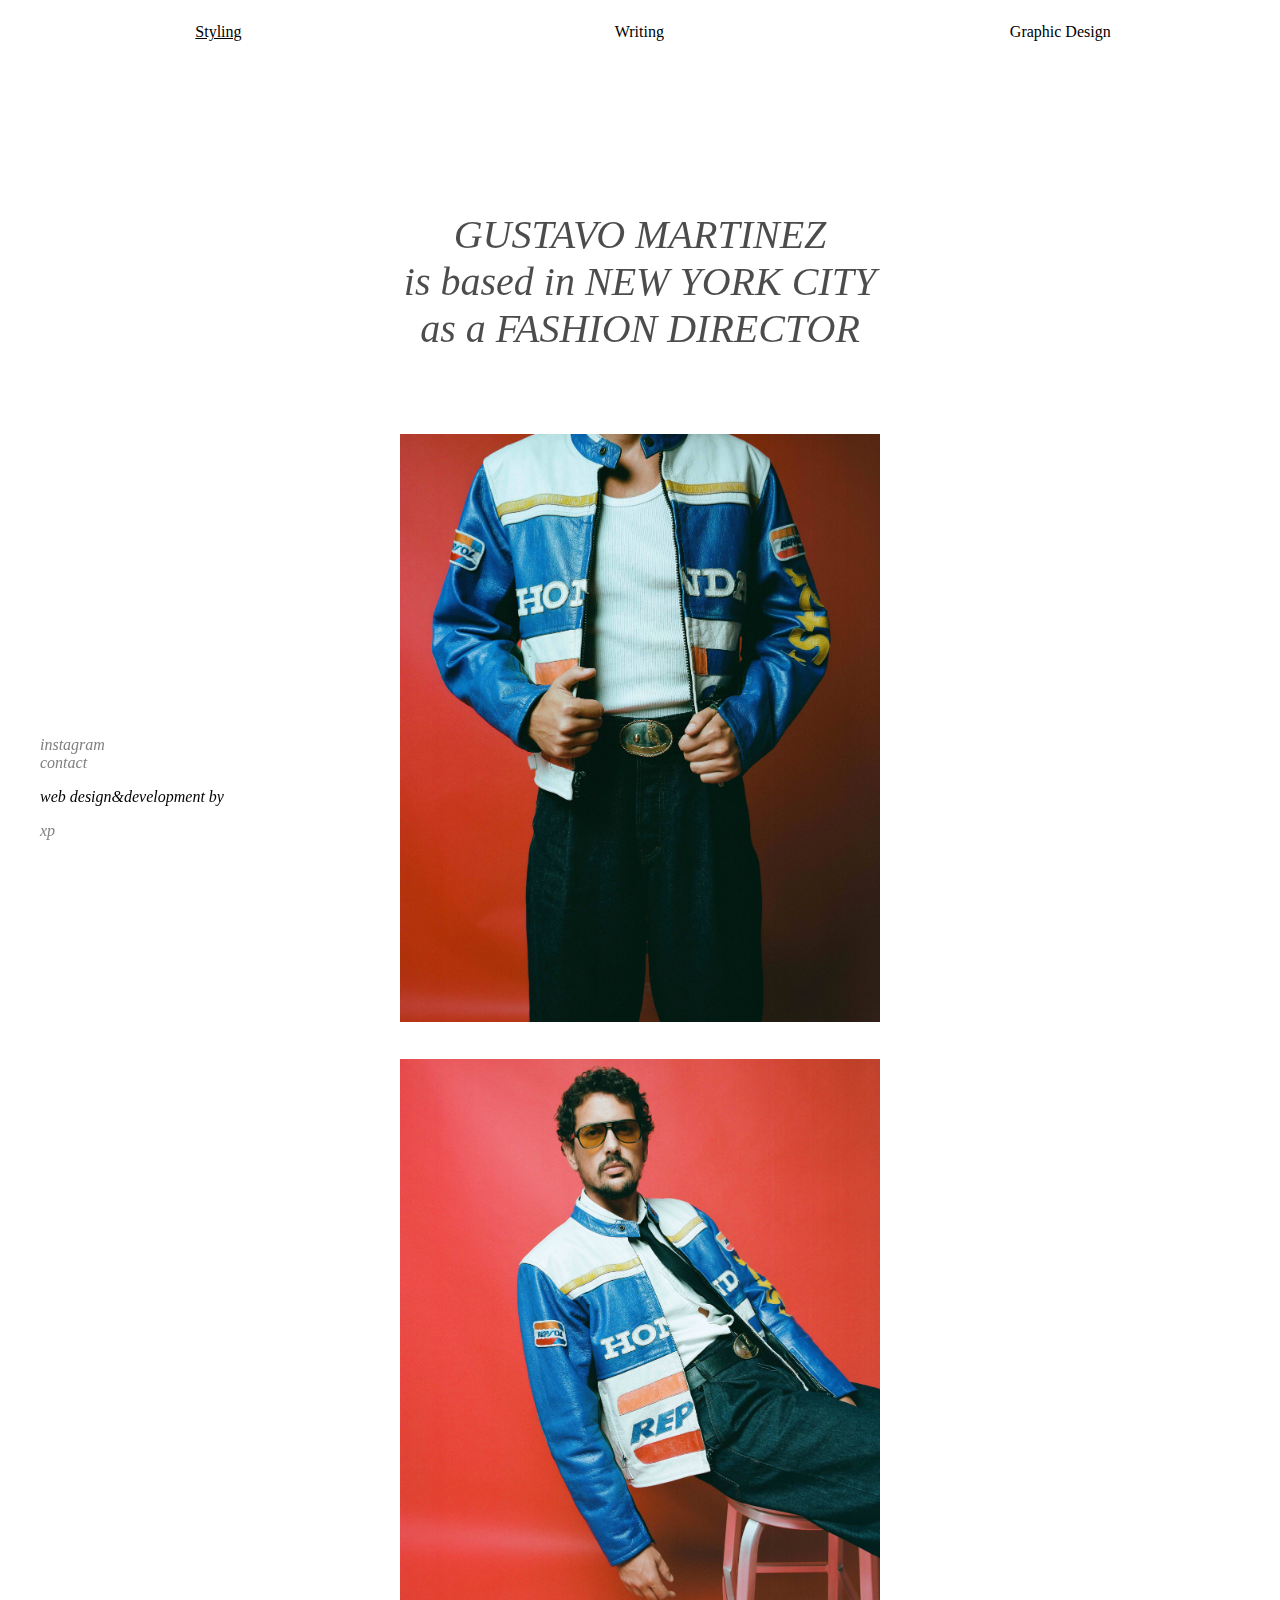
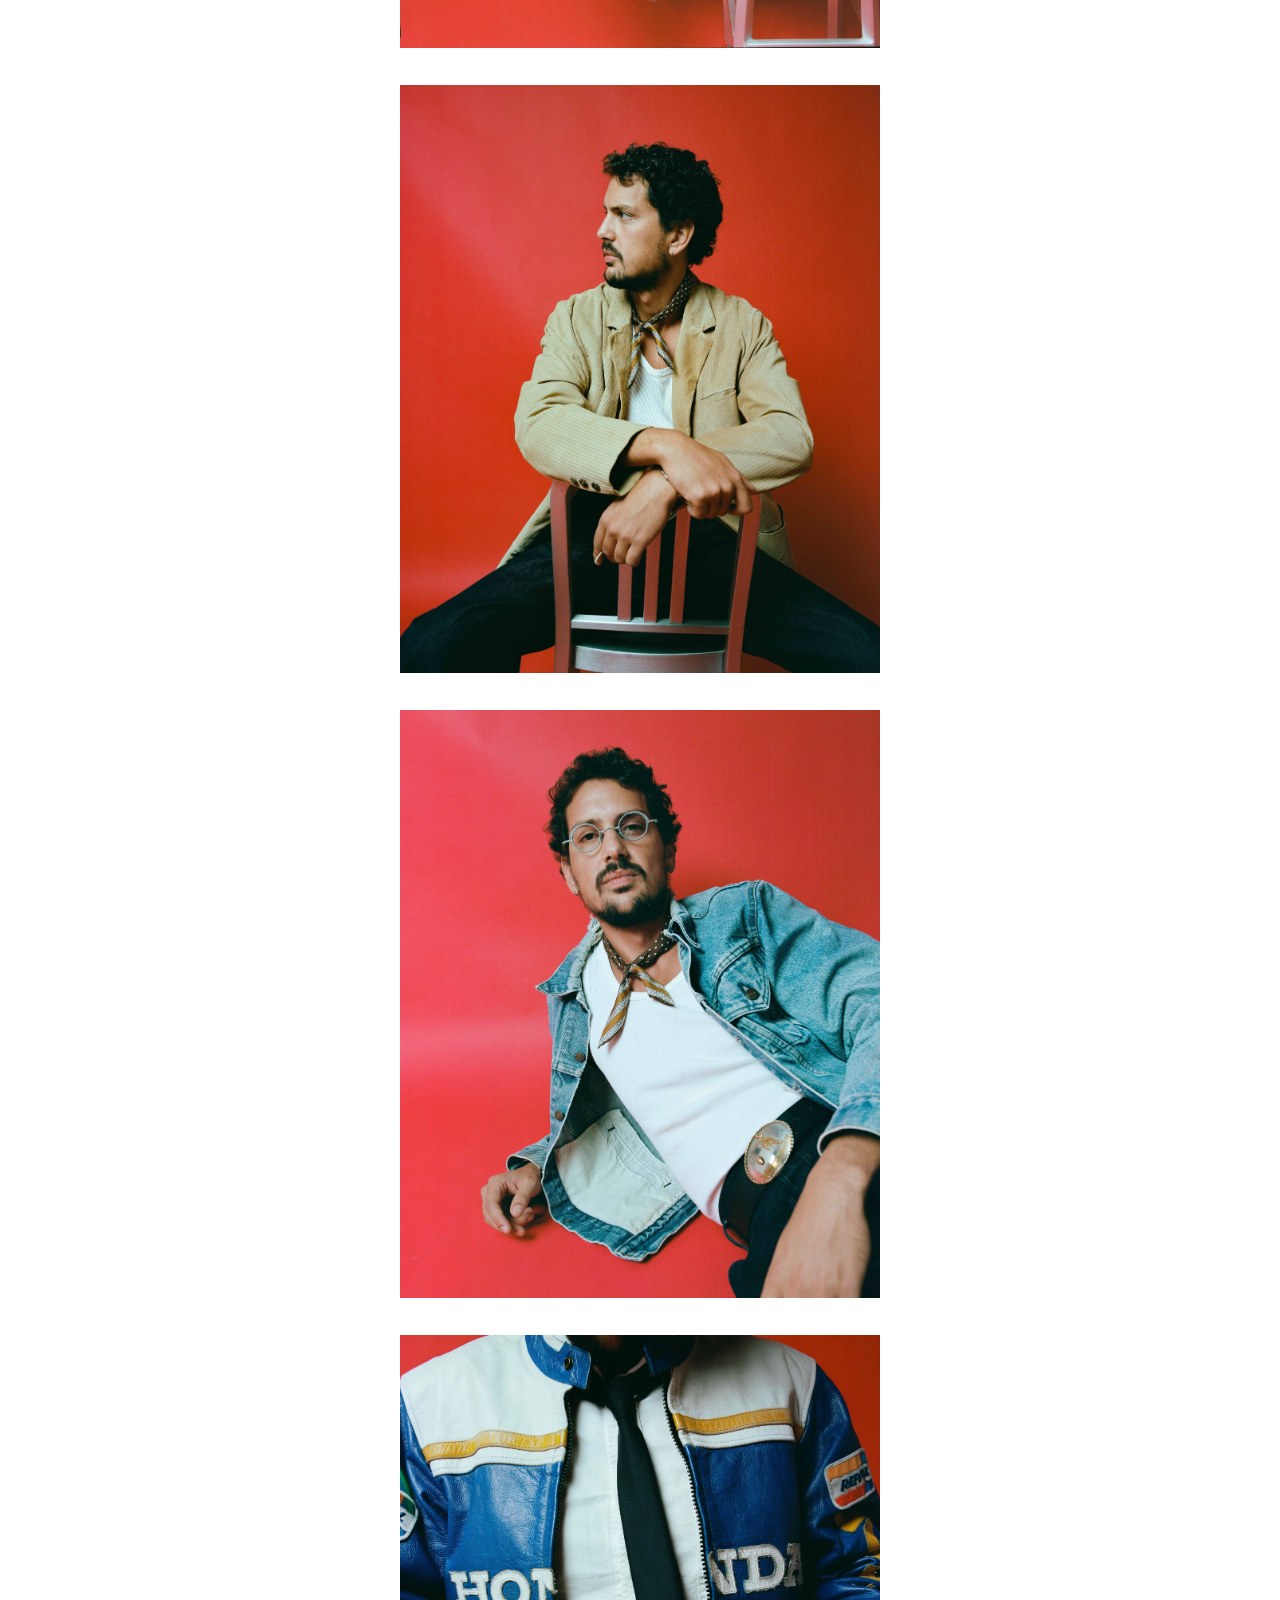
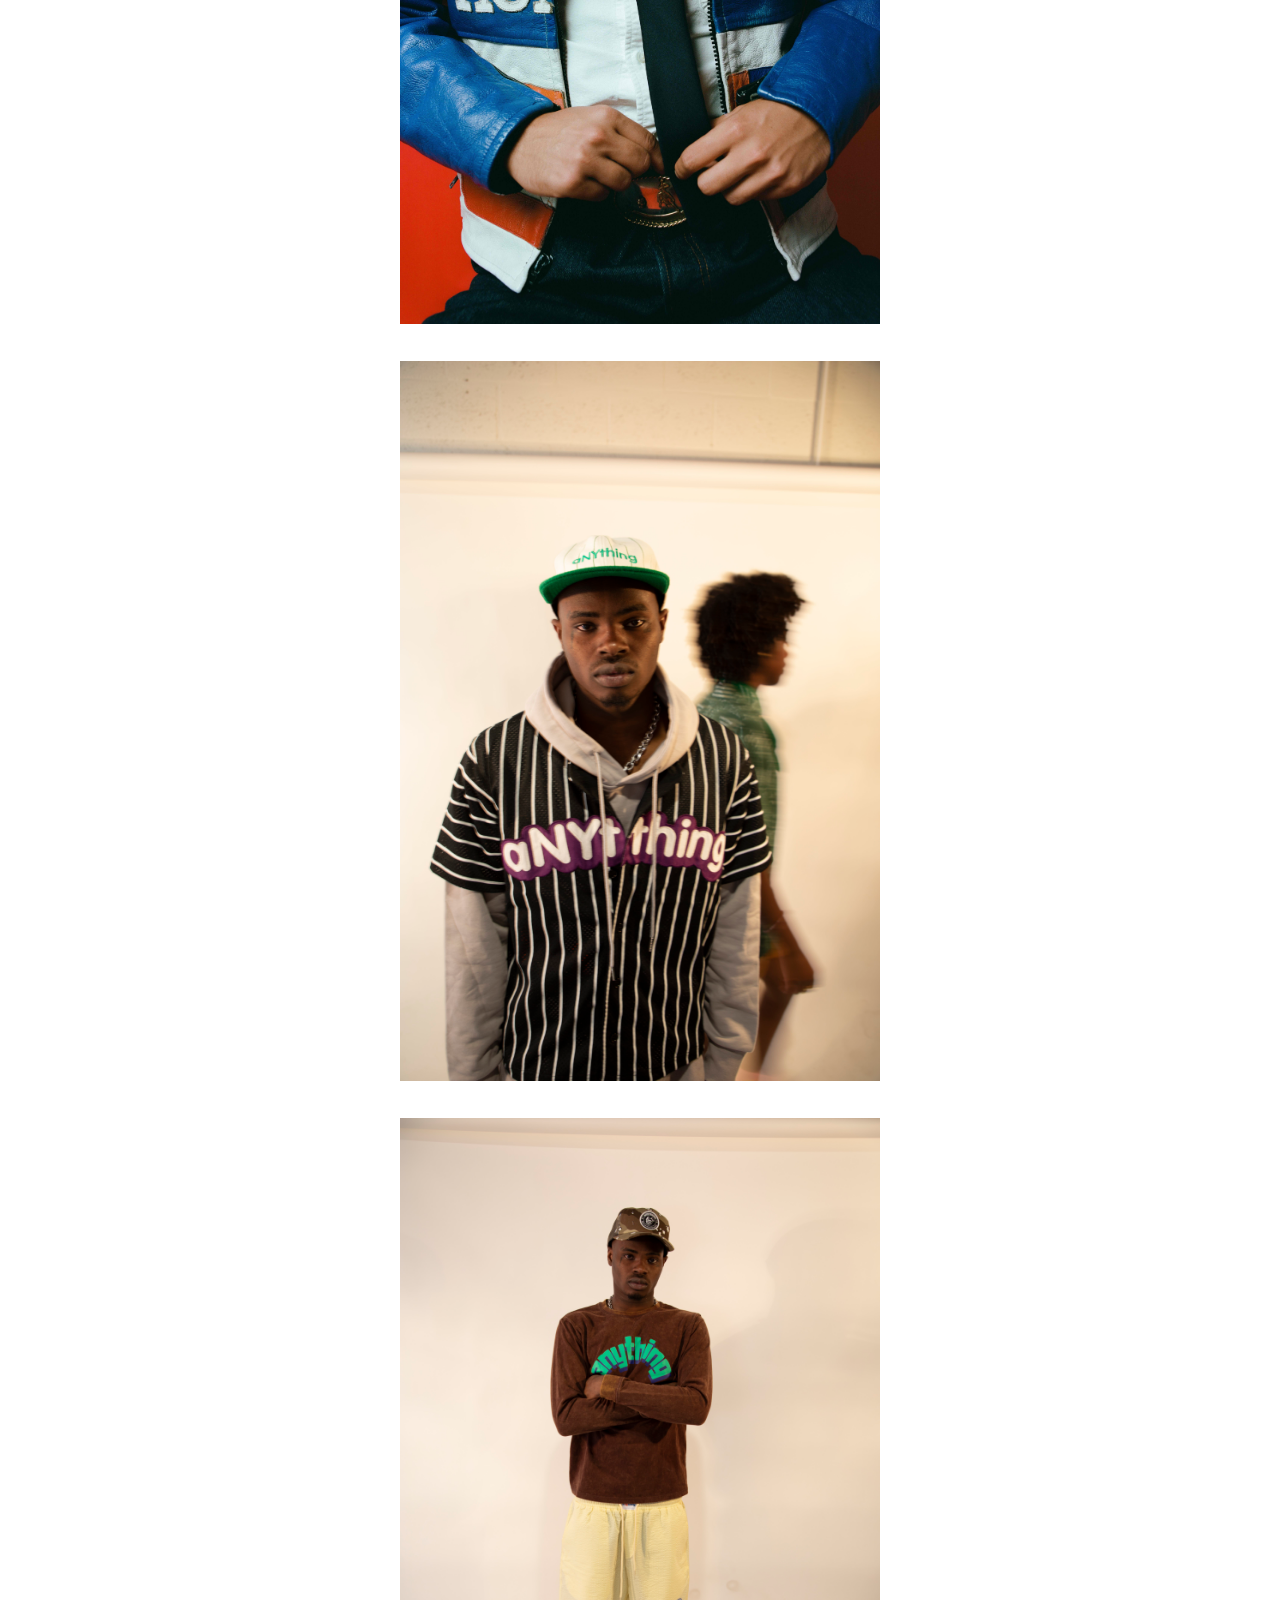
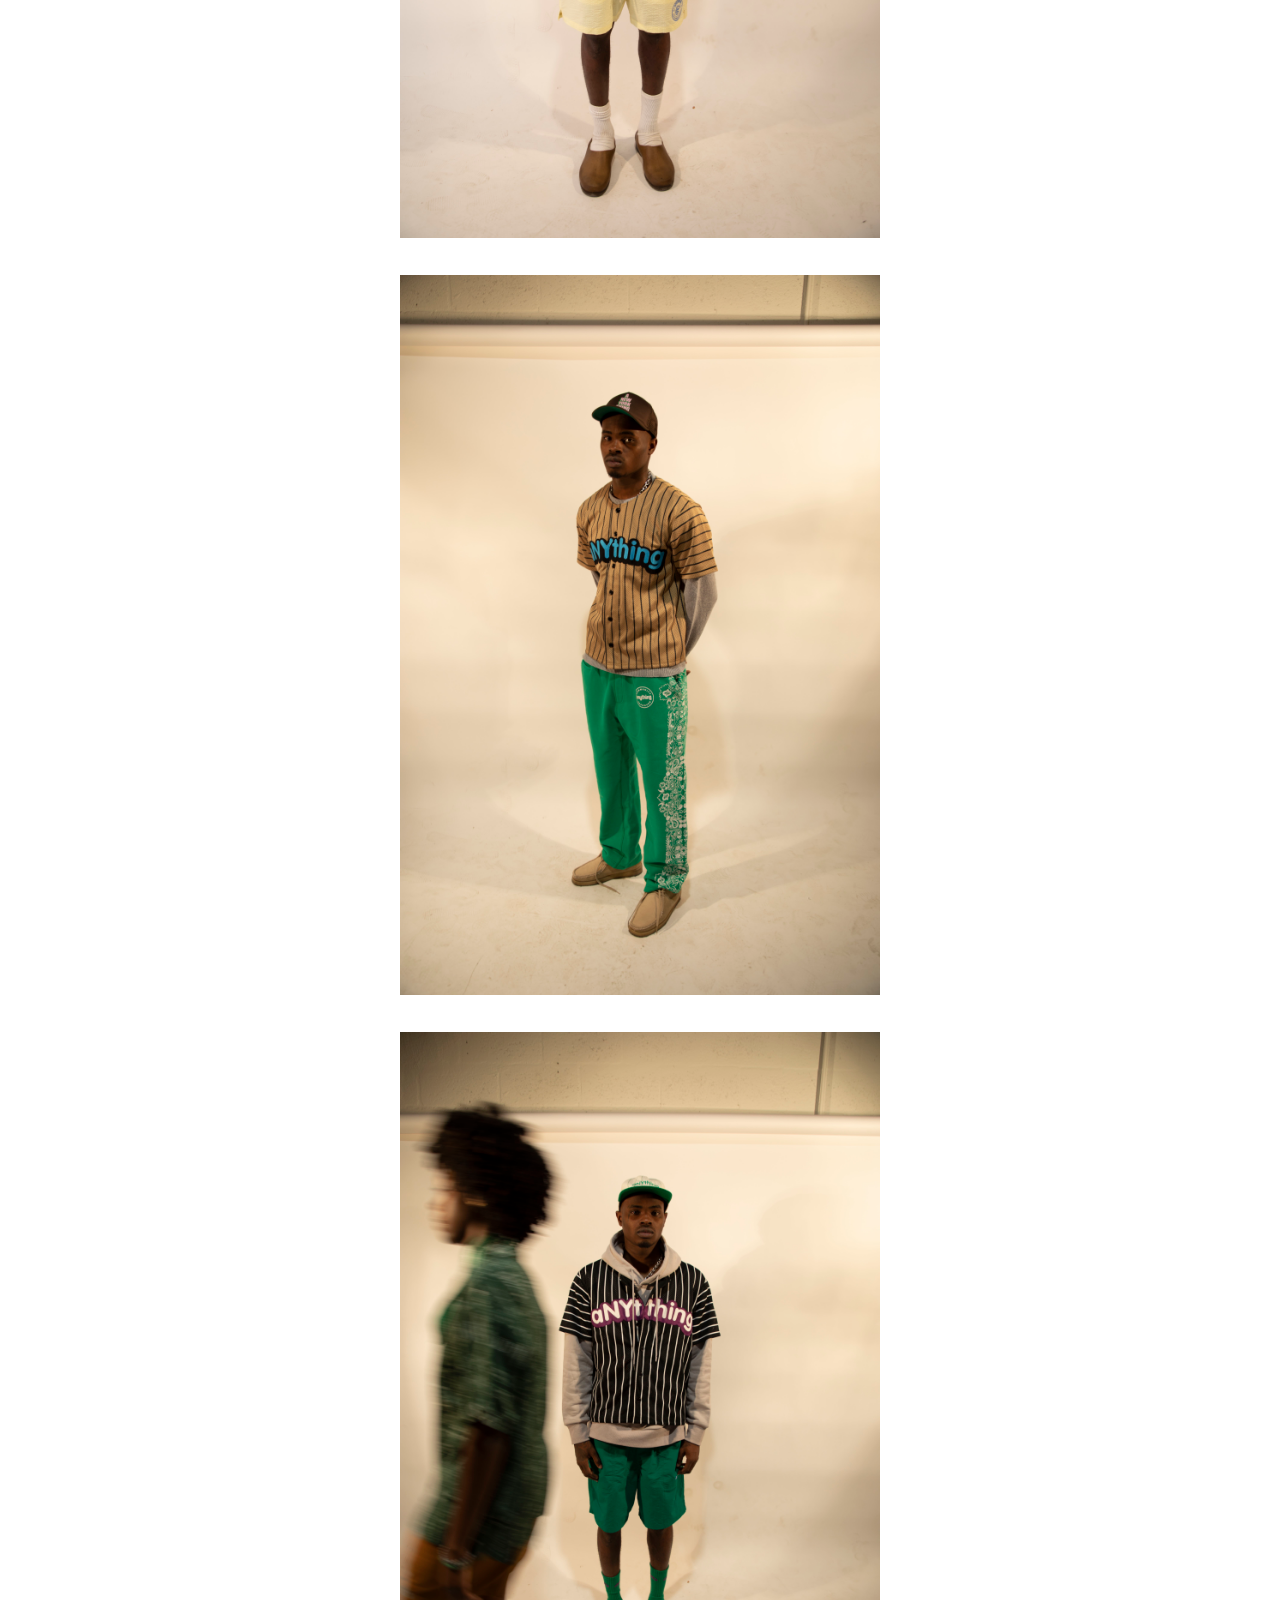
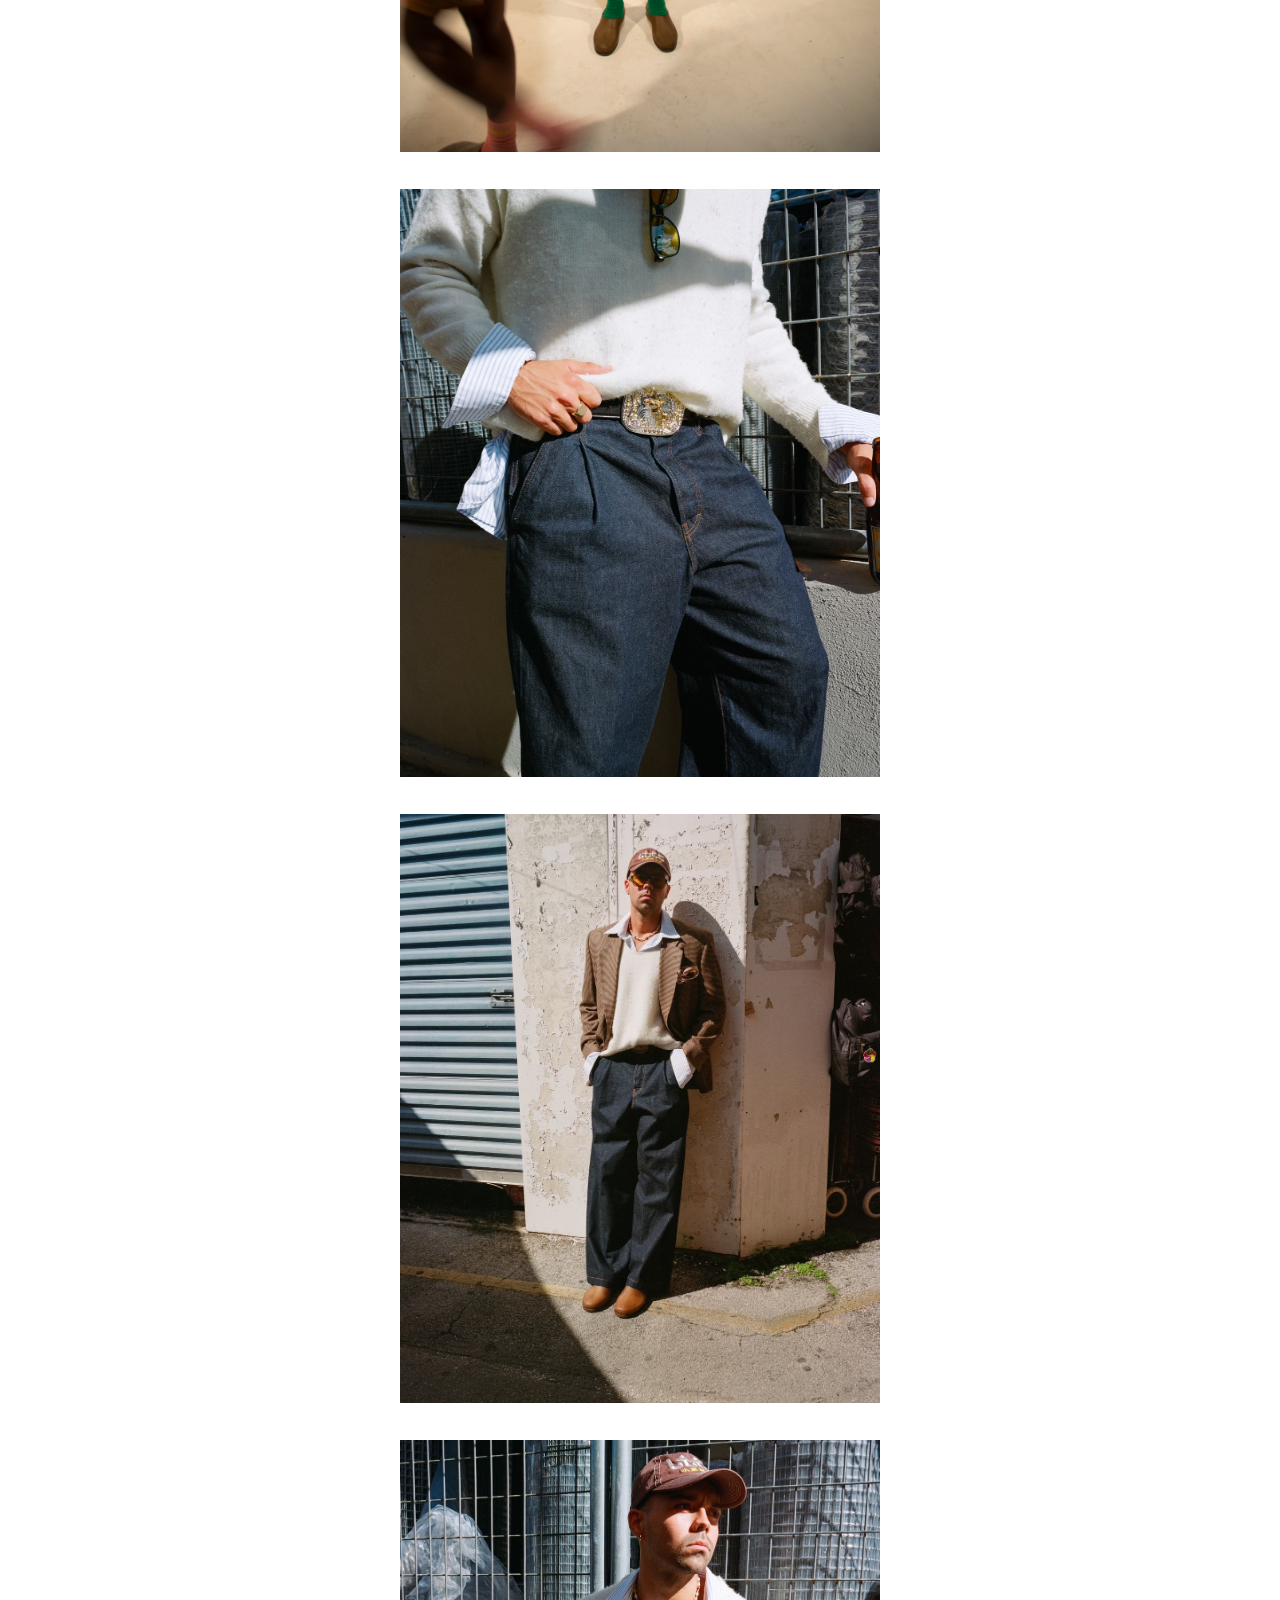
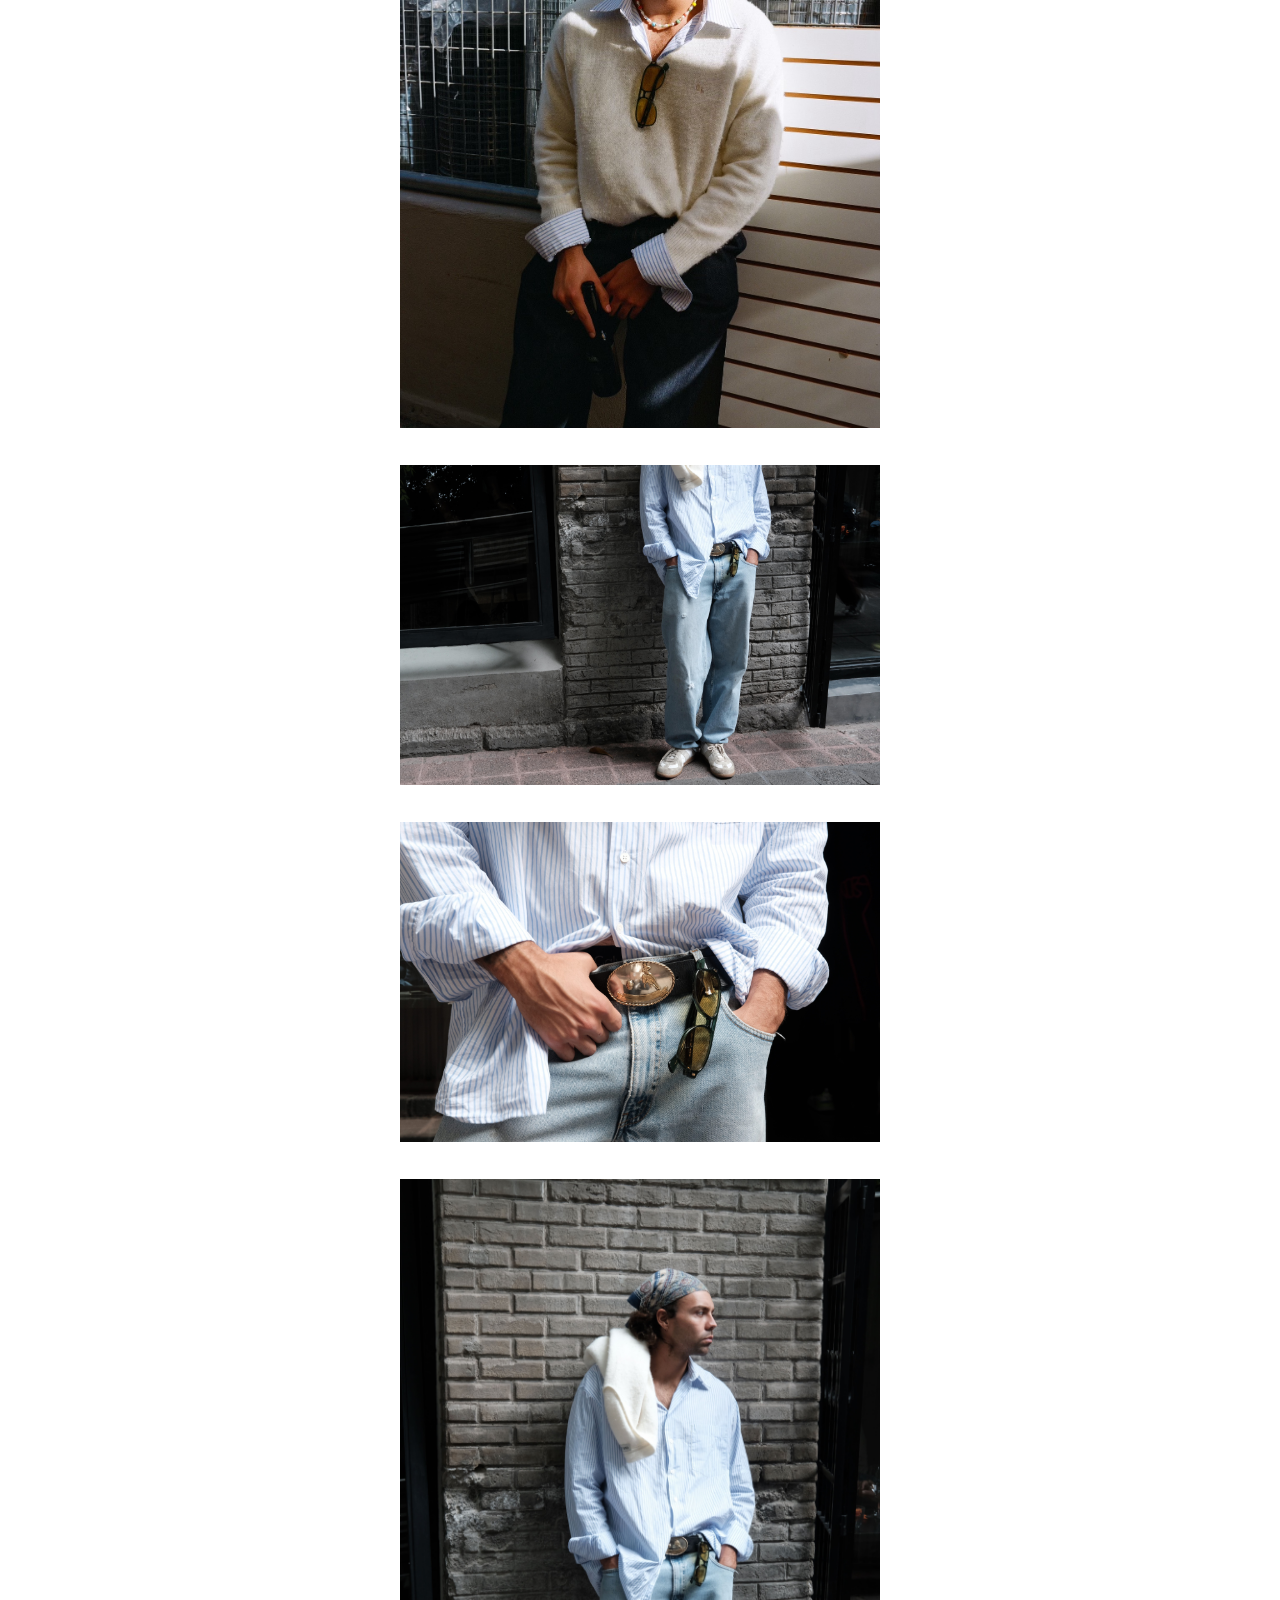
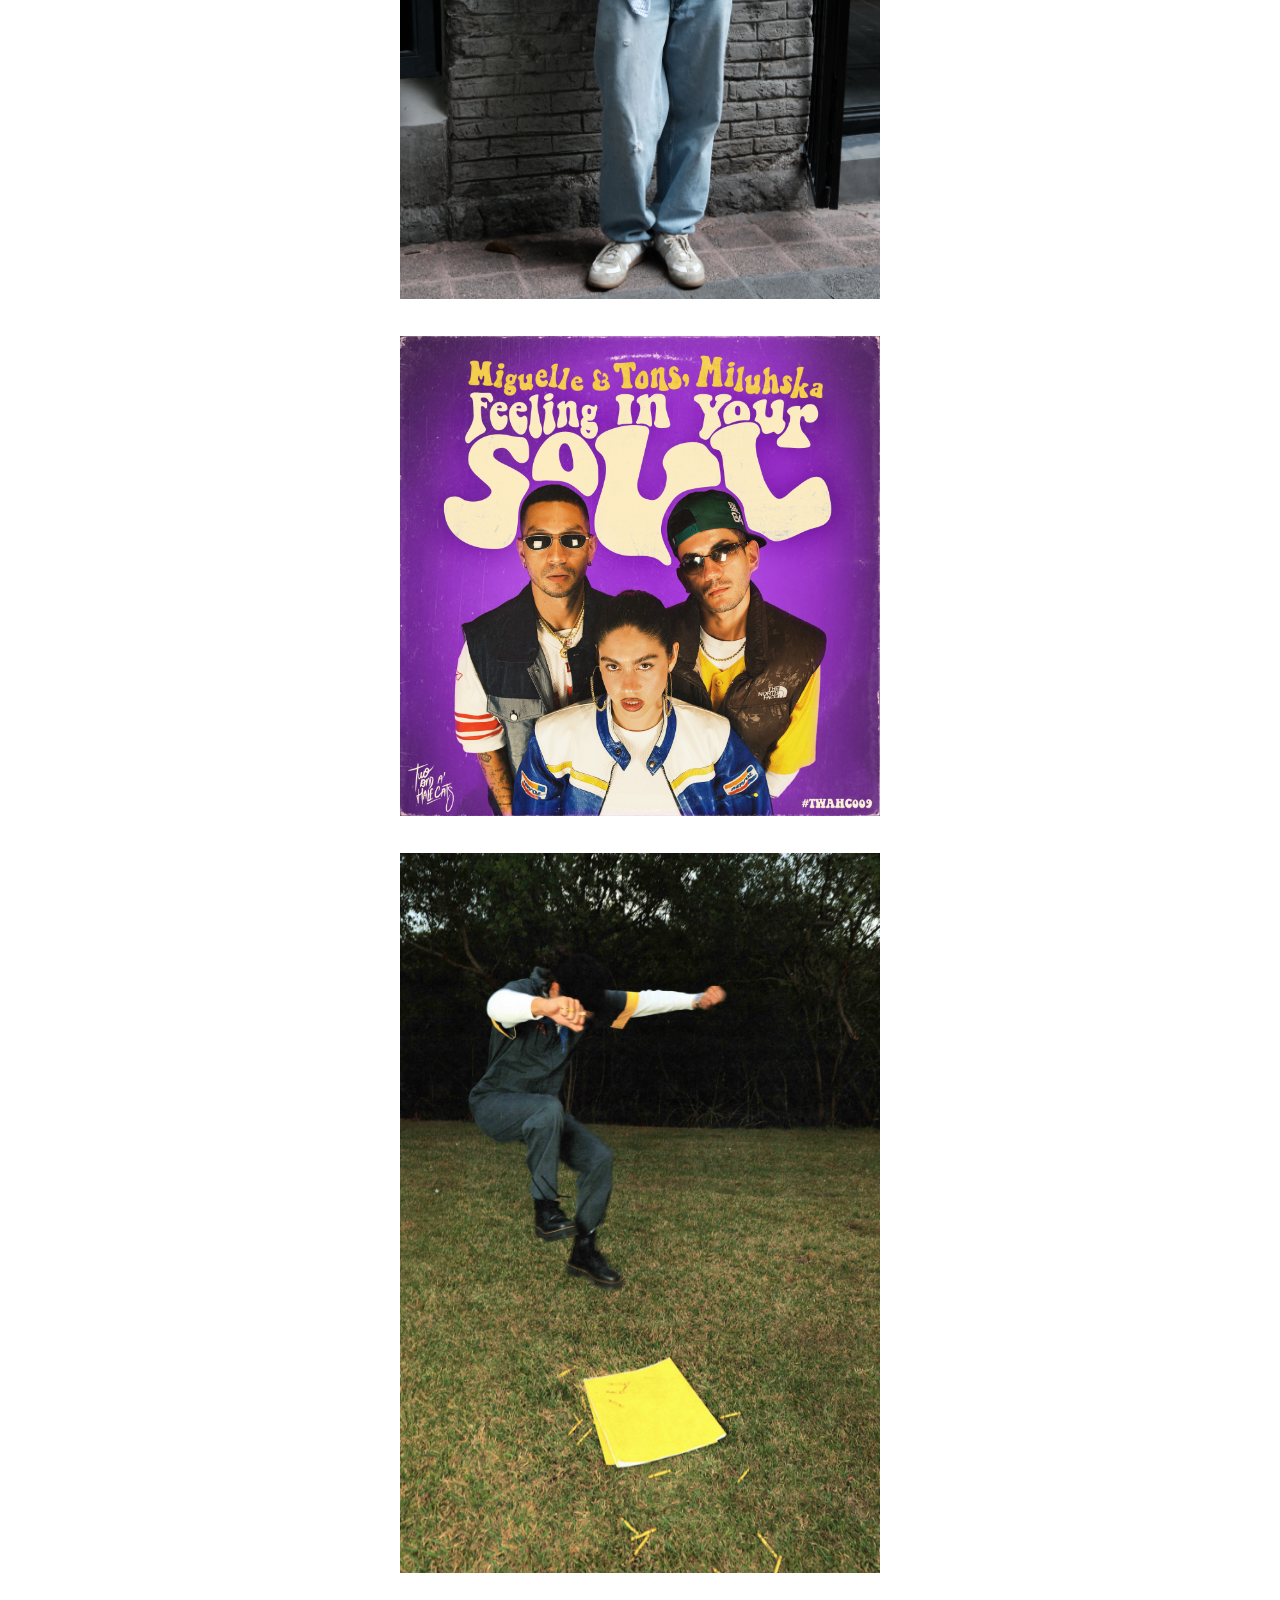
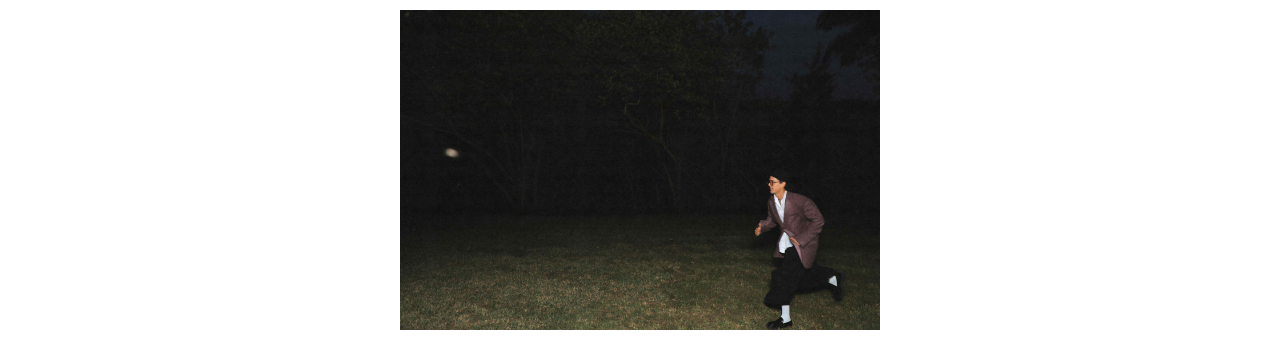
==== index.html @ 7b2d60c0 "Update index.html" ====
<!DOCTYPE html>
<html lang="en">
    <head>
        <link rel="stylesheet" href="app.css"/>
        <meta name="viewport" content="width=device-width, initial-scale=1.0"/>
        <meta charset="utf-8"/>
        <title>Guuusti's Styling</title>
    </head>
    <body>
        <div class="navbar">
            <ul>
              <li>
                <a style="display: block;color: black;text-decoration: underline;padding: 15px 0" href="index.html">Styling</a>
              </li>
              <li>
                <a style="display: block;color: black;text-decoration: none;padding: 15px 0" href="writing.html">Writing</a>
              </li>
              <li>
                <a style="display: block;color: black;text-decoration: none;padding: 15px 0" href="graphic-design.html">Graphic Design</a>
              </li>
            </ul>
        </div>
          
        <h1 class="main-phrase">
            GUSTAVO MARTINEZ
            <br>
            is based in NEW YORK CITY
            <br>
            as a FASHION DIRECTOR
        </h1>
        
        <div class="center">
            <div class="gallery-styling">
                <img src="imgs/low-q/1A.jpeg">
                <img src="imgs/low-q/1B.jpeg">
                <img src="imgs/low-q/1C.jpeg">
                <img src="imgs/low-q/1D.jpeg">
                <img src="imgs/low-q/1E.jpeg">
                <img src="imgs/low-q/2A.jpeg">
                <img src="imgs/low-q/2B.jpeg">
                <img src="imgs/low-q/2C.jpeg">
                <img src="imgs/low-q/2D.jpeg">
                <img src="imgs/low-q/3A.jpeg">
                <img src="imgs/low-q/3B.jpeg">
                <img src="imgs/low-q/3C.jpeg">
                <img src="imgs/low-q/4A.jpeg">
                <img src="imgs/low-q/4B.jpeg">
                <img src="imgs/low-q/4C.jpeg">
                <img src="imgs/low-q/5.jpeg">
                <img src="imgs/low-q/6A.jpeg">
                <img src="imgs/low-q/6B.jpeg">
            </div>
          </div>

          <div class="contact-insta" >
            <ul>
              <li>
               <a href="https://www.instagram.com/guuuuuuusti/">instagram</a>
              </li>
              <li>
                <a href="contact.html">contact</a>
              </li>
              <li class="xp">
                <p>web design&development by </p><a href="https://www.instagram.com/cosas.xp/">xp</a></p>
              </li>
            </ul>
          </div>
    </body>
</html>
---- app.css ----
.navbar ul{
    list-style-type: none;
    margin: 0;
    padding: 0;
    font-family: Optima;
    font-weight:normal;
    display: flex;
    flex-wrap: wrap;
}
.navbar li{
    flex-basis: 33.3%;
    text-align: center;
    margin: 0;
    padding: 0;
}

.main-phrase{
    position: fixed;
    width: 100%;
    left:0%;
    padding-top: 10%;
    z-index:2;
    font-family: Optima;
    font-weight:normal;
    font-size: 40px;
    font-style:italic;
    text-align: center;
    opacity: 70%;
}
.main-phrase-writing{
    position: fixed;
    width: 100%;
    left:0%;
    padding-top: 10%;
    z-index:2;
    font-family: Optima;
    font-weight:normal;
    font-size: 40px;
    font-style:italic;
    text-align: center;
    opacity: 20%;
}

.center {
    z-index: -1;
    text-align: center;
}

/* styling page */
.gallery-styling{
    max-width: 30rem;
    max-height: 30rem;
    text-align:center;
    width:100%;
    display:block;
    margin:auto;
    padding-top: 23rem;

}
.gallery-styling img{
    width: 100%;
    max-height: 100%;
    max-width: 100%;
    margin-top: 10px;
    margin-bottom: 23px;
}

/* graphic design page */
.gallery-graphic-design{
    max-width: 40rem;
    max-height: 30rem;
    text-align:center;
    width:100%;
    display:block;
    margin:auto;
    padding-top: 23rem;

}
.gallery-graphic-design img{
    width: 100%;
    max-width: 40rem;
    max-height: 30rem;
    margin-top: 10px;
    margin-bottom: 23px;
}

/* writing page */
.writing-content{
    font-family: Optima;
    font-weight:normal;
    font-style:italic;
    width:100%;
    max-width: 40rem;
    max-height: 30rem;
    text-align:center;
    display:block;
    margin:auto;
    padding-top: 23rem;
    margin-bottom: 30rem;
}
.figure{
    width: 100%;
    max-height: 30rem;
    max-width: 30rem;
}

/*contact and instagram*/
.contact-insta{
    position:fixed;
    z-index: 2;
    width: 20%;
    top: 80%;
    left: 0%;
    text-align: left;
    font-family: Optima;
    font-weight:normal;
    font-style:italic;
}
.contact-insta ul{
    list-style-type: none;
}
.contact-insta a{
    display: block;
    color: grey;
    text-decoration: none;
}
.contact-div{
    display: block;
    padding-top: 100px;
    text-align: center;
    font-family: Optima;
    font-weight:normal;
}

.contact-div h1{
    font-weight:normal;
}
.contact-div h{
    font-weight:normal;
}
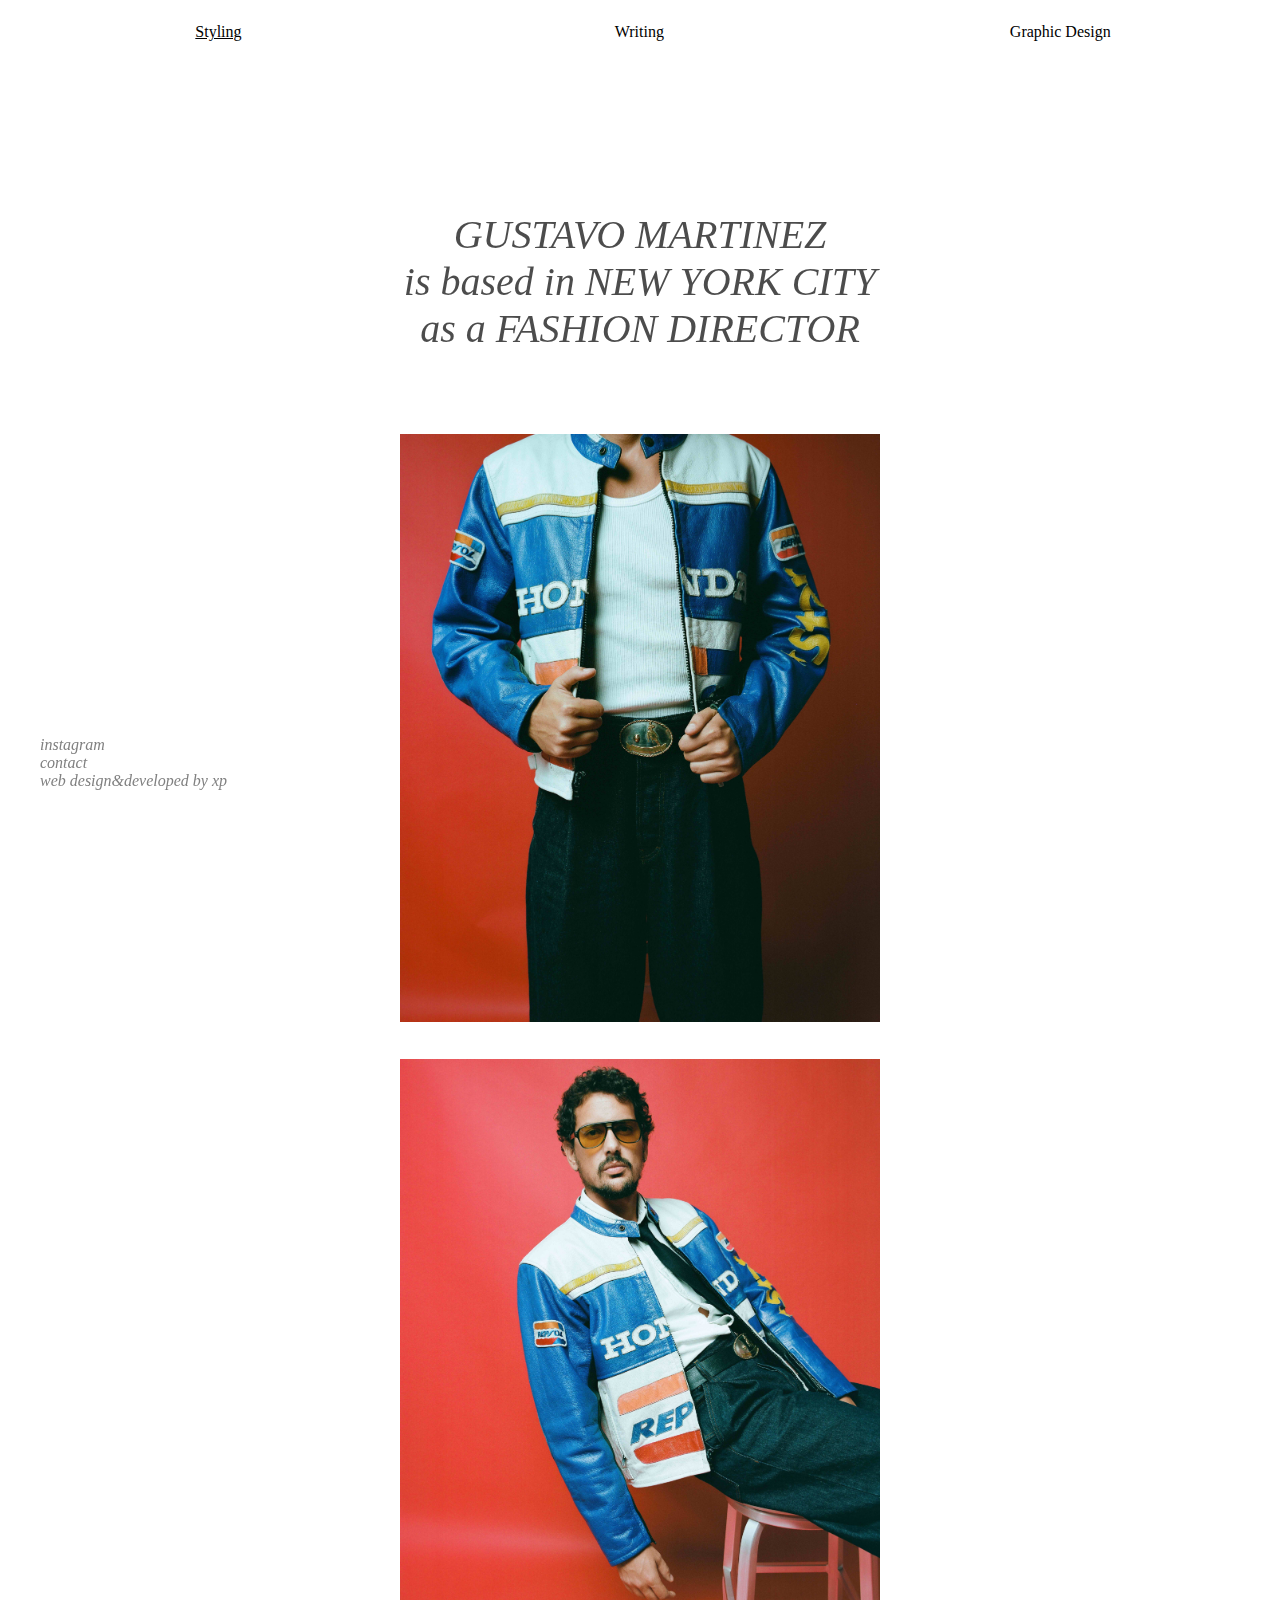
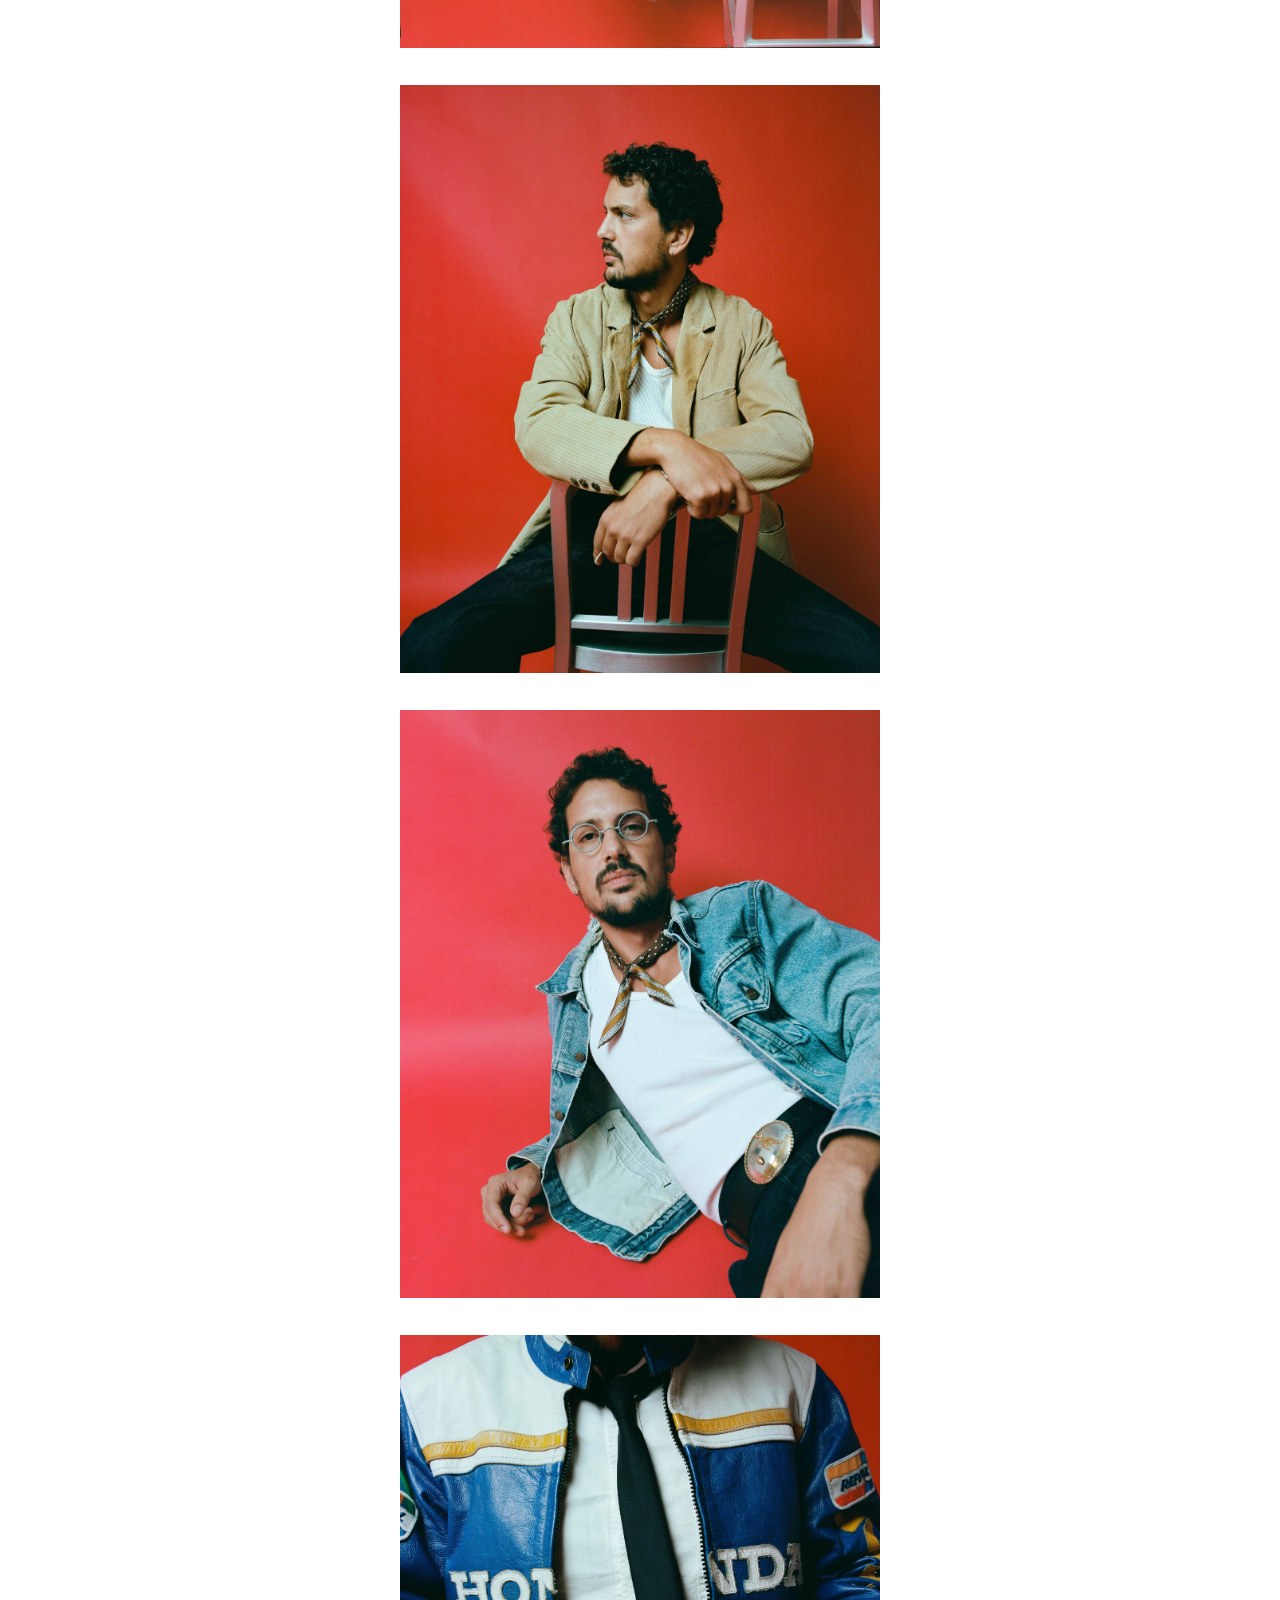
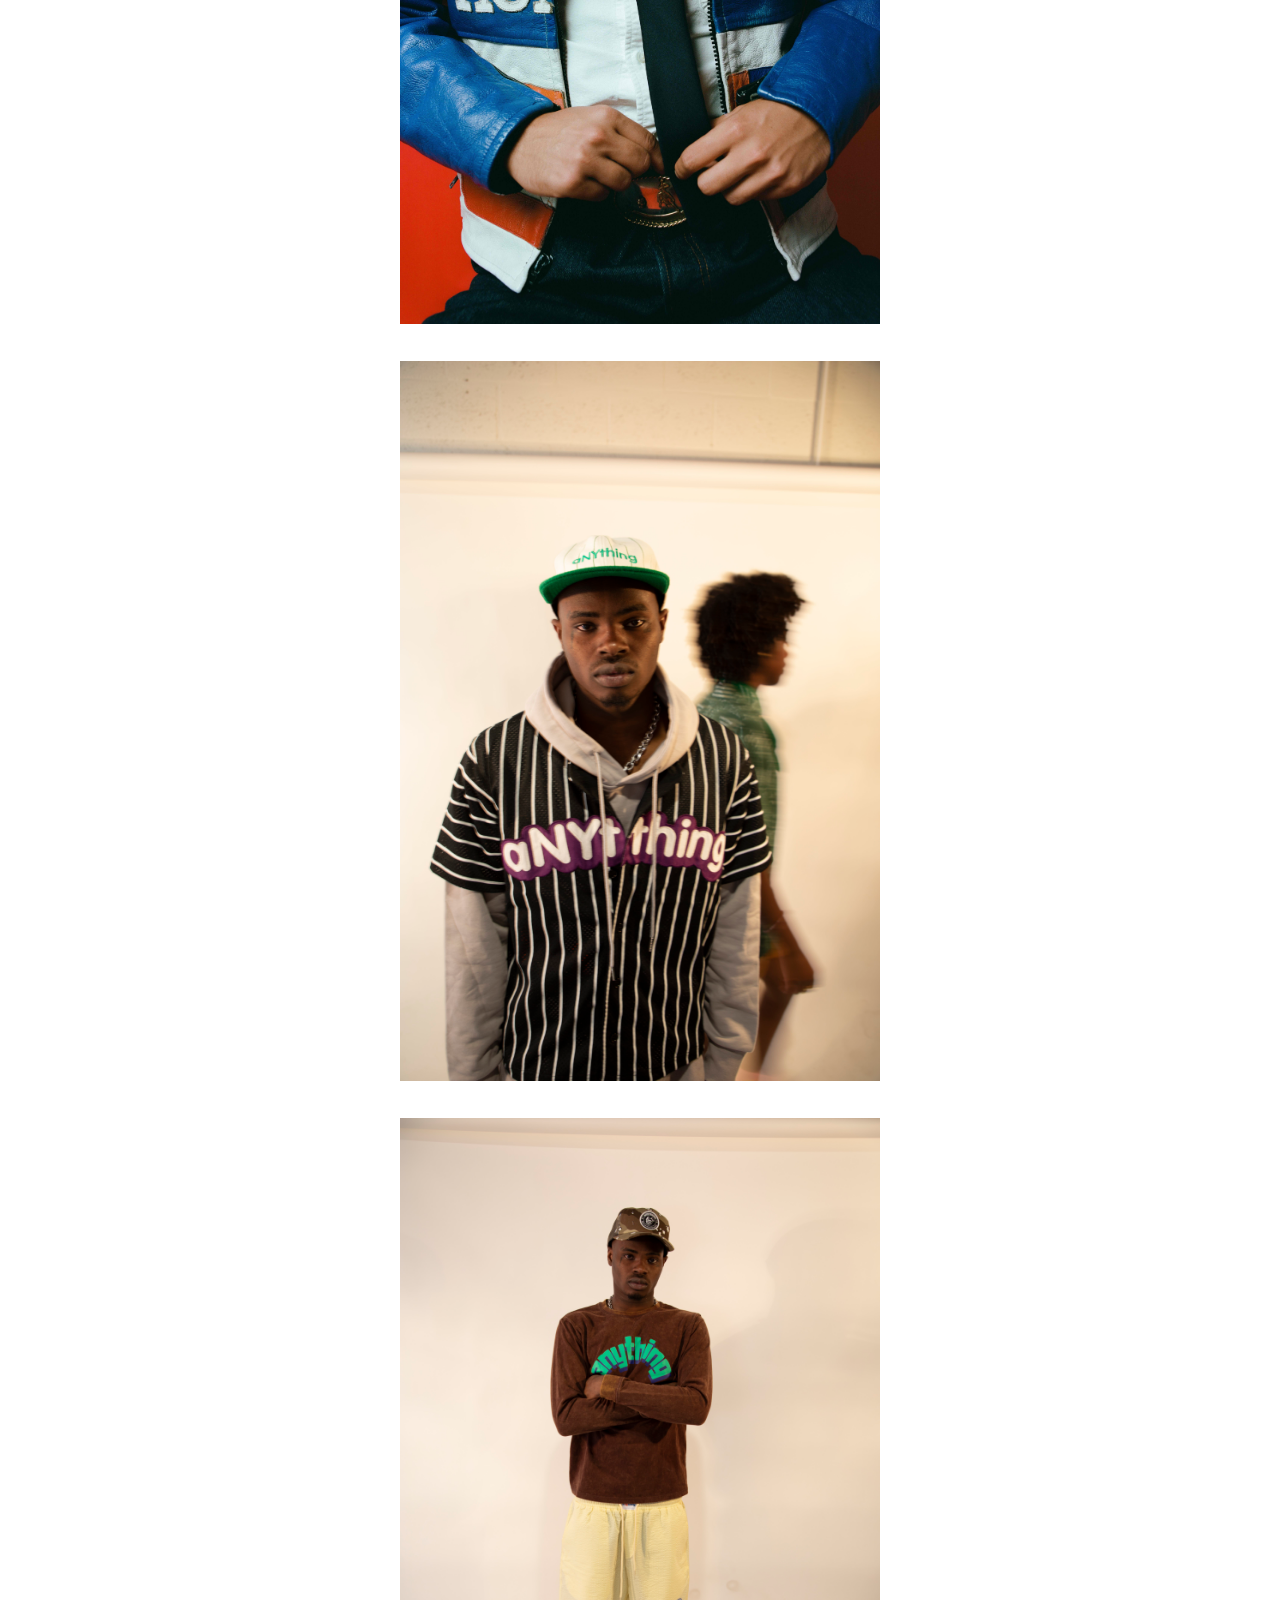
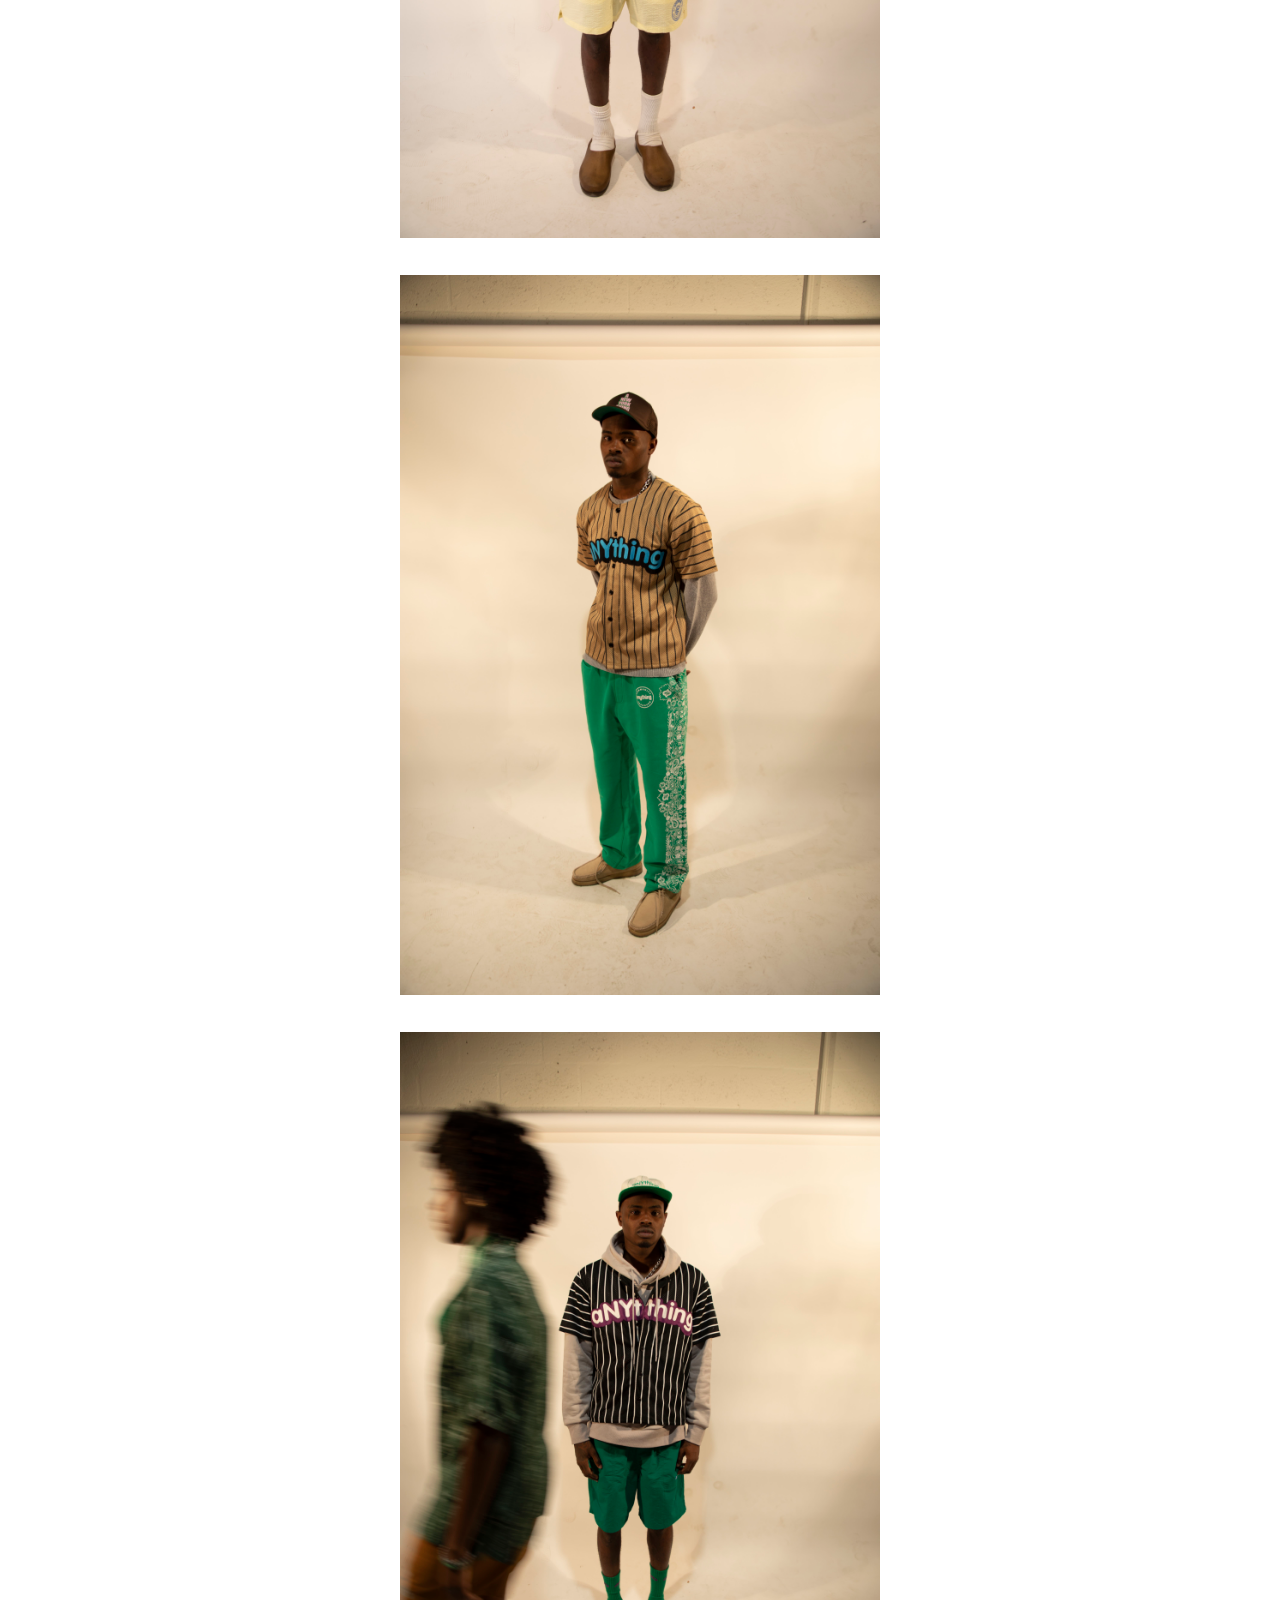
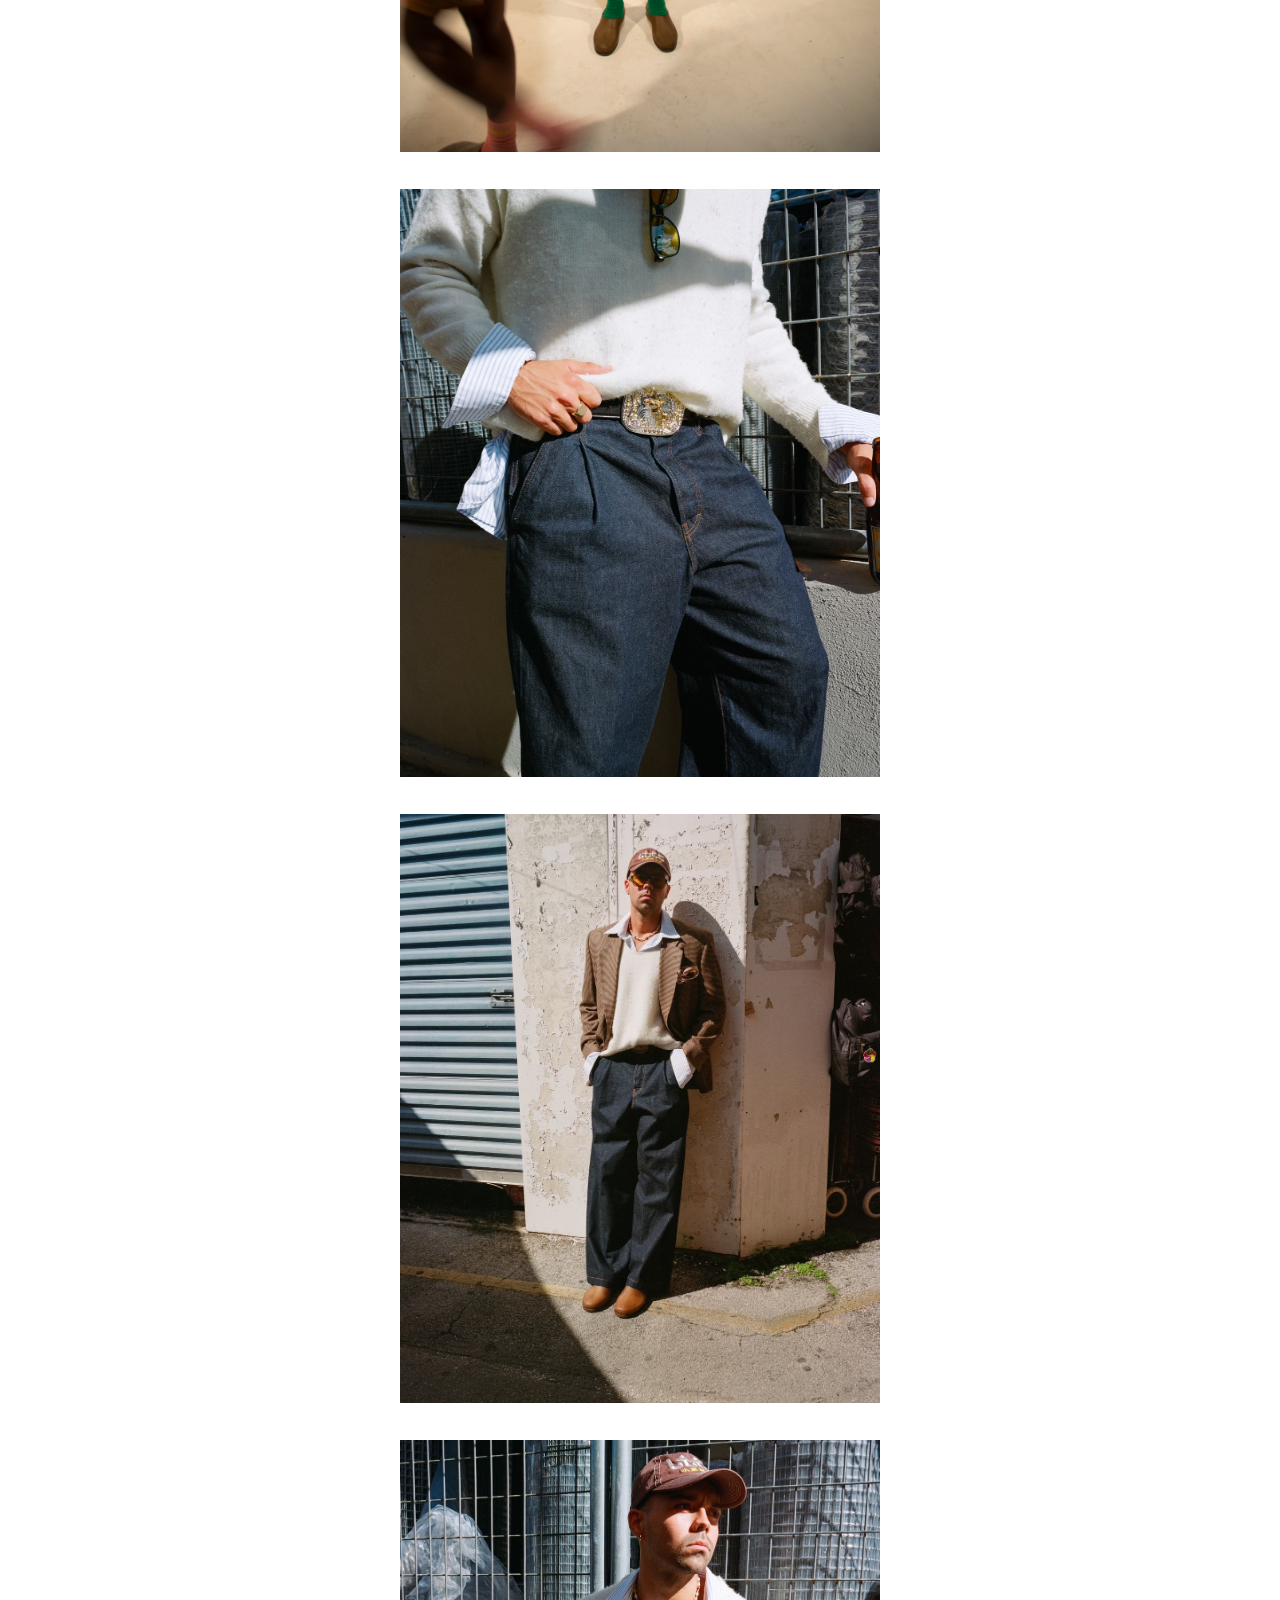
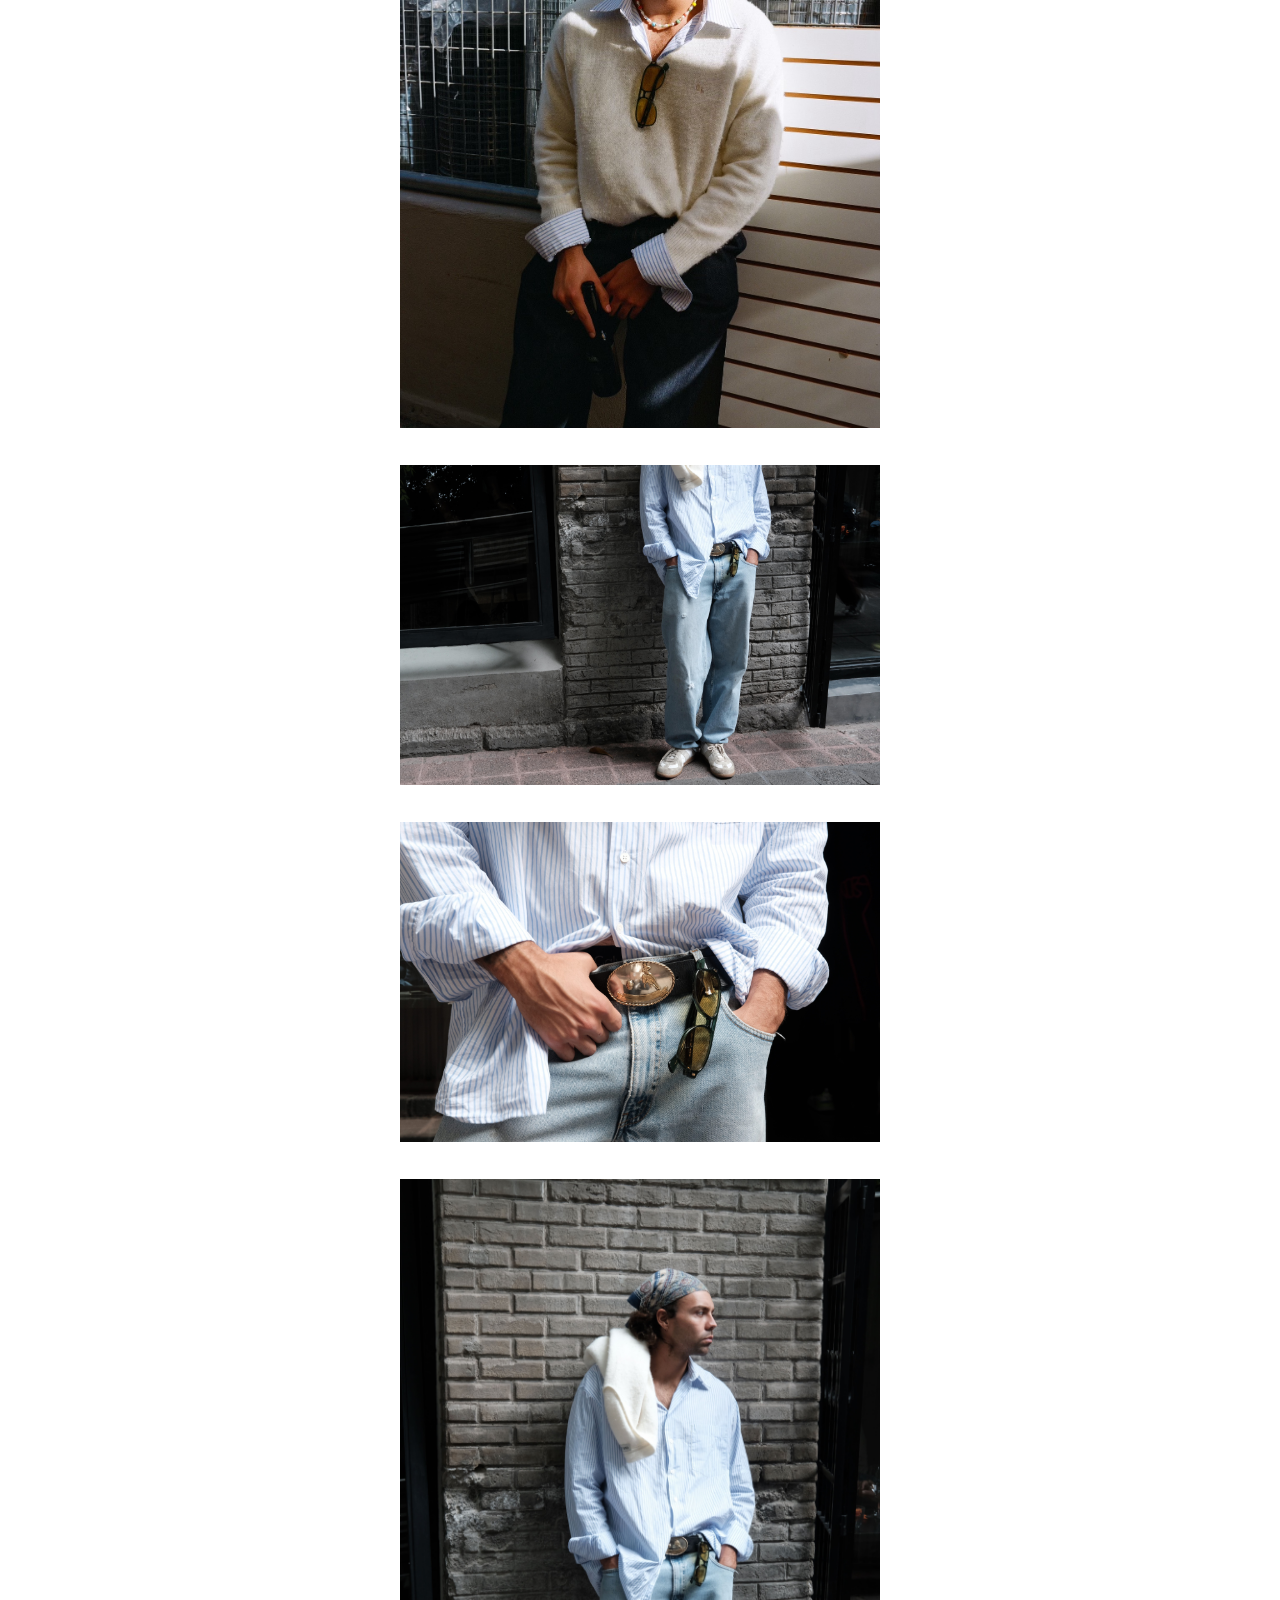
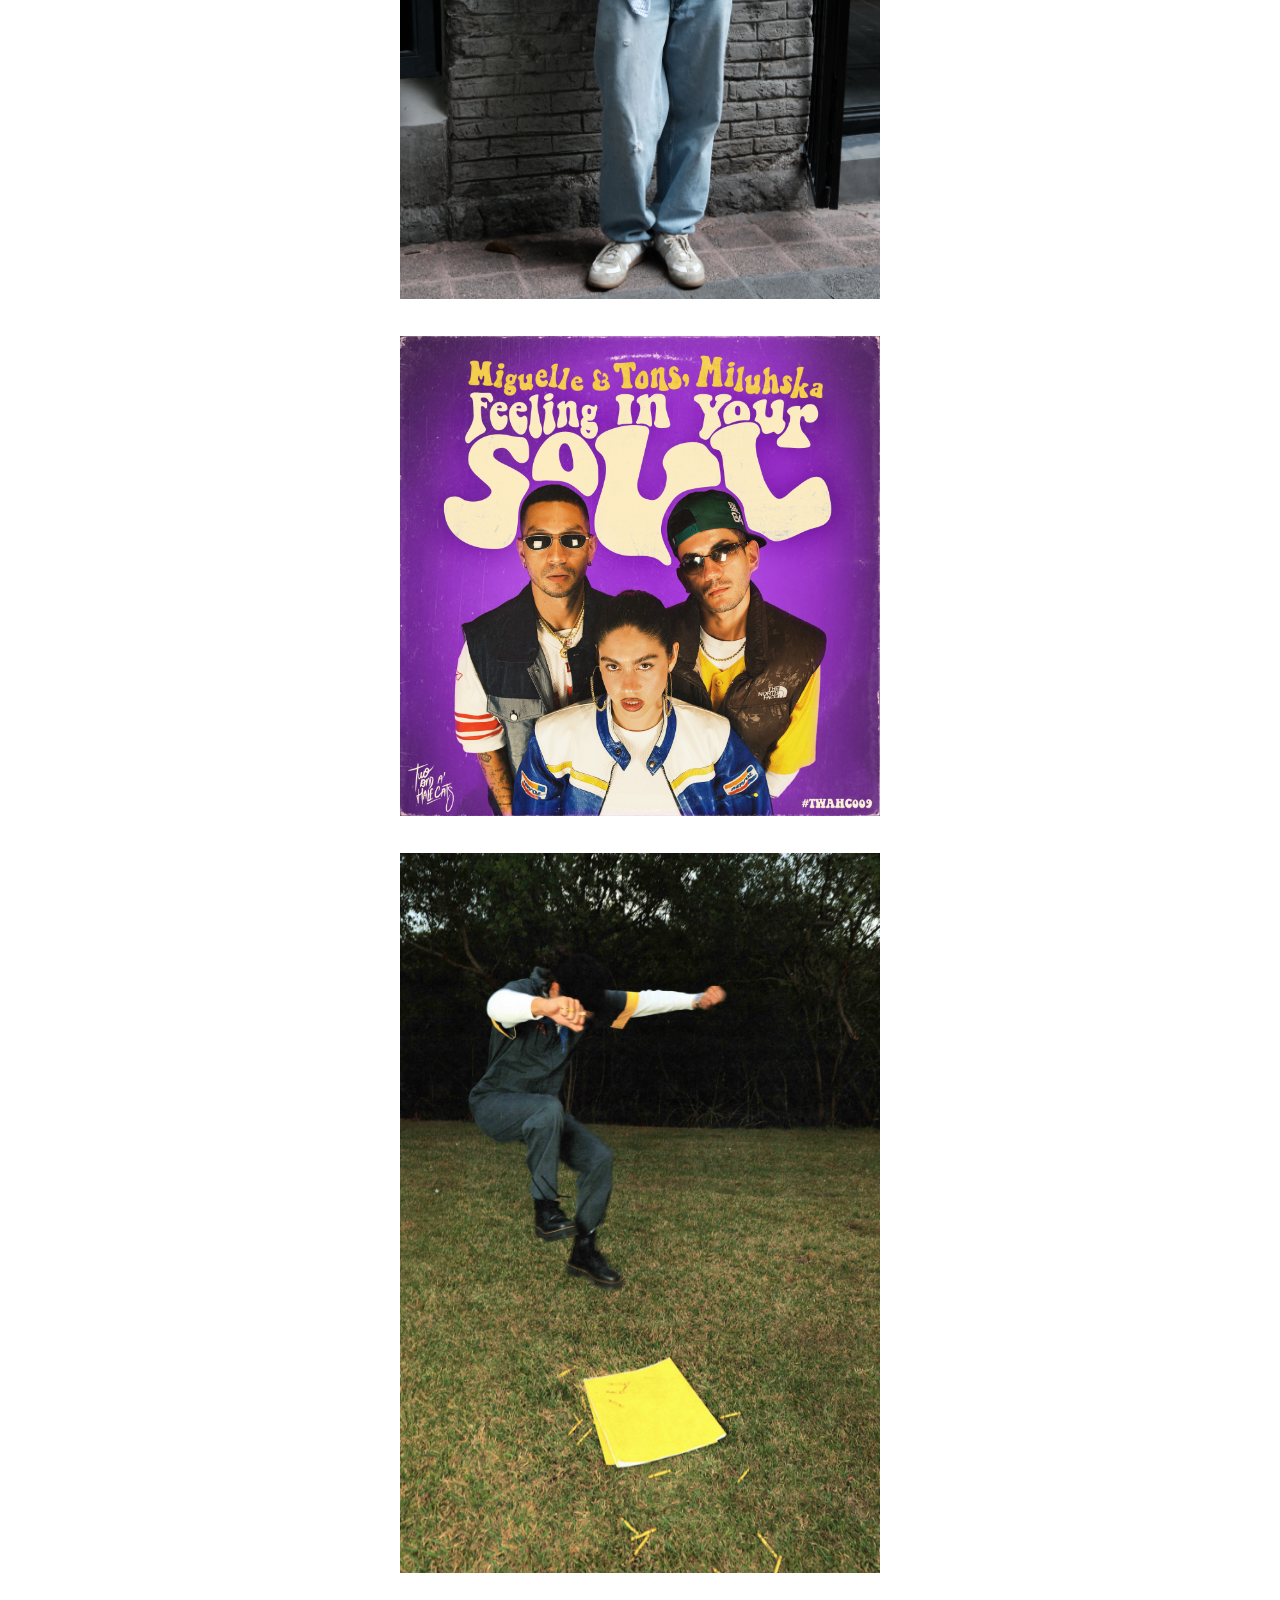
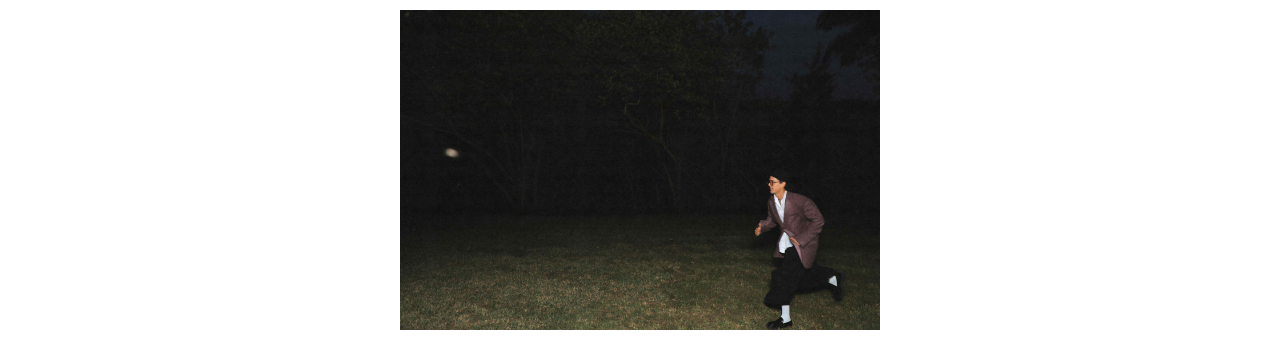
==== commit bc59f1b1: "Update index.html" ====
--- a/index.html
+++ b/index.html
@@ -60,8 +60,8 @@
               <li>
                 <a href="contact.html">contact</a>
               </li>
-              <li class="xp">
-                <p>web design&development by </p><a href="https://www.instagram.com/cosas.xp/">xp</a></p>
+              <li>
+                <a href="https://www.instagram.com/cosas.xp/">web design&developed by xp</a>
               </li>
             </ul>
           </div>
--- a/app.css
+++ b/app.css
@@ -125,6 +125,11 @@
     color: grey;
     text-decoration: none;
 }
+.contact-insta p{
+    display: block;
+    color: grey;
+    text-decoration: none;
+}
 .contact-div{
     display: block;
     padding-top: 100px;
@@ -139,3 +144,18 @@
 .contact-div h{
     font-weight:normal;
 }
+.xp{
+    position:fixed;
+    z-index: 2;
+    width: 20%;
+    top: 80%;
+    left: 0%;
+    text-align: left;
+    font-family: Optima;
+    font-weight:normal;
+    font-style:italic;
+    font-size: 8px;
+    display: block;
+    color: grey;
+    text-decoration: none;
+}
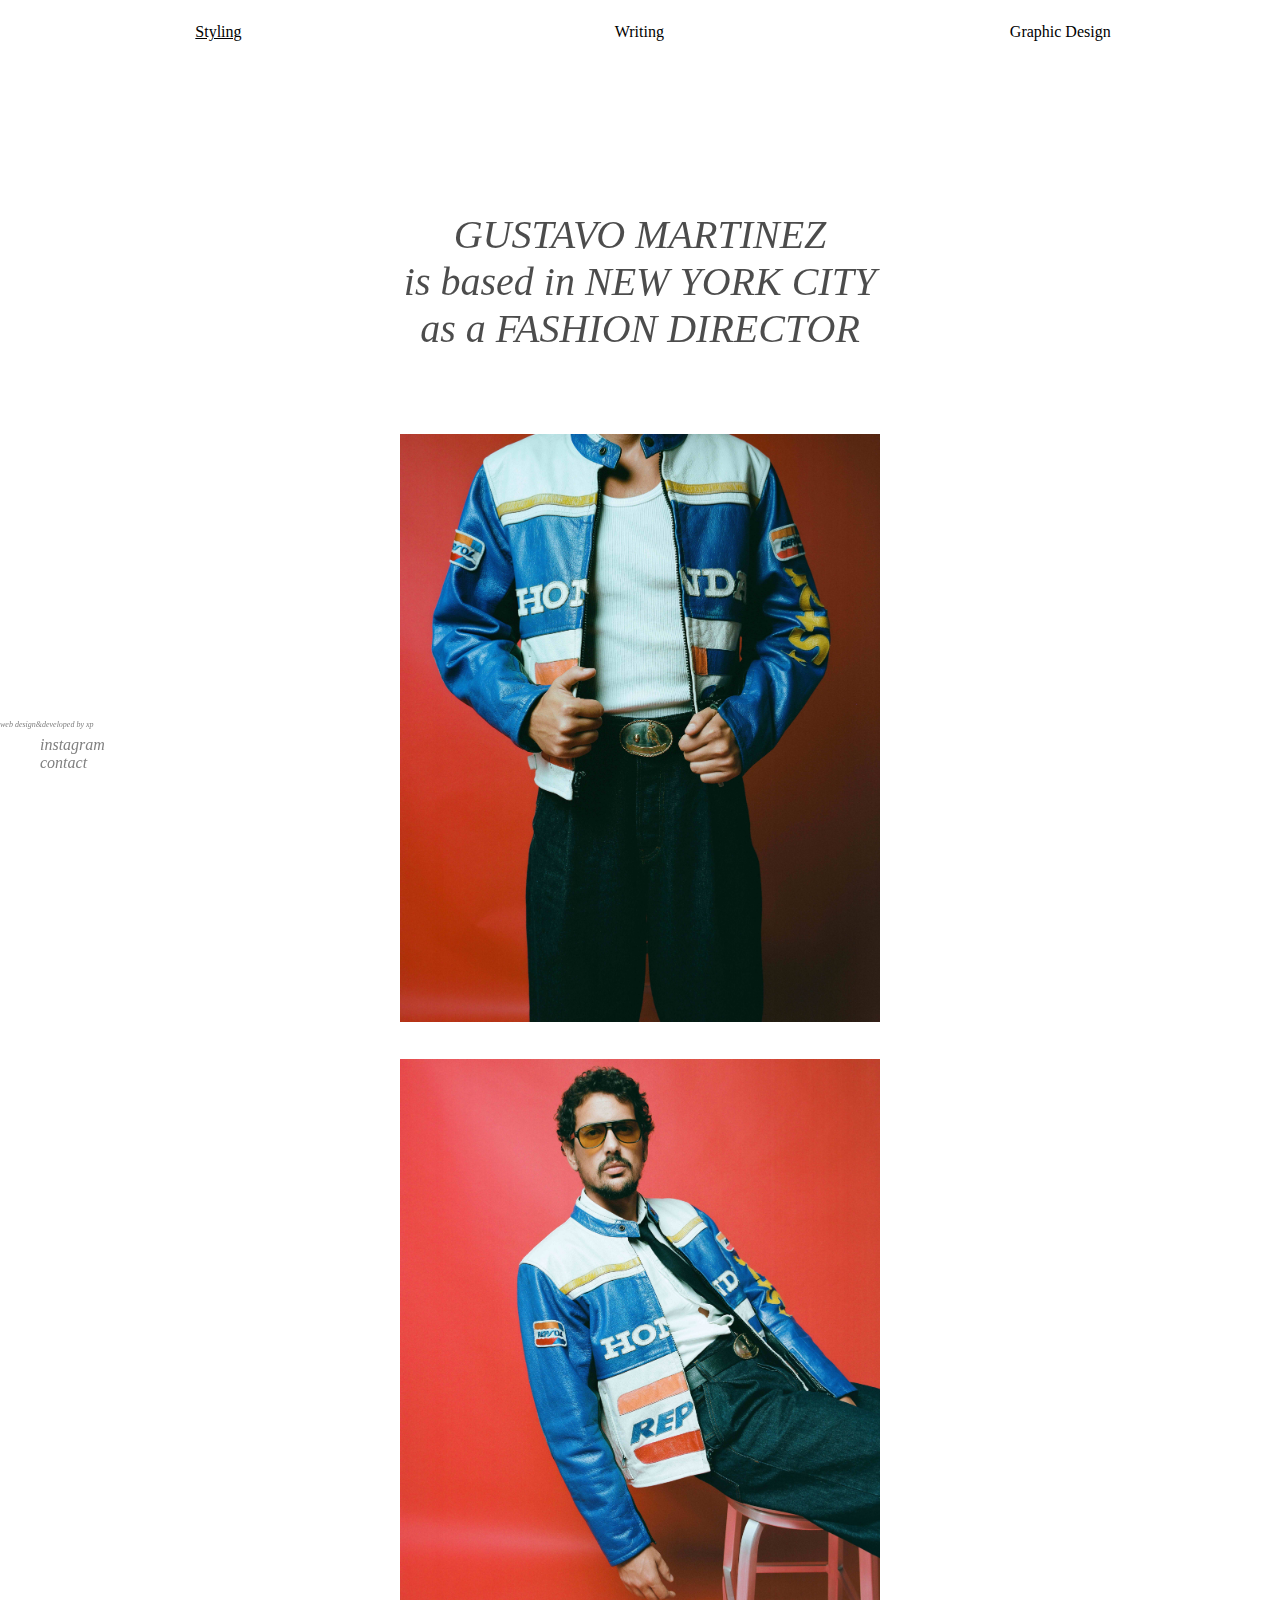
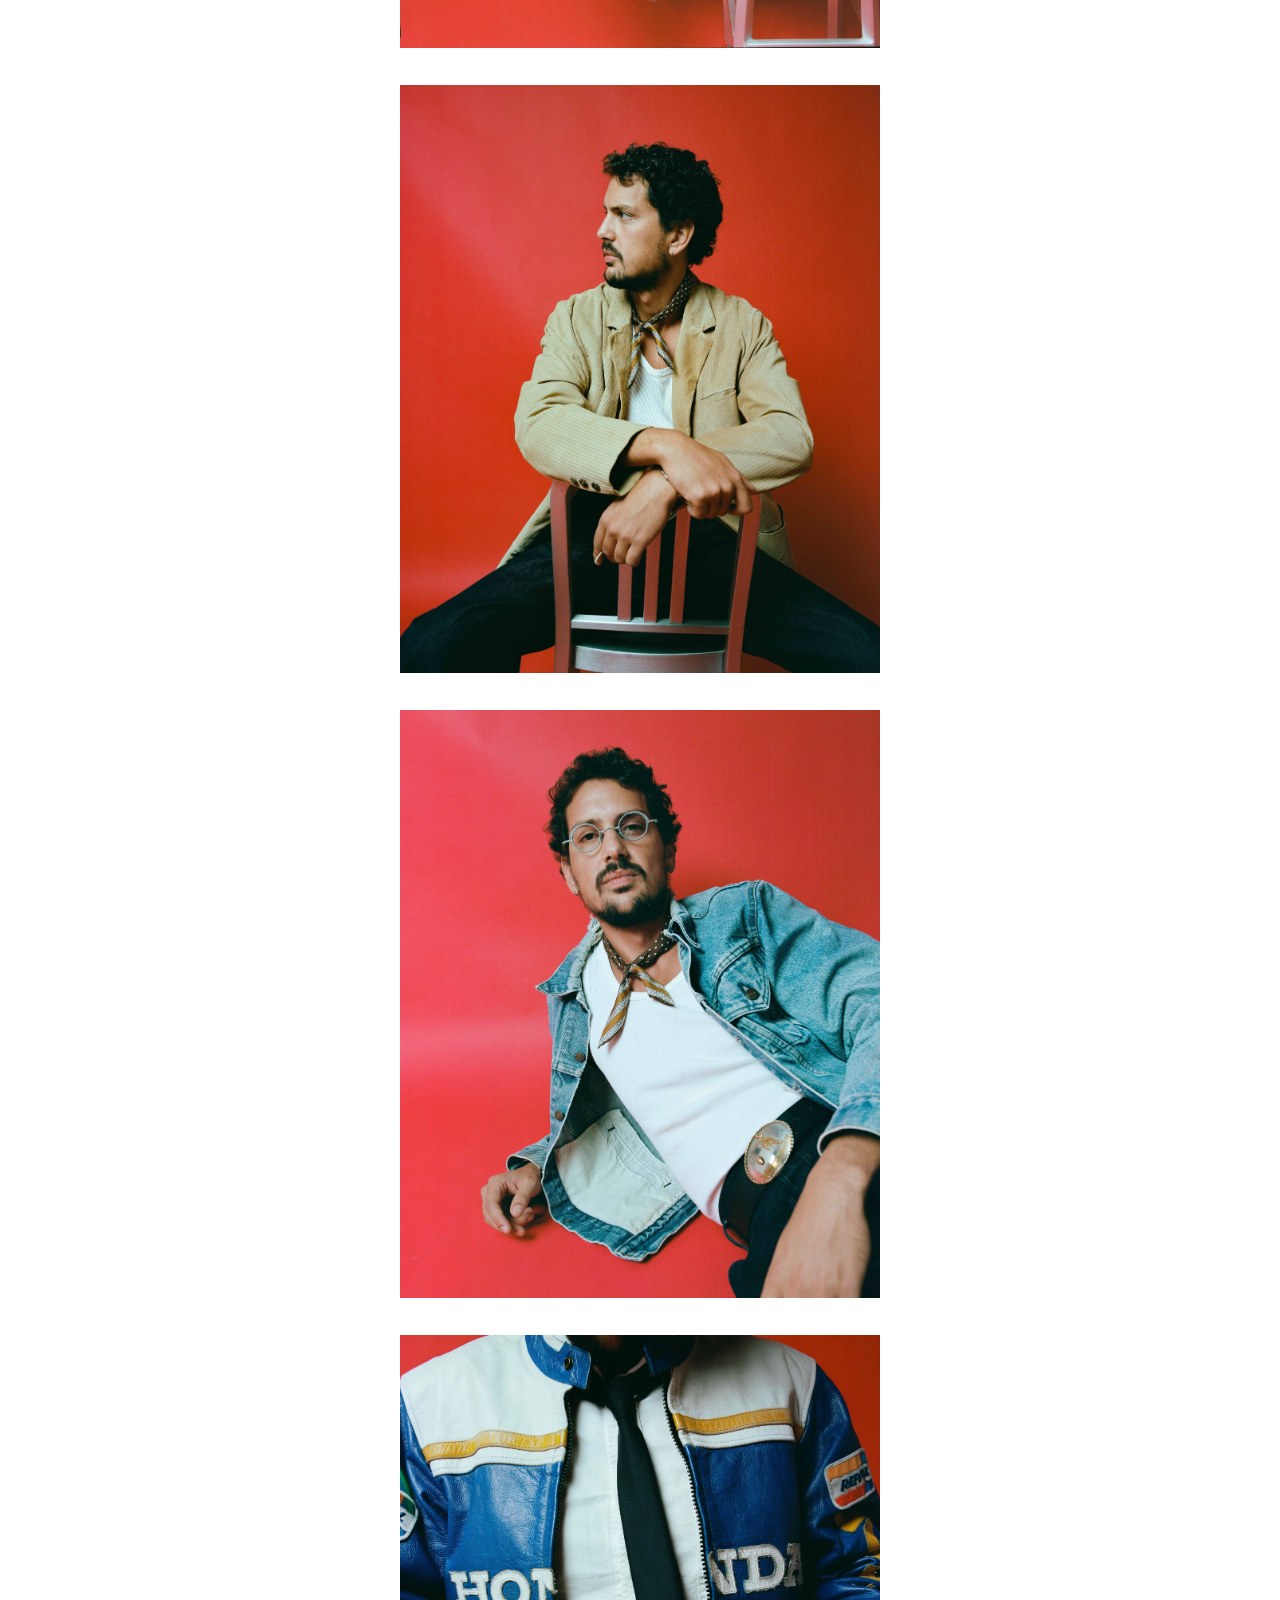
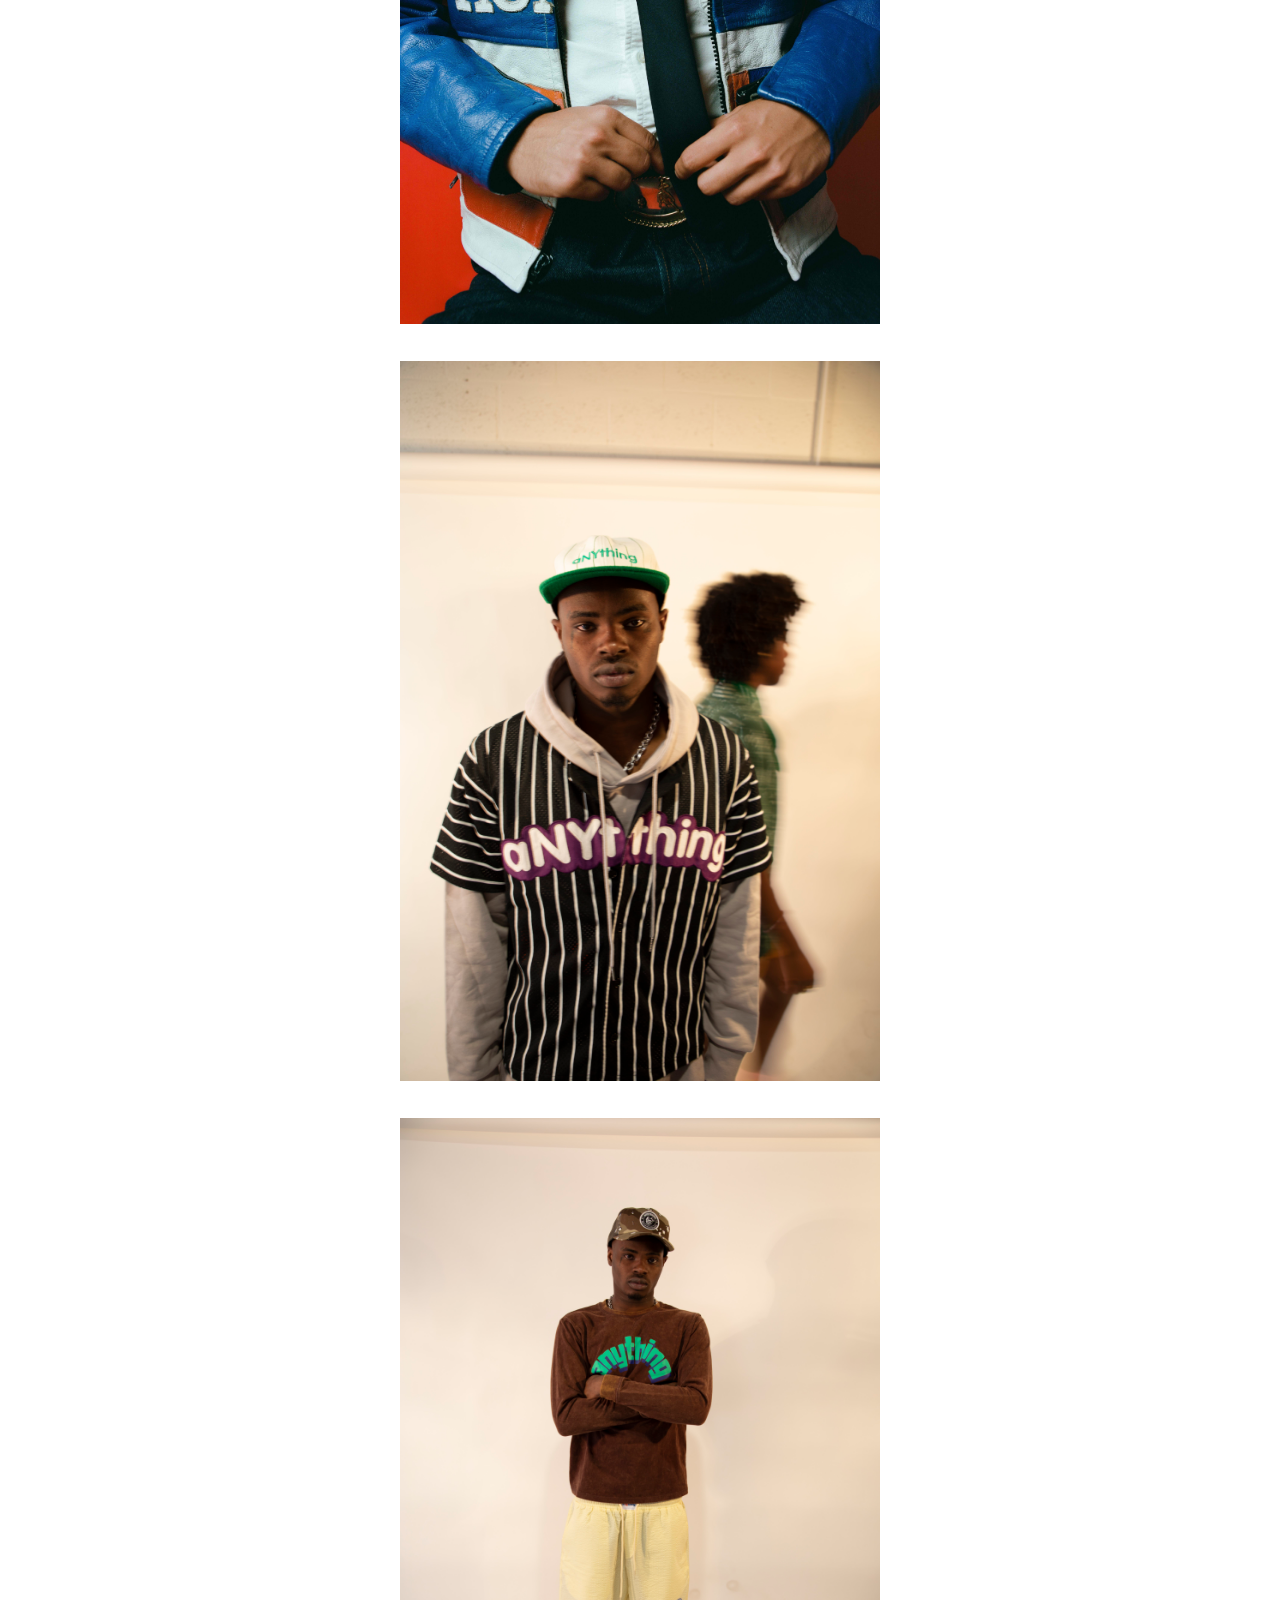
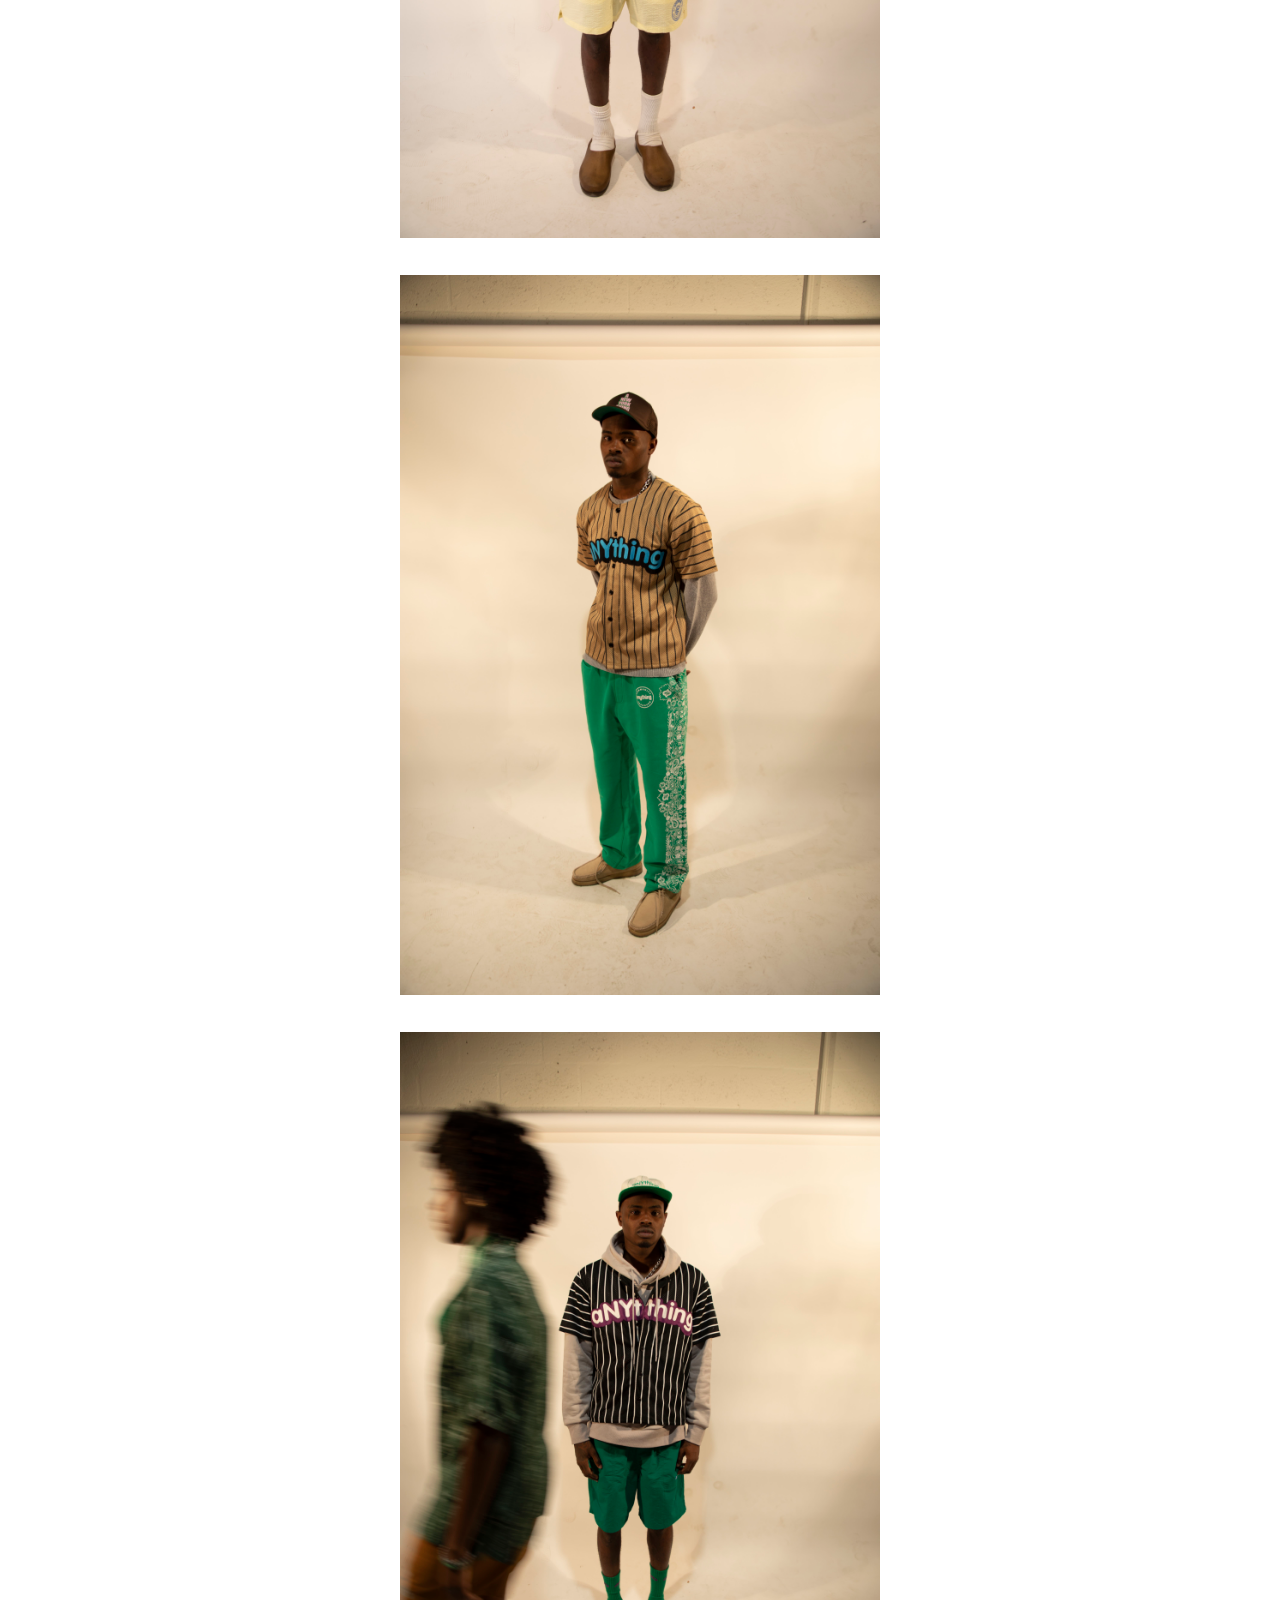
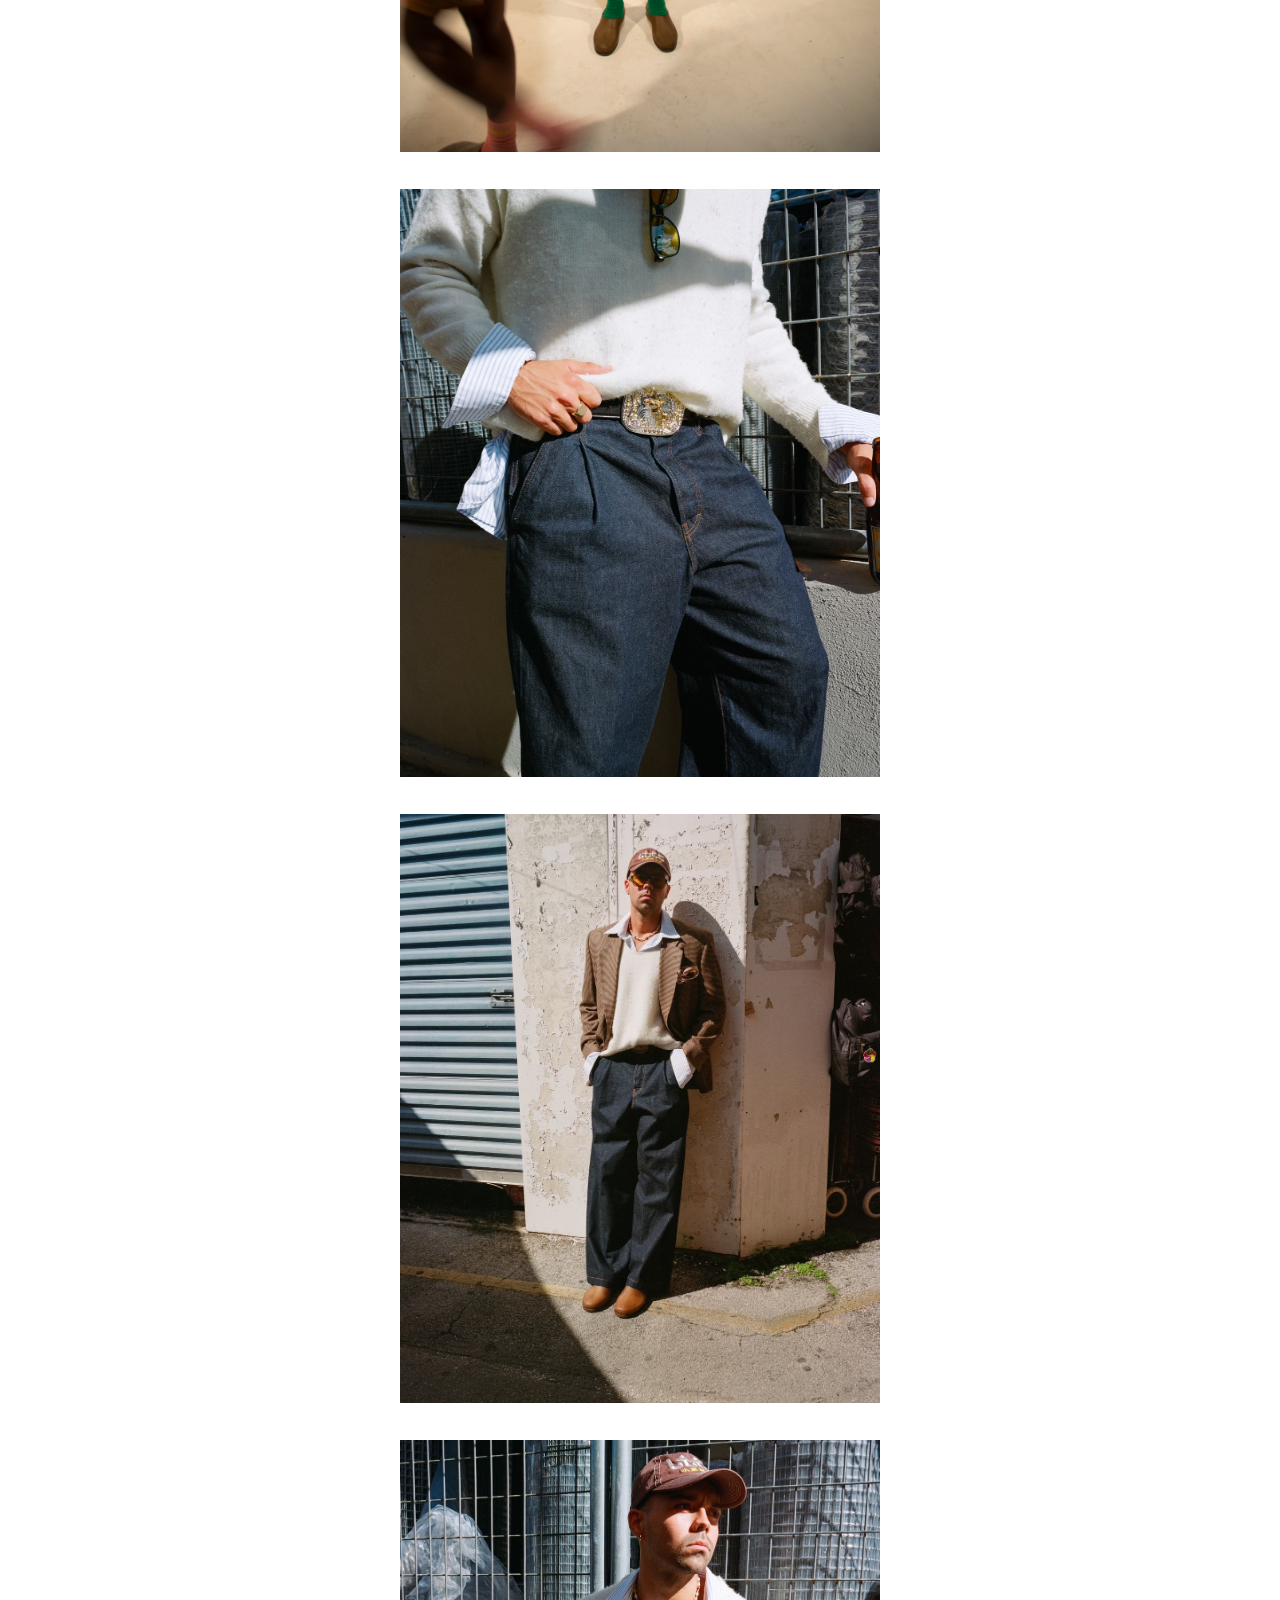
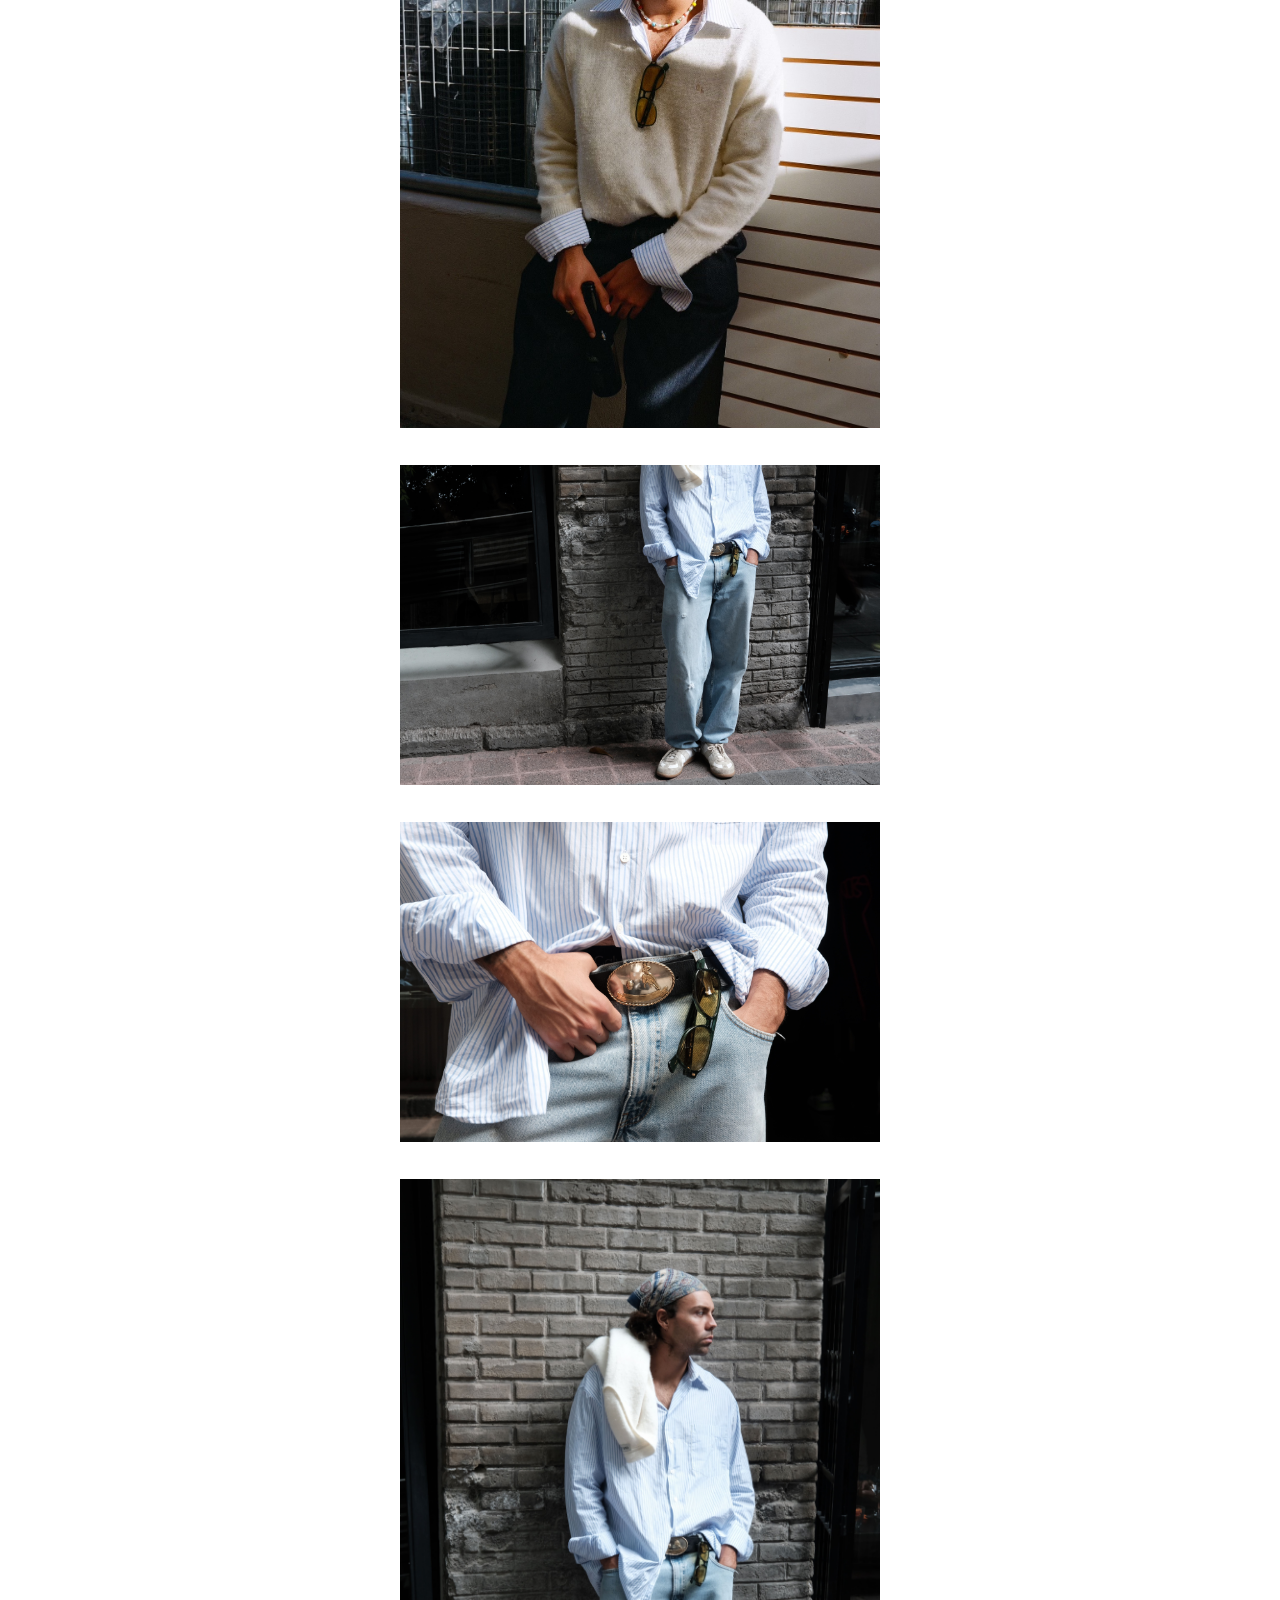
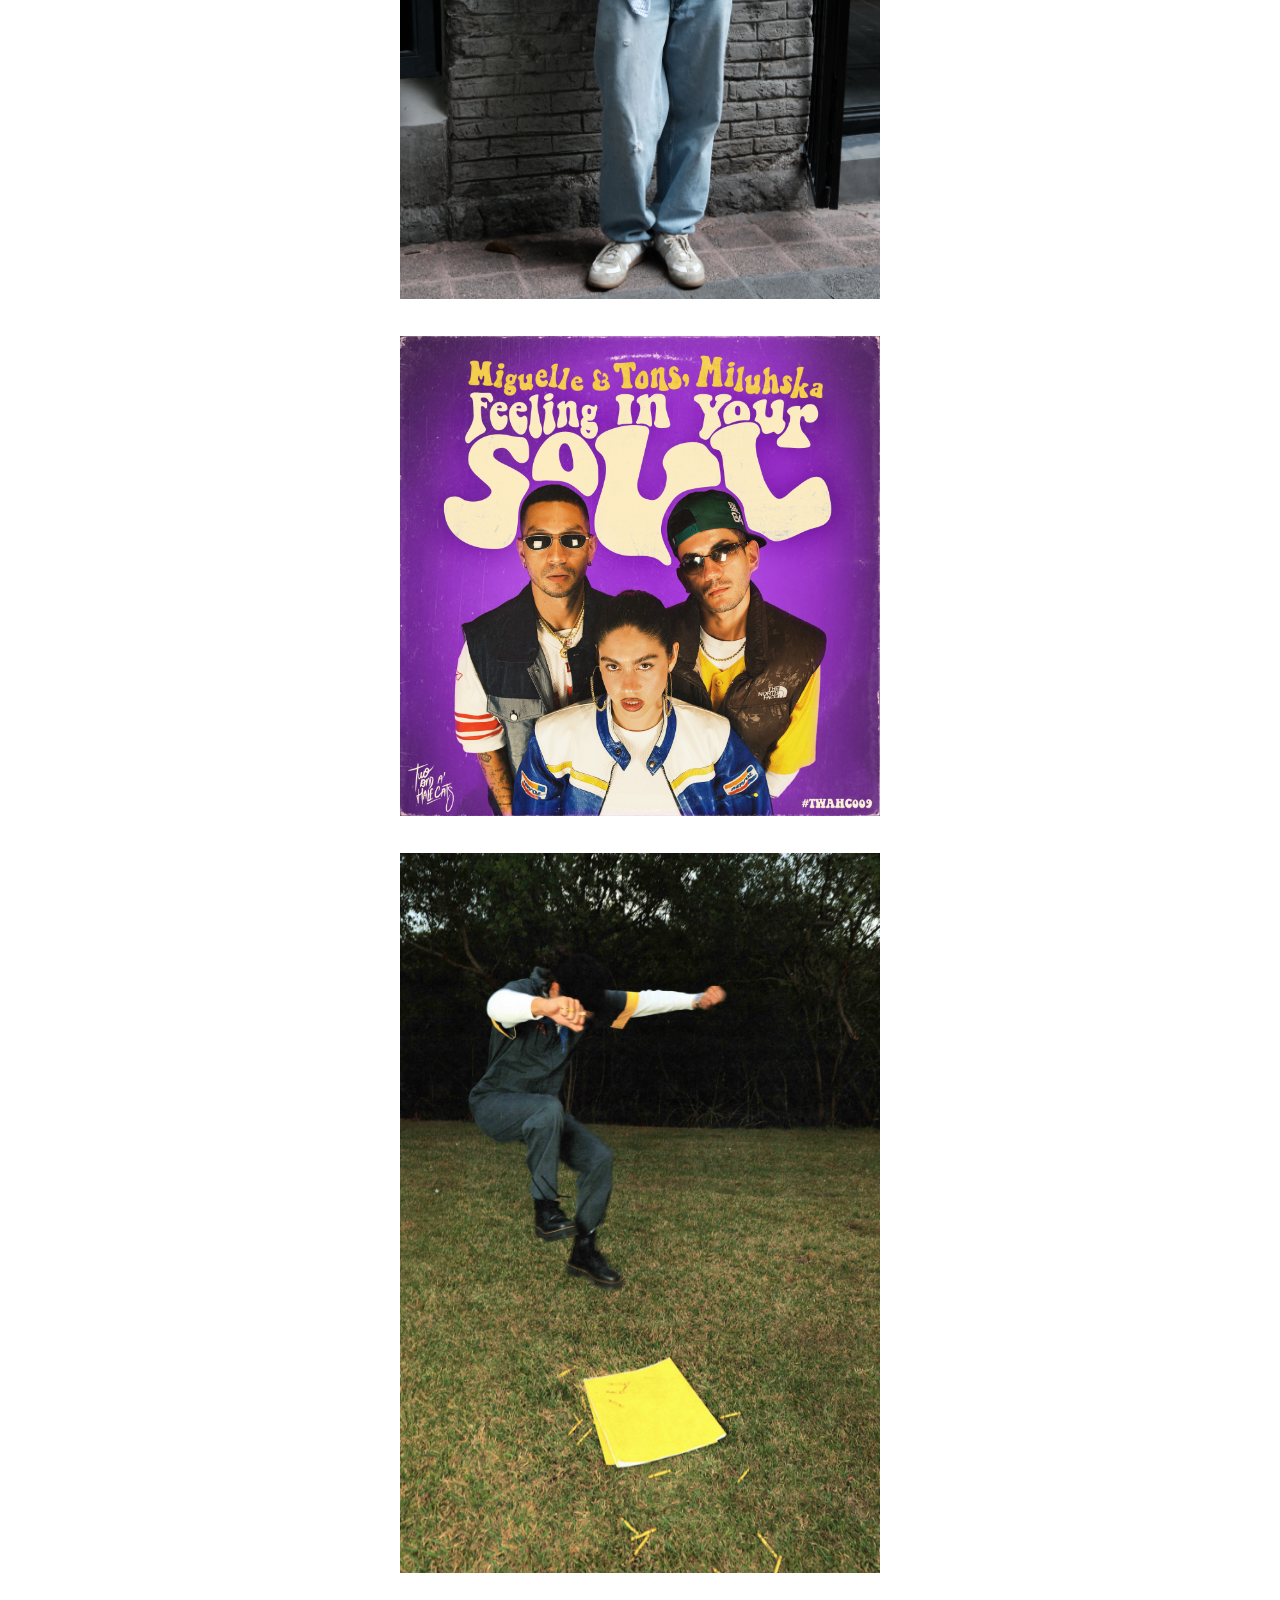
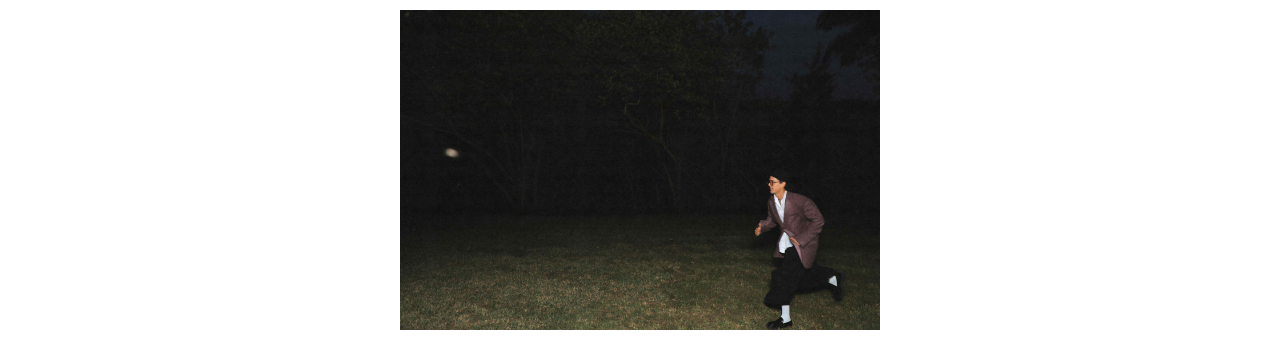
==== commit 52126acf: "Update index.html" ====
--- a/index.html
+++ b/index.html
@@ -61,7 +61,7 @@
                 <a href="contact.html">contact</a>
               </li>
               <li>
-                <a href="https://www.instagram.com/cosas.xp/">web design&developed by xp</a>
+                <a class="xp" href="https://www.instagram.com/cosas.xp/">web design&developed by xp</a>
               </li>
             </ul>
           </div>
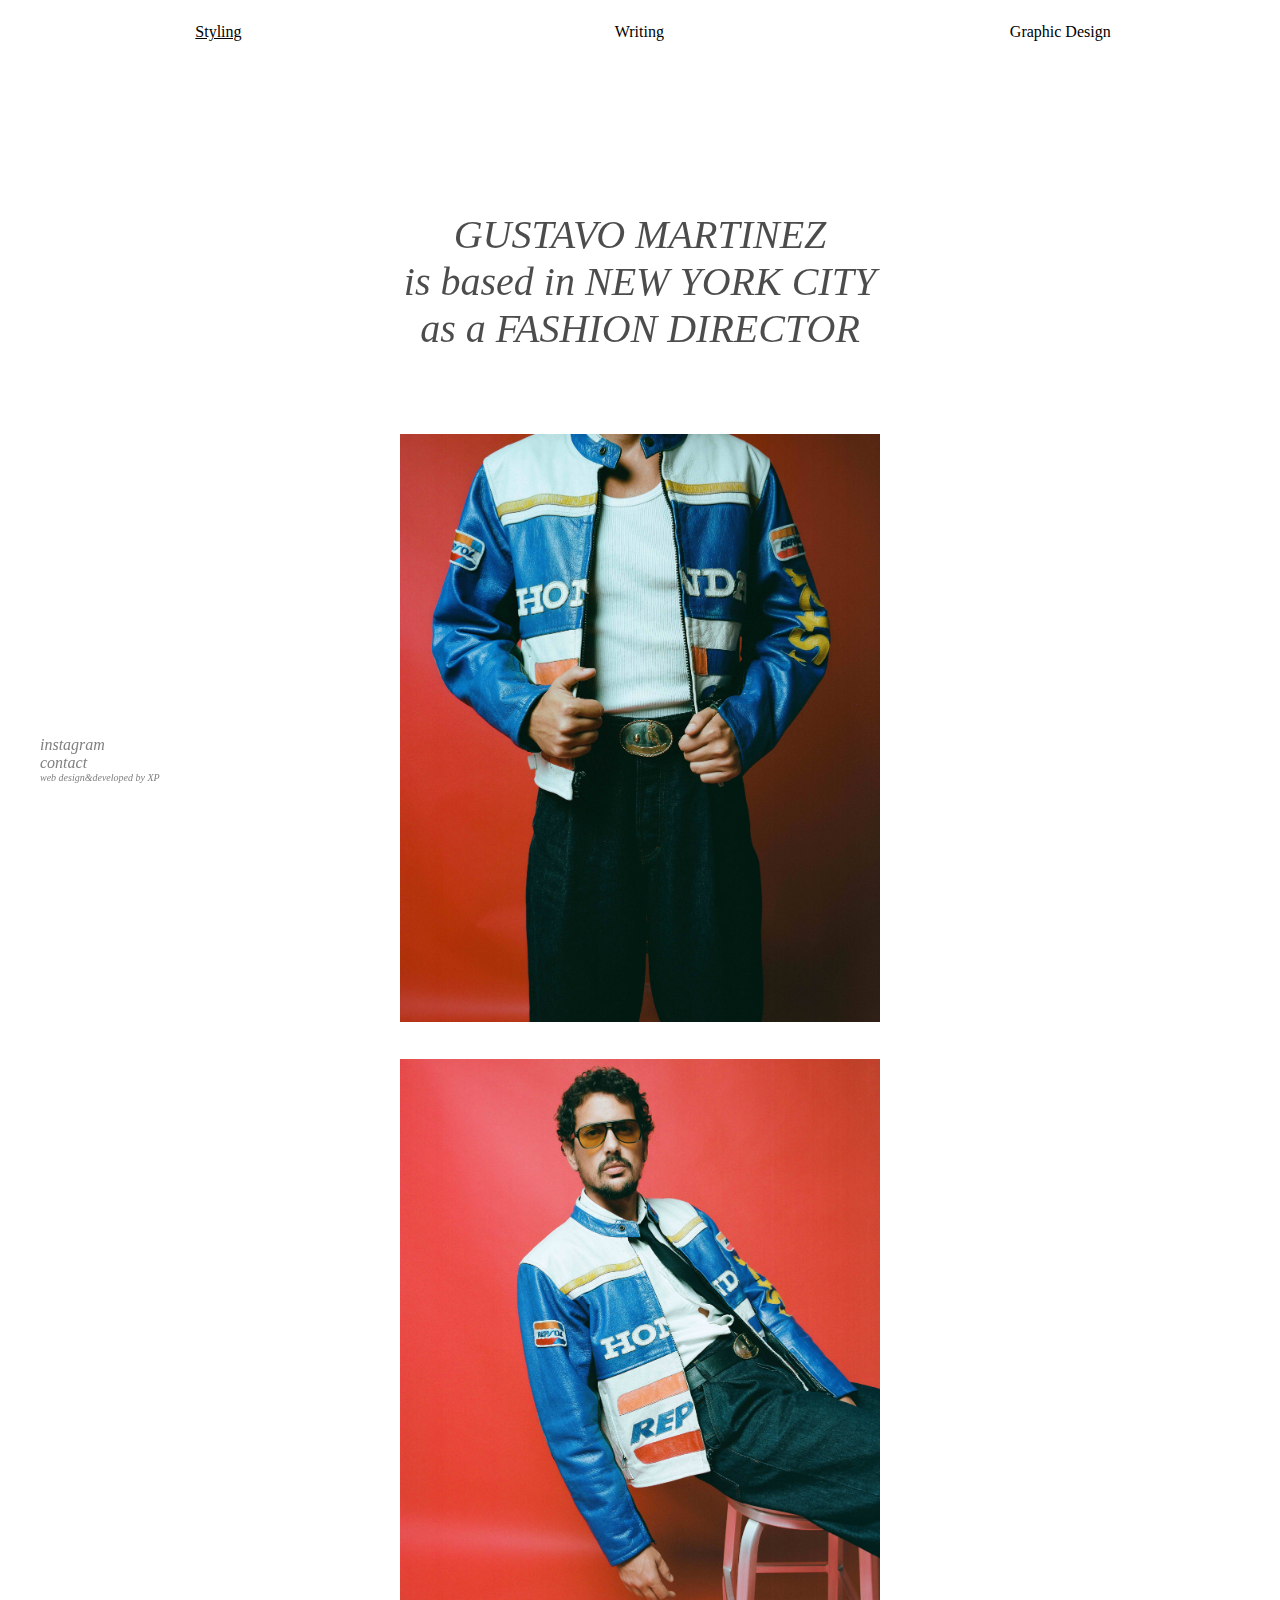
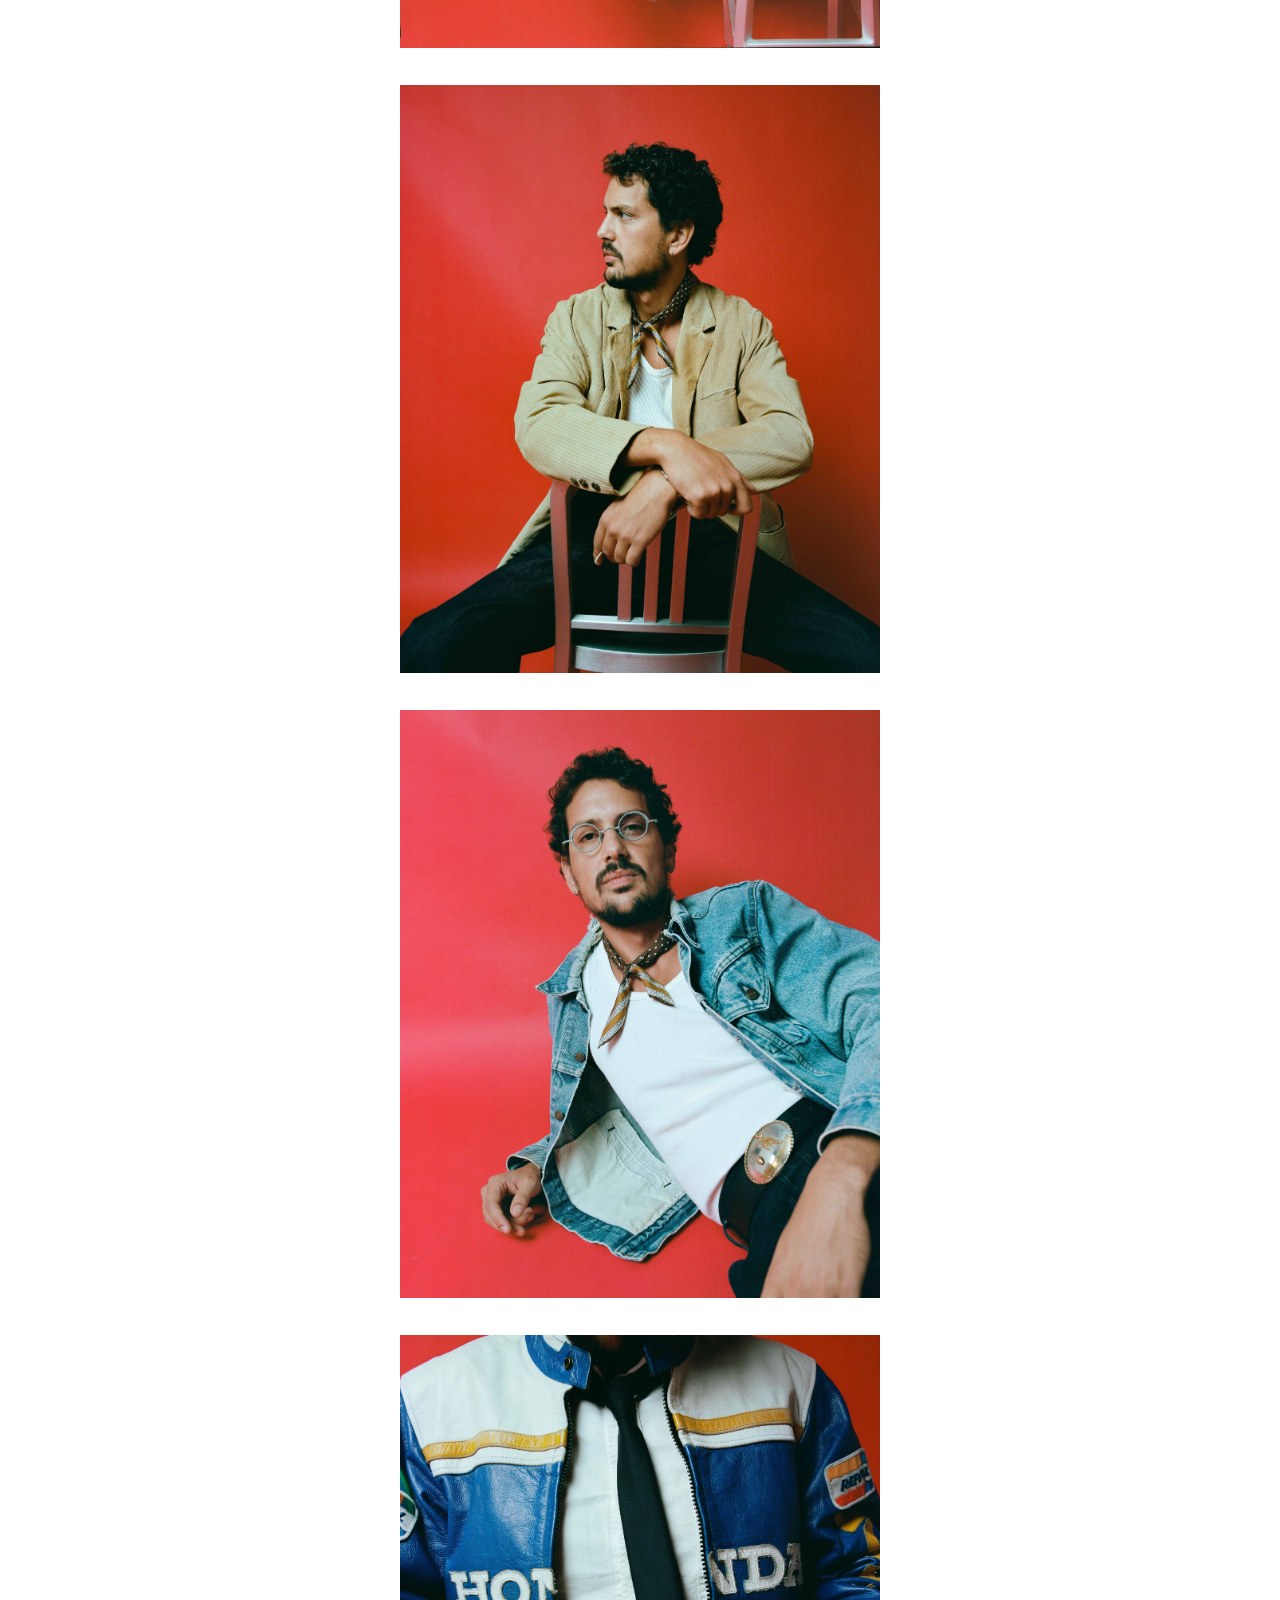
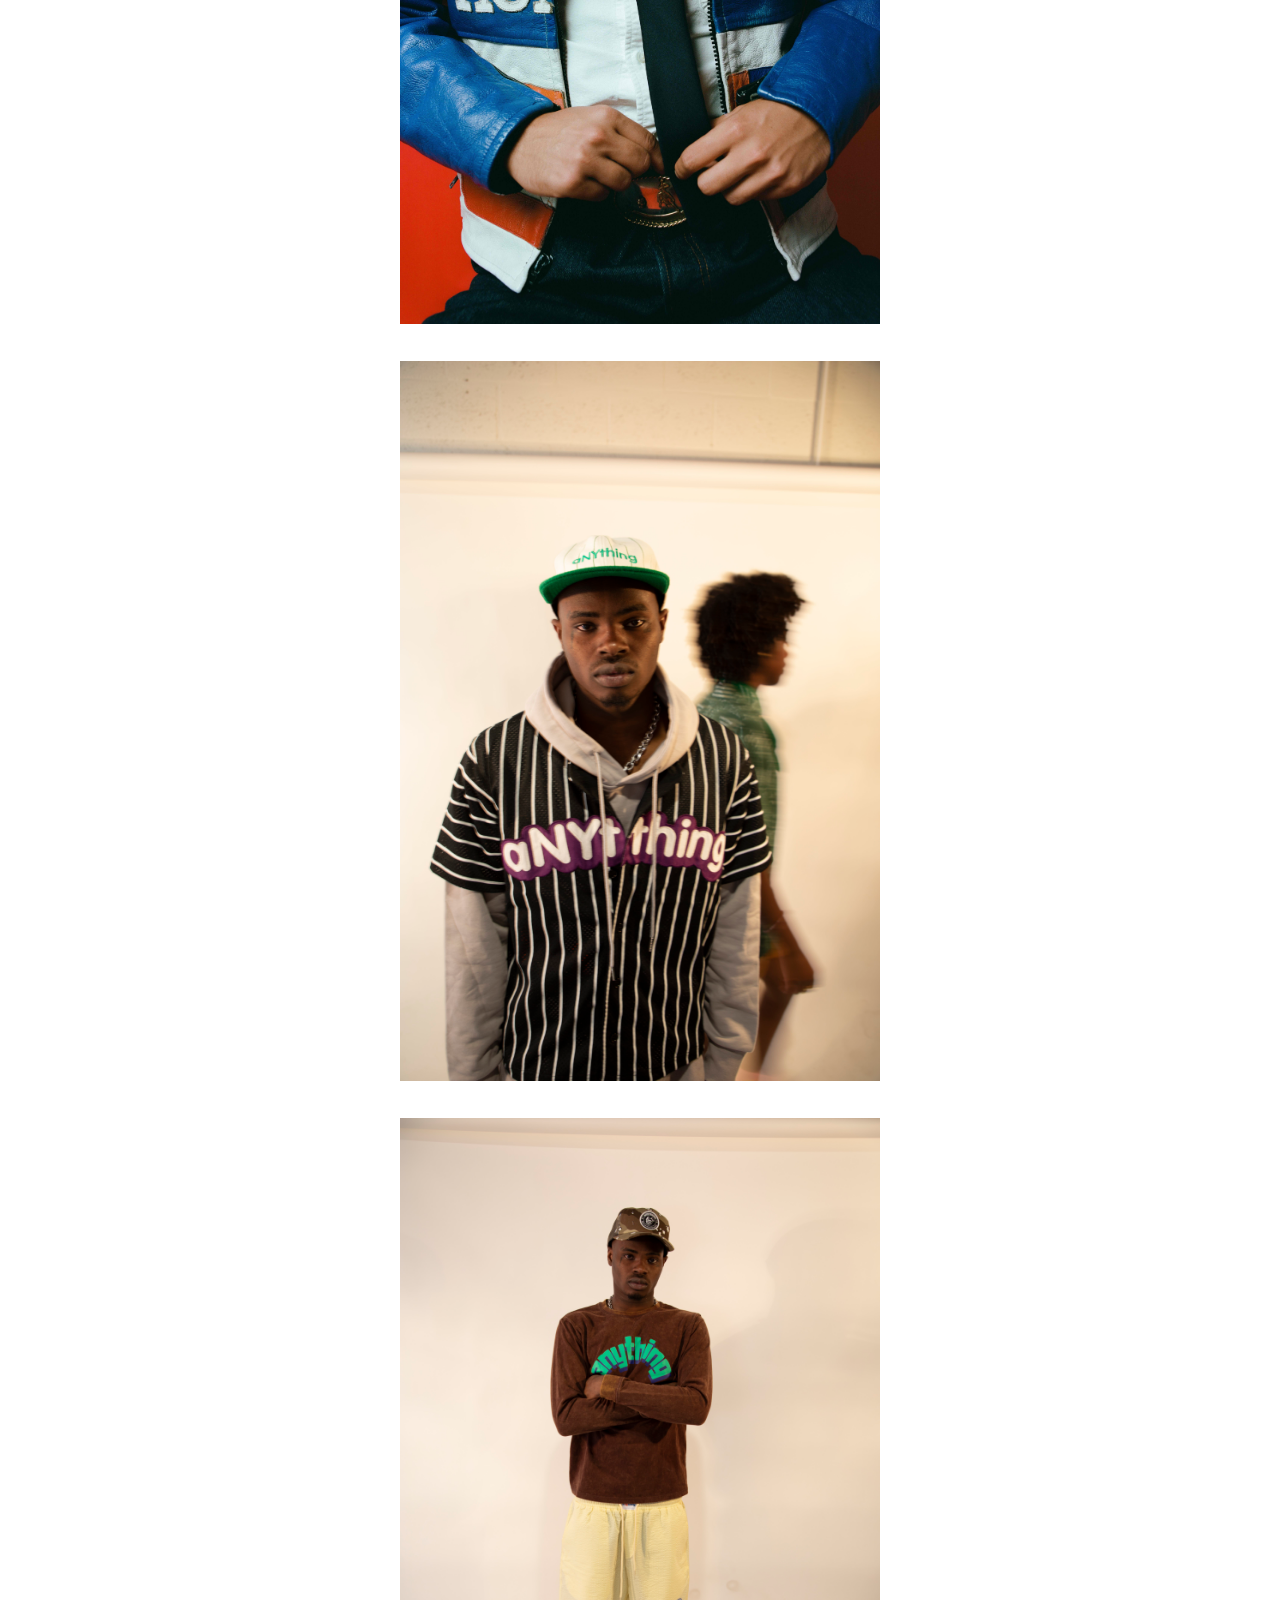
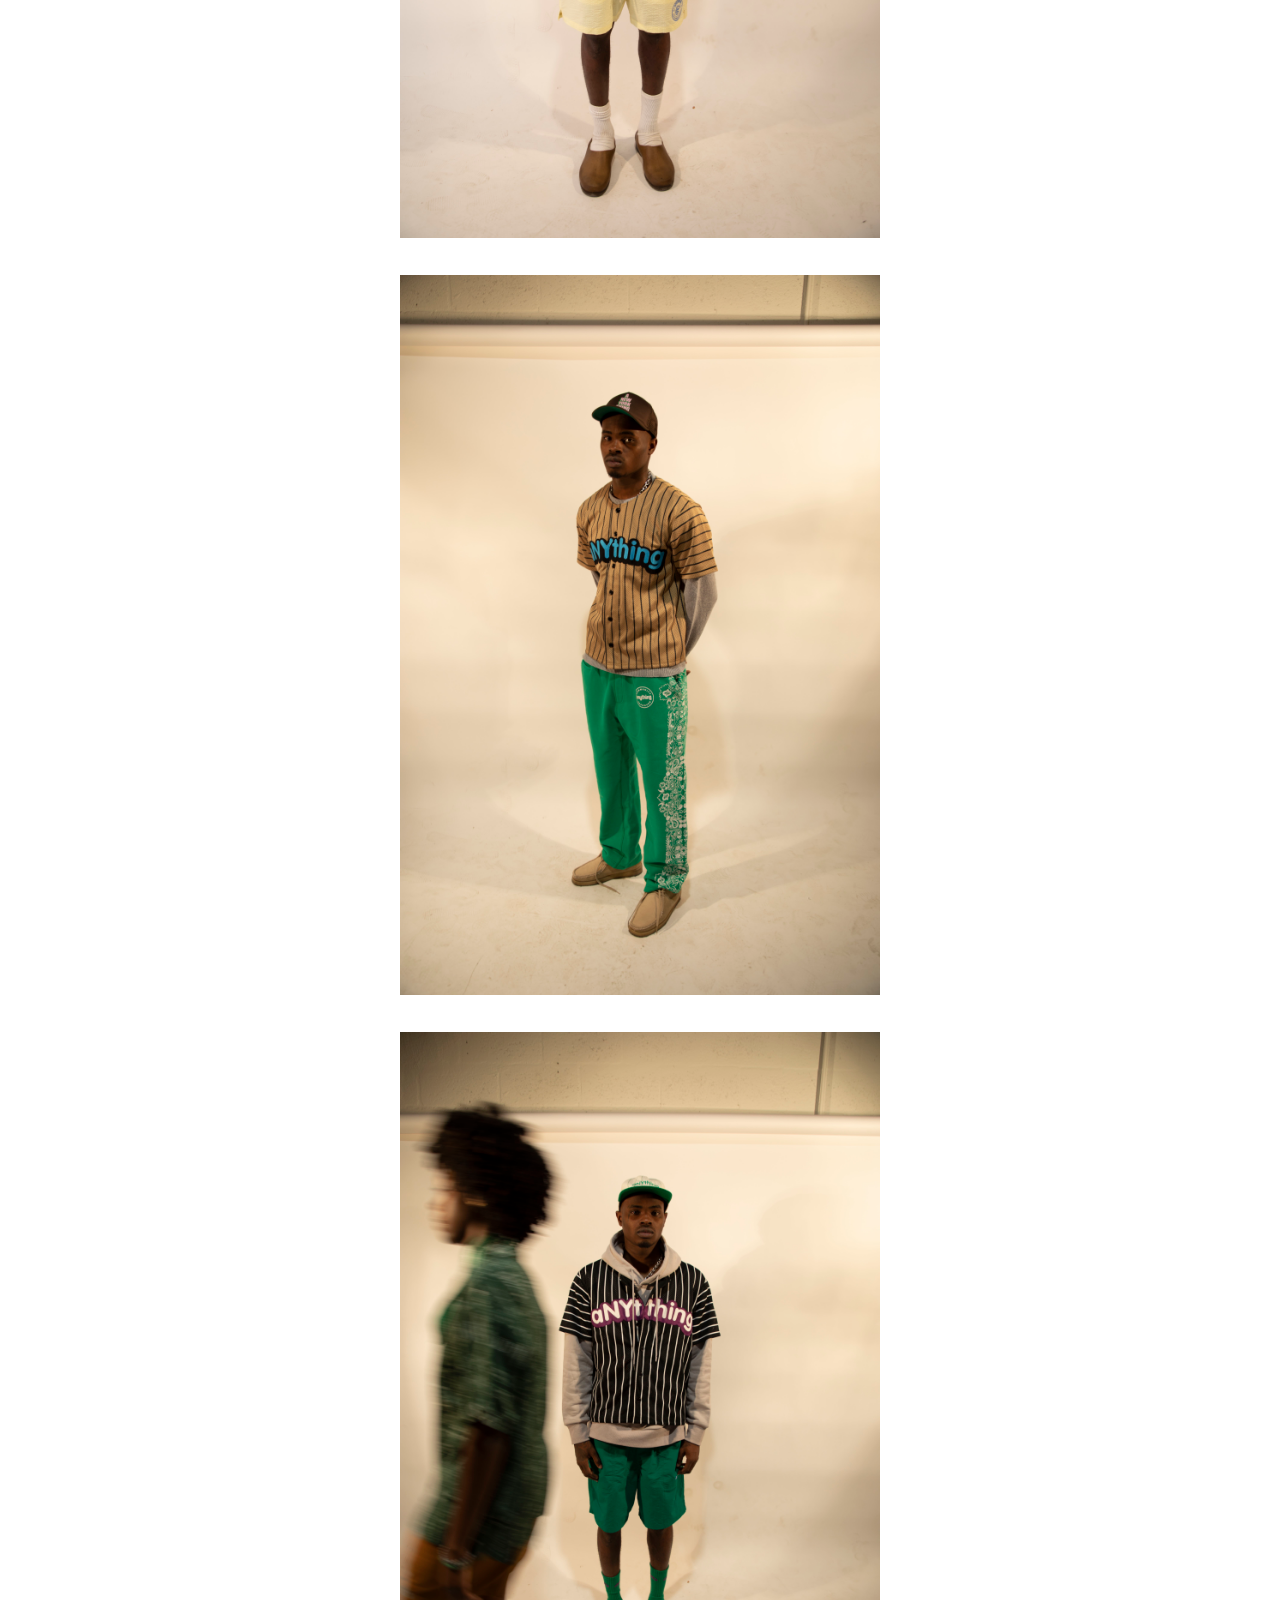
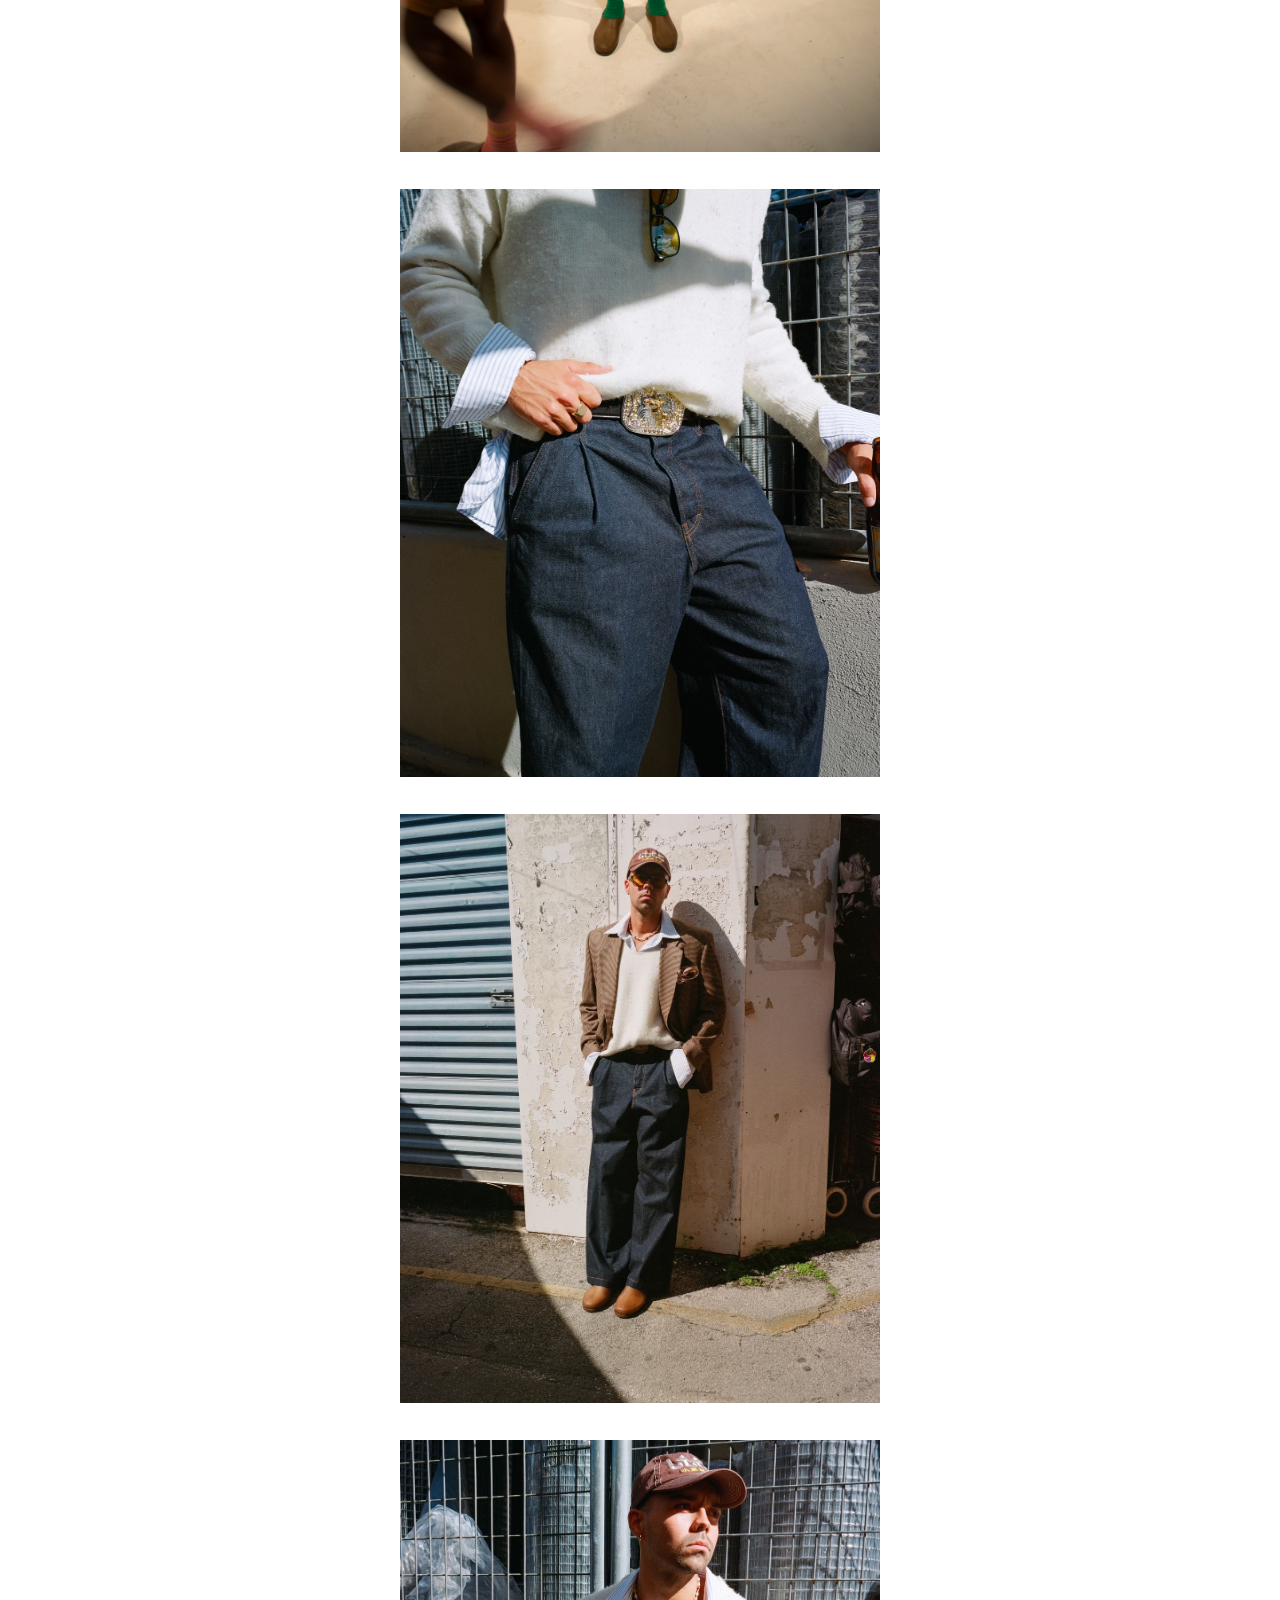
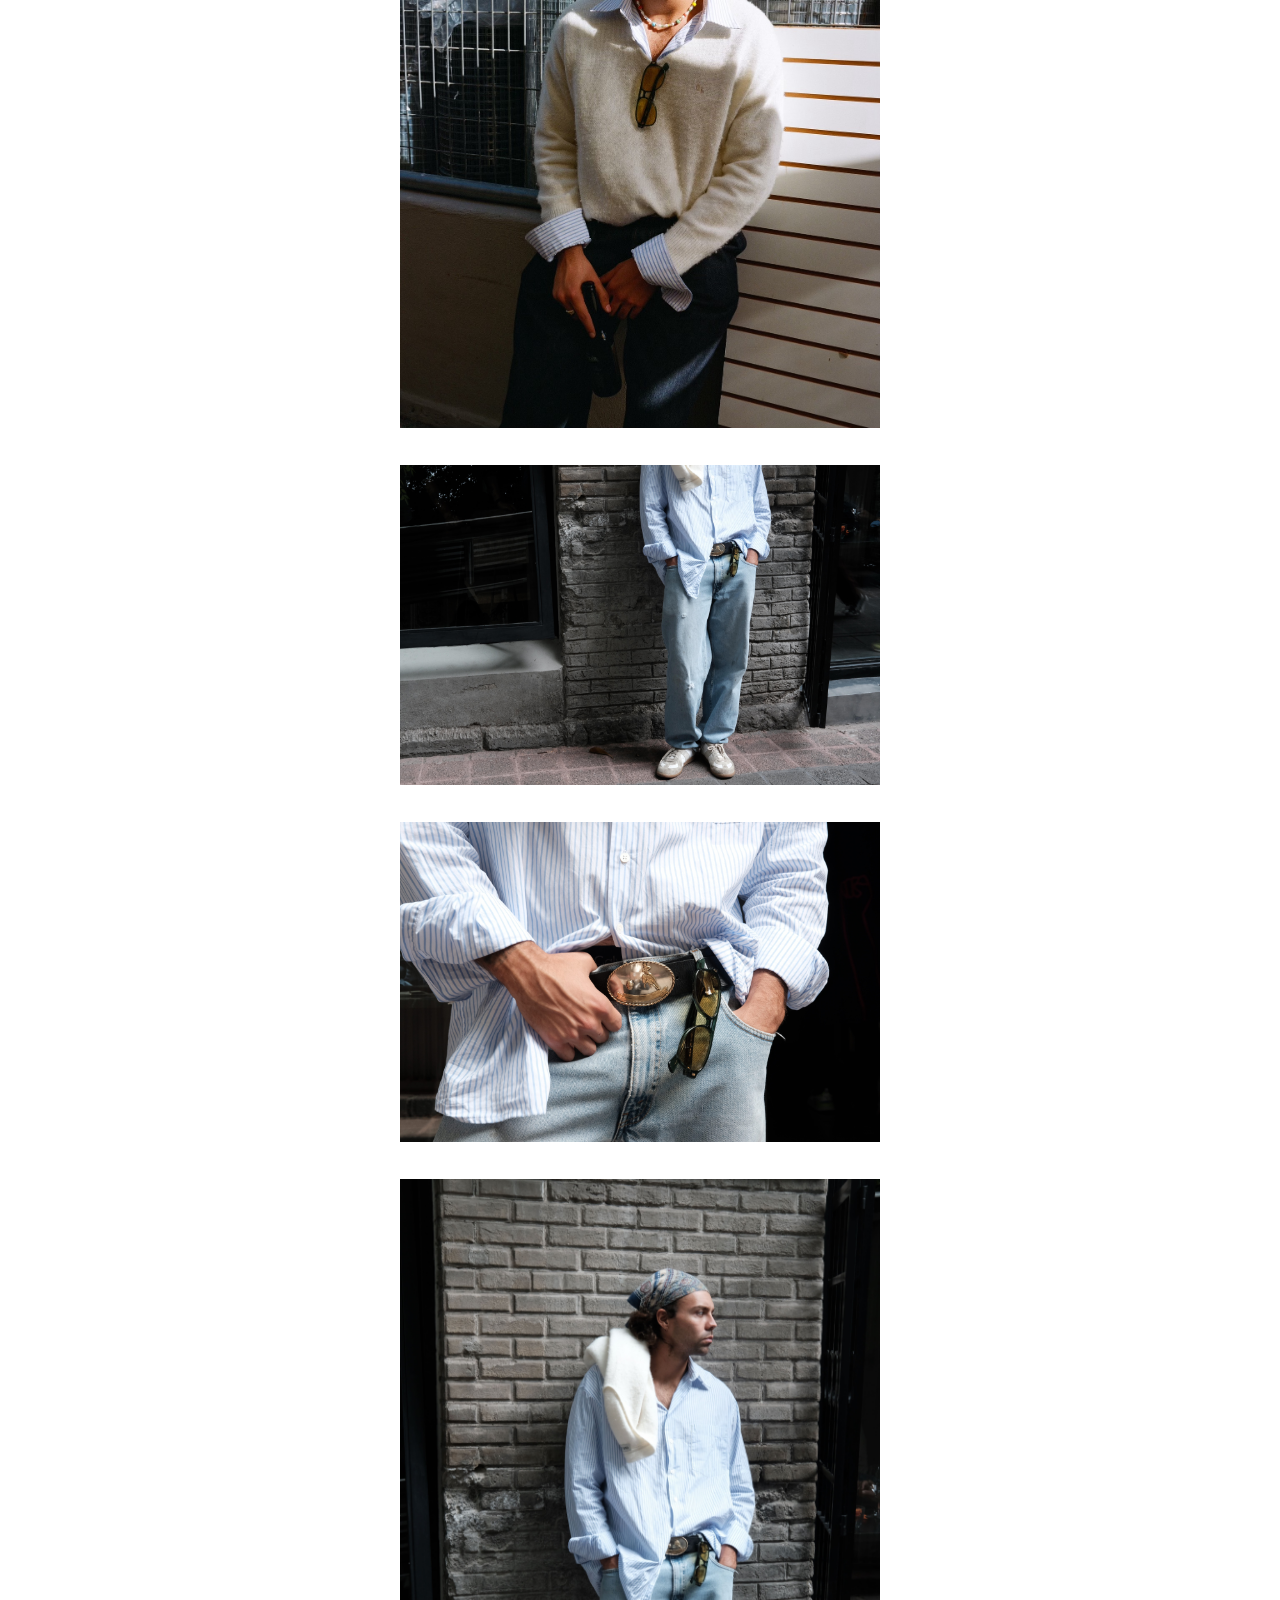
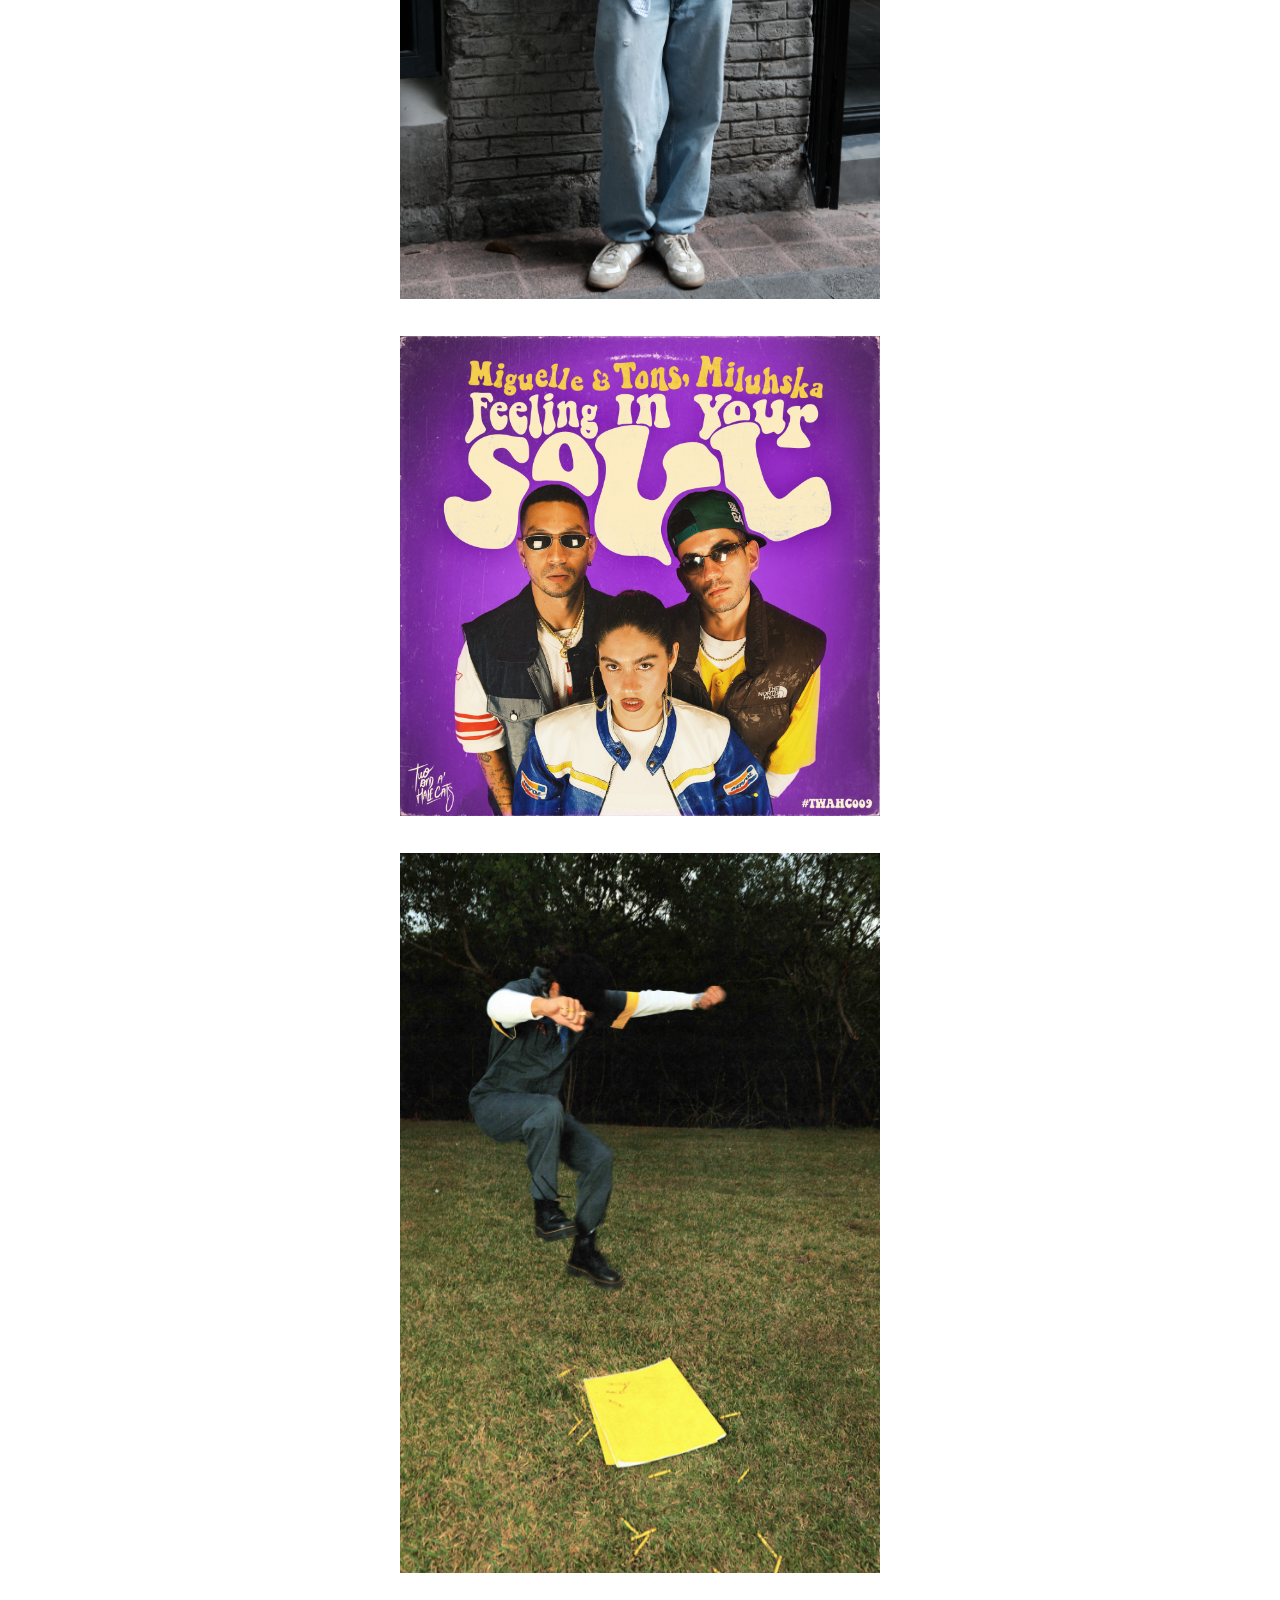
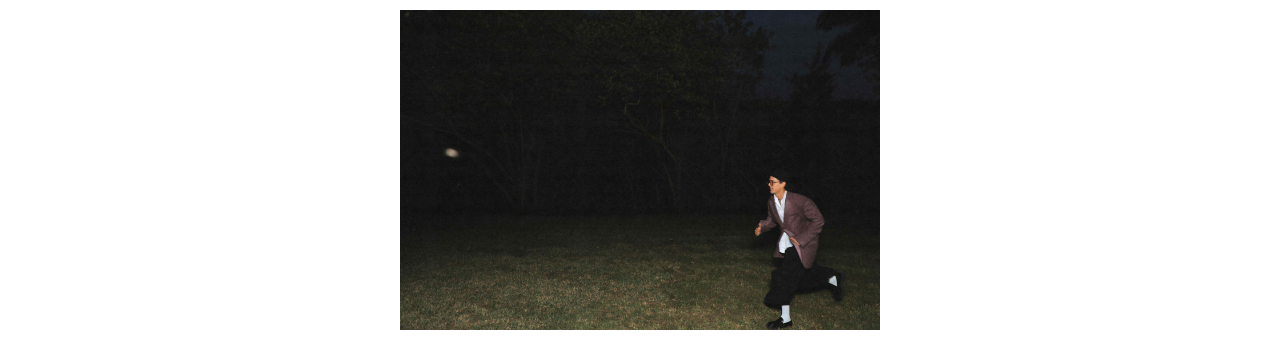
==== commit d1255d42: "Update index.html" ====
--- a/index.html
+++ b/index.html
@@ -61,7 +61,7 @@
                 <a href="contact.html">contact</a>
               </li>
               <li>
-                <a class="xp" href="https://www.instagram.com/cosas.xp/">web design&developed by xp</a>
+                <a class="xp" href="https://www.instagram.com/cosas.xp/">web design&developed by XP</a>
               </li>
             </ul>
           </div>
--- a/app.css
+++ b/app.css
@@ -125,11 +125,7 @@
     color: grey;
     text-decoration: none;
 }
-.contact-insta p{
-    display: block;
-    color: grey;
-    text-decoration: none;
-}
+
 .contact-div{
     display: block;
     padding-top: 100px;
@@ -145,17 +141,5 @@
     font-weight:normal;
 }
 .xp{
-    position:fixed;
-    z-index: 2;
-    width: 20%;
-    top: 80%;
-    left: 0%;
-    text-align: left;
-    font-family: Optima;
-    font-weight:normal;
-    font-style:italic;
-    font-size: 8px;
-    display: block;
-    color: grey;
-    text-decoration: none;
+    font-size: 10px;
 }
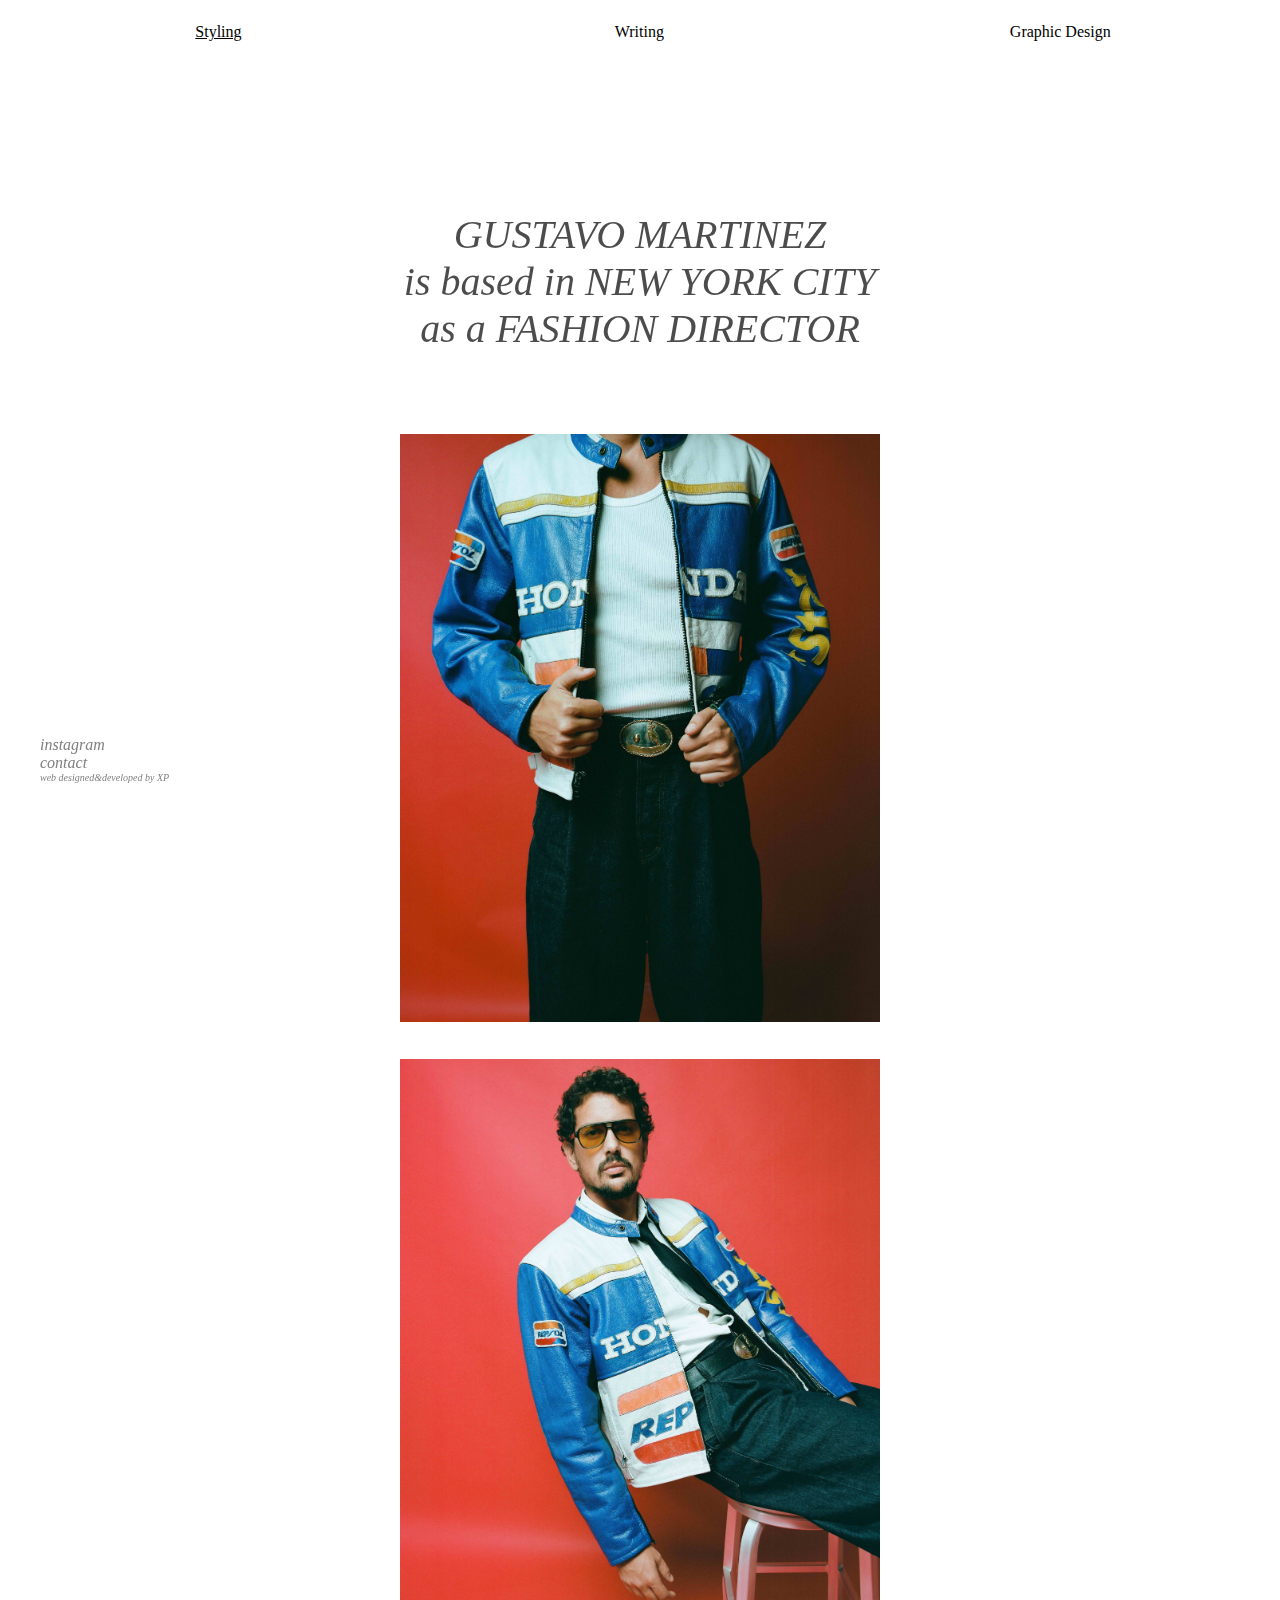
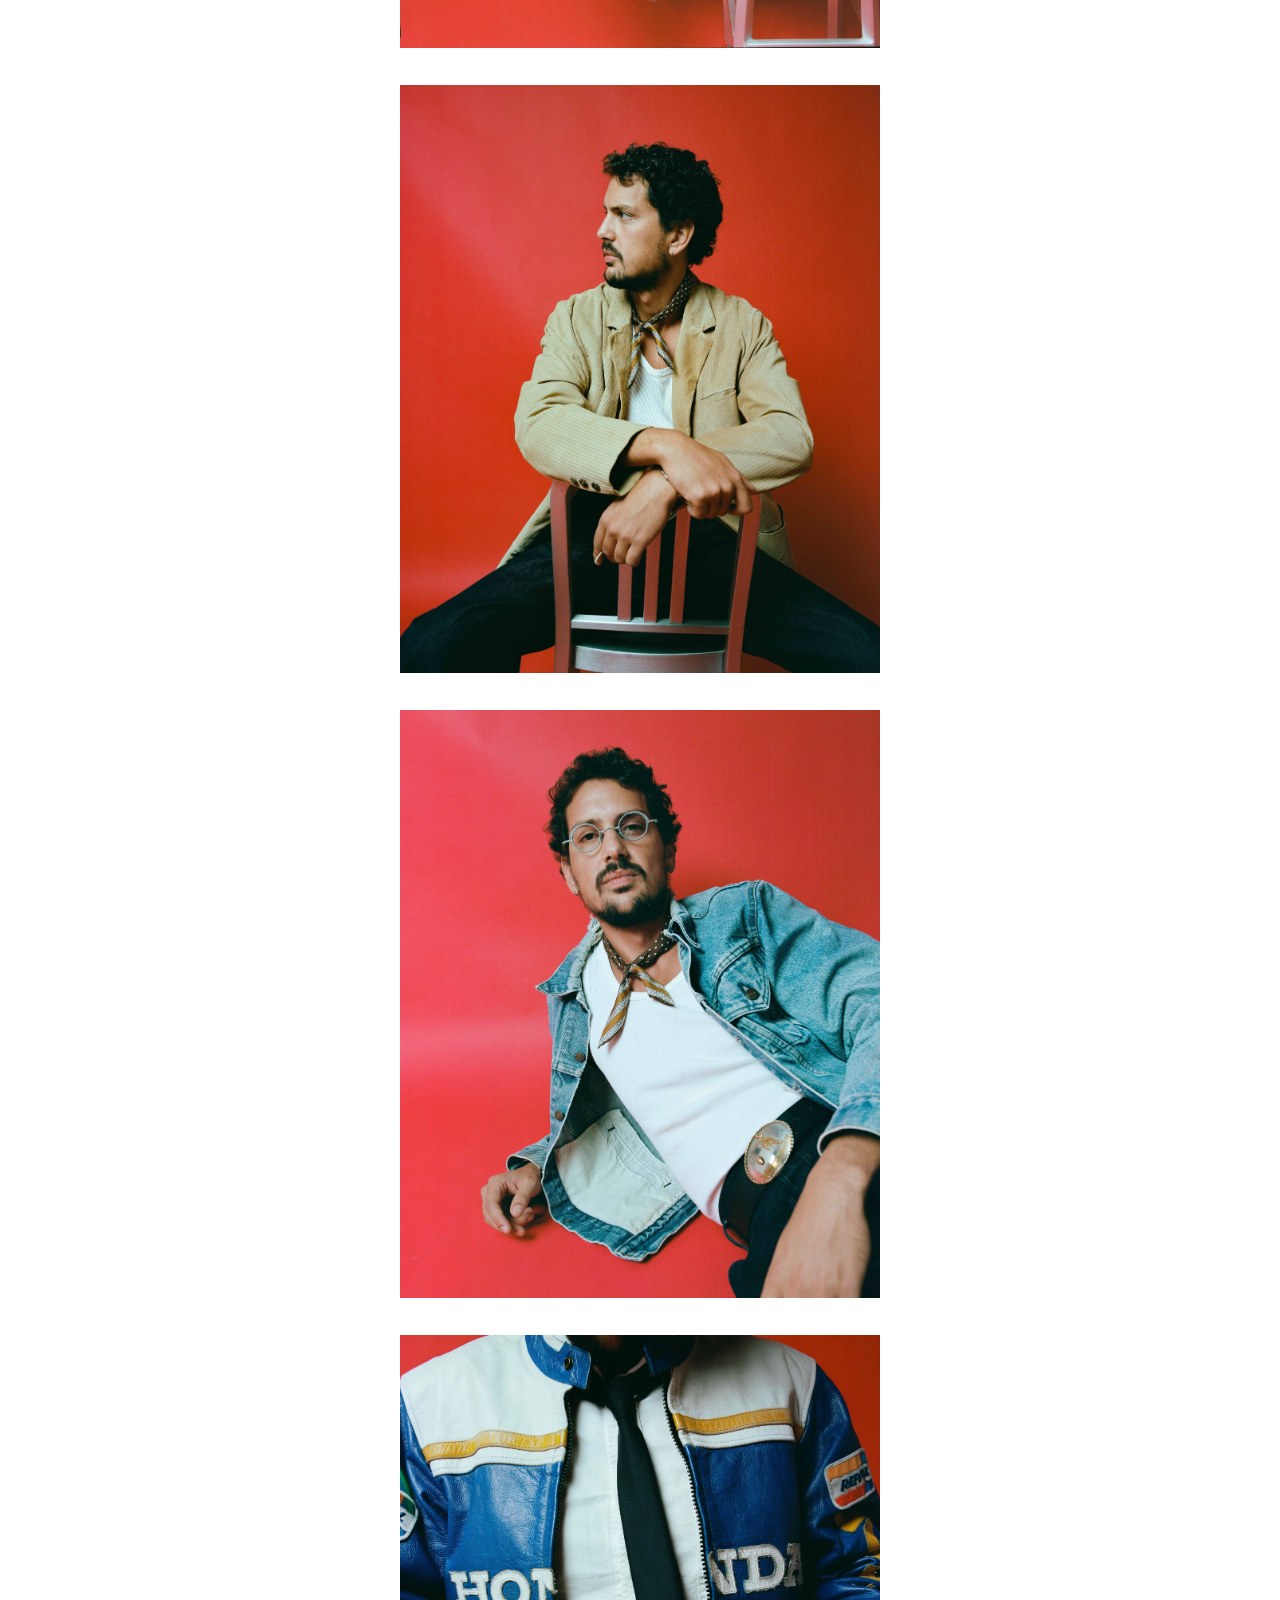
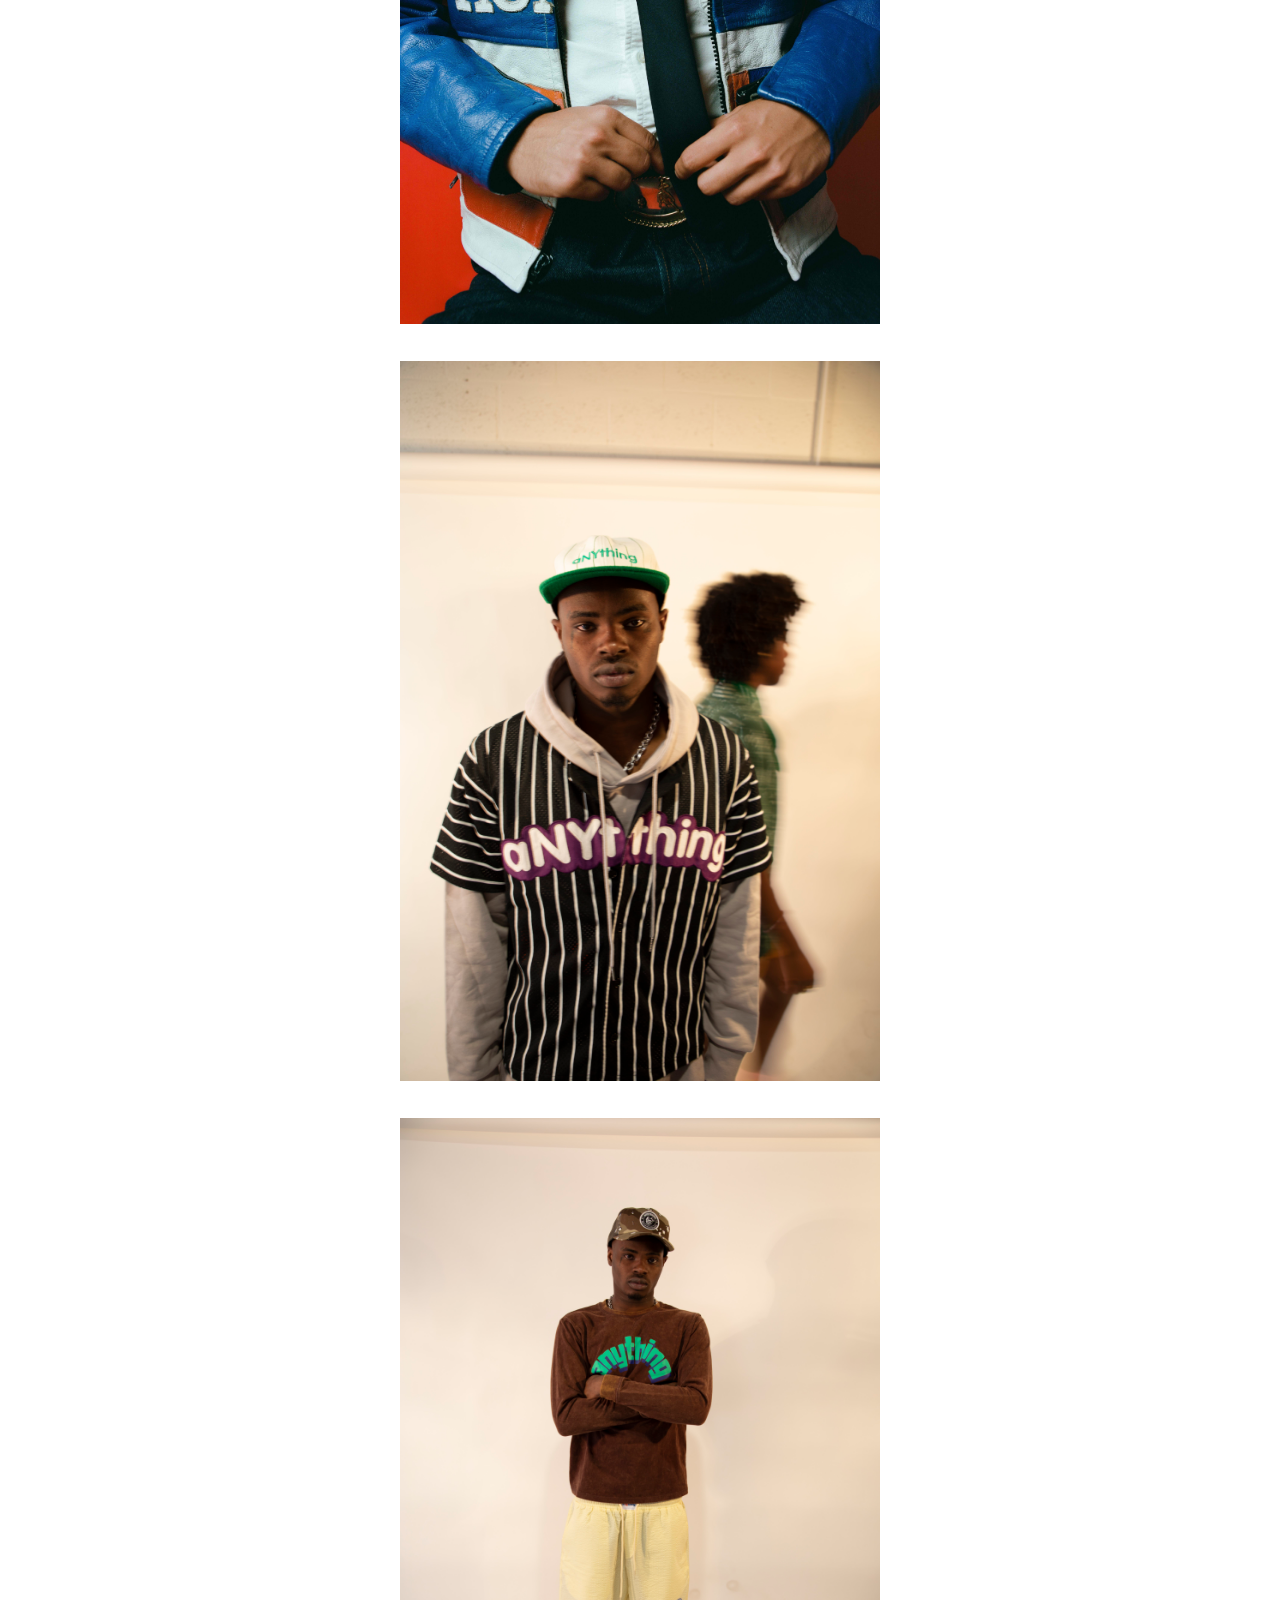
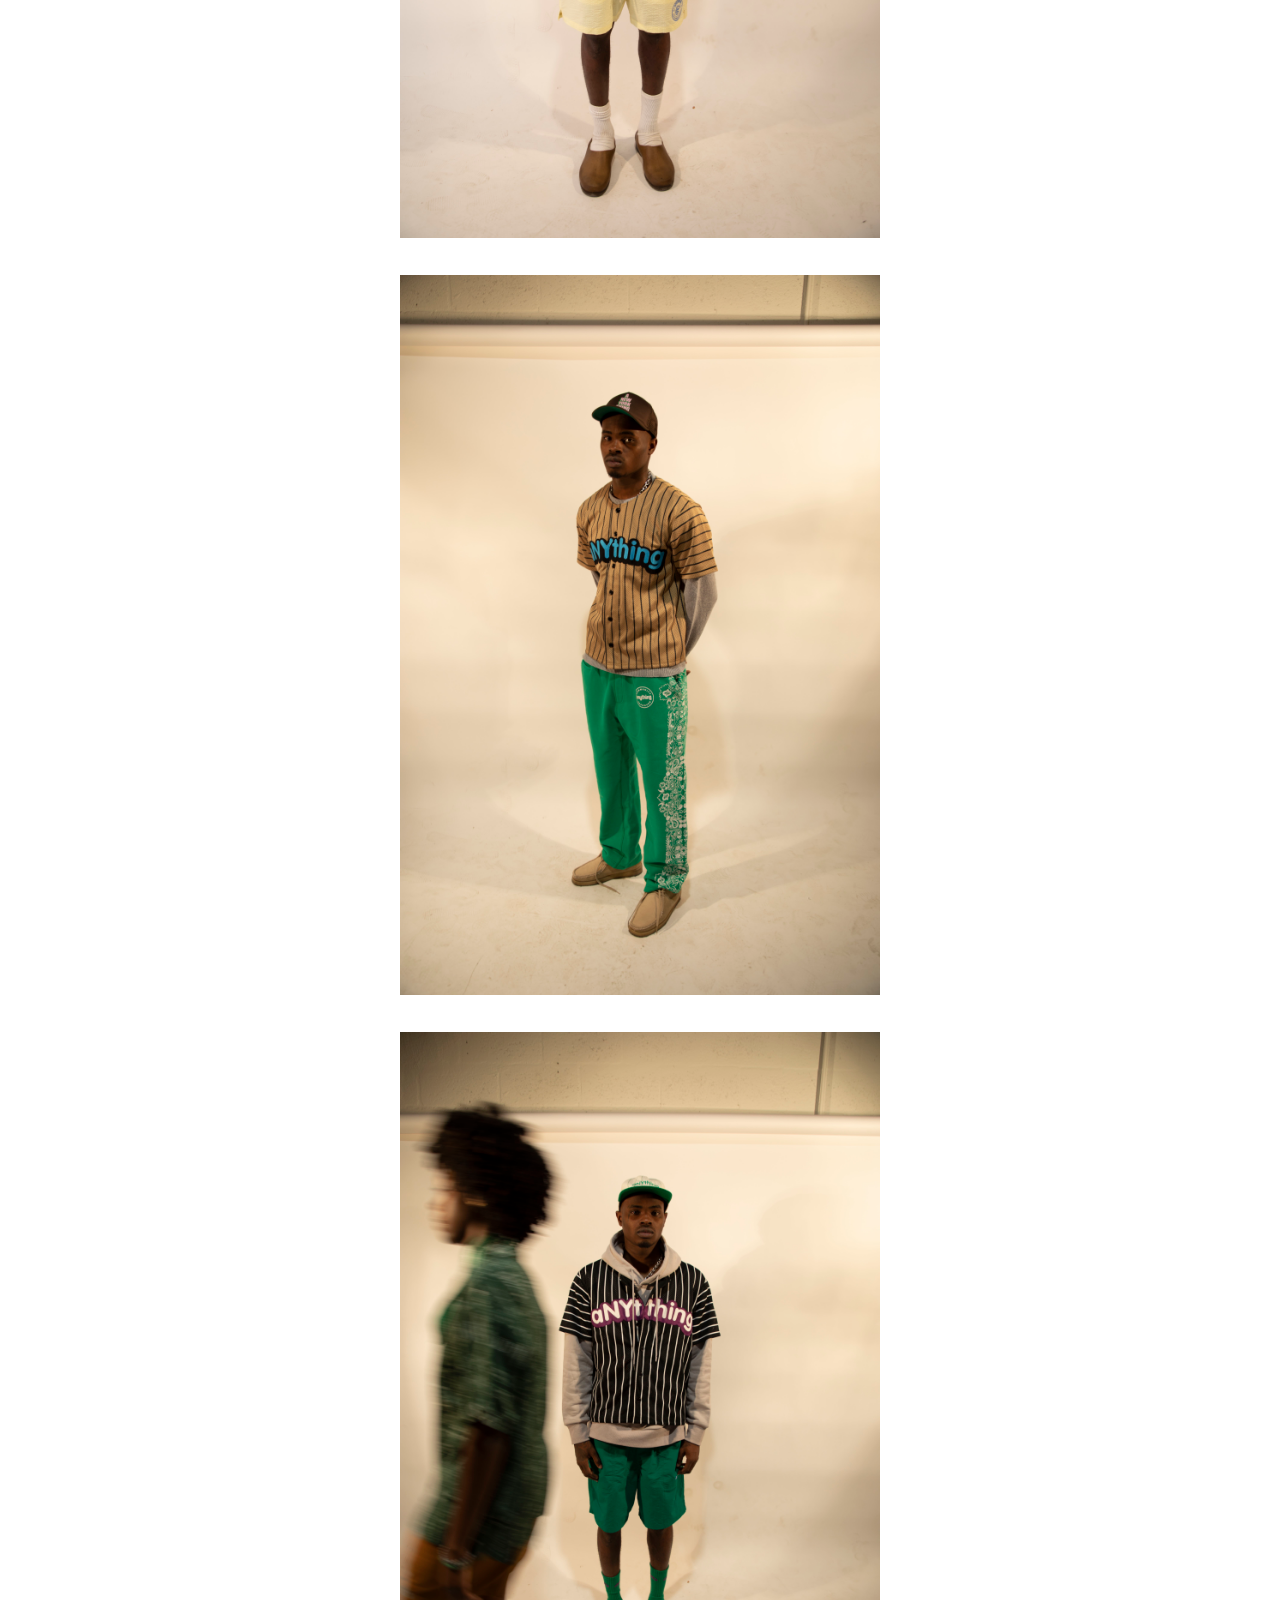
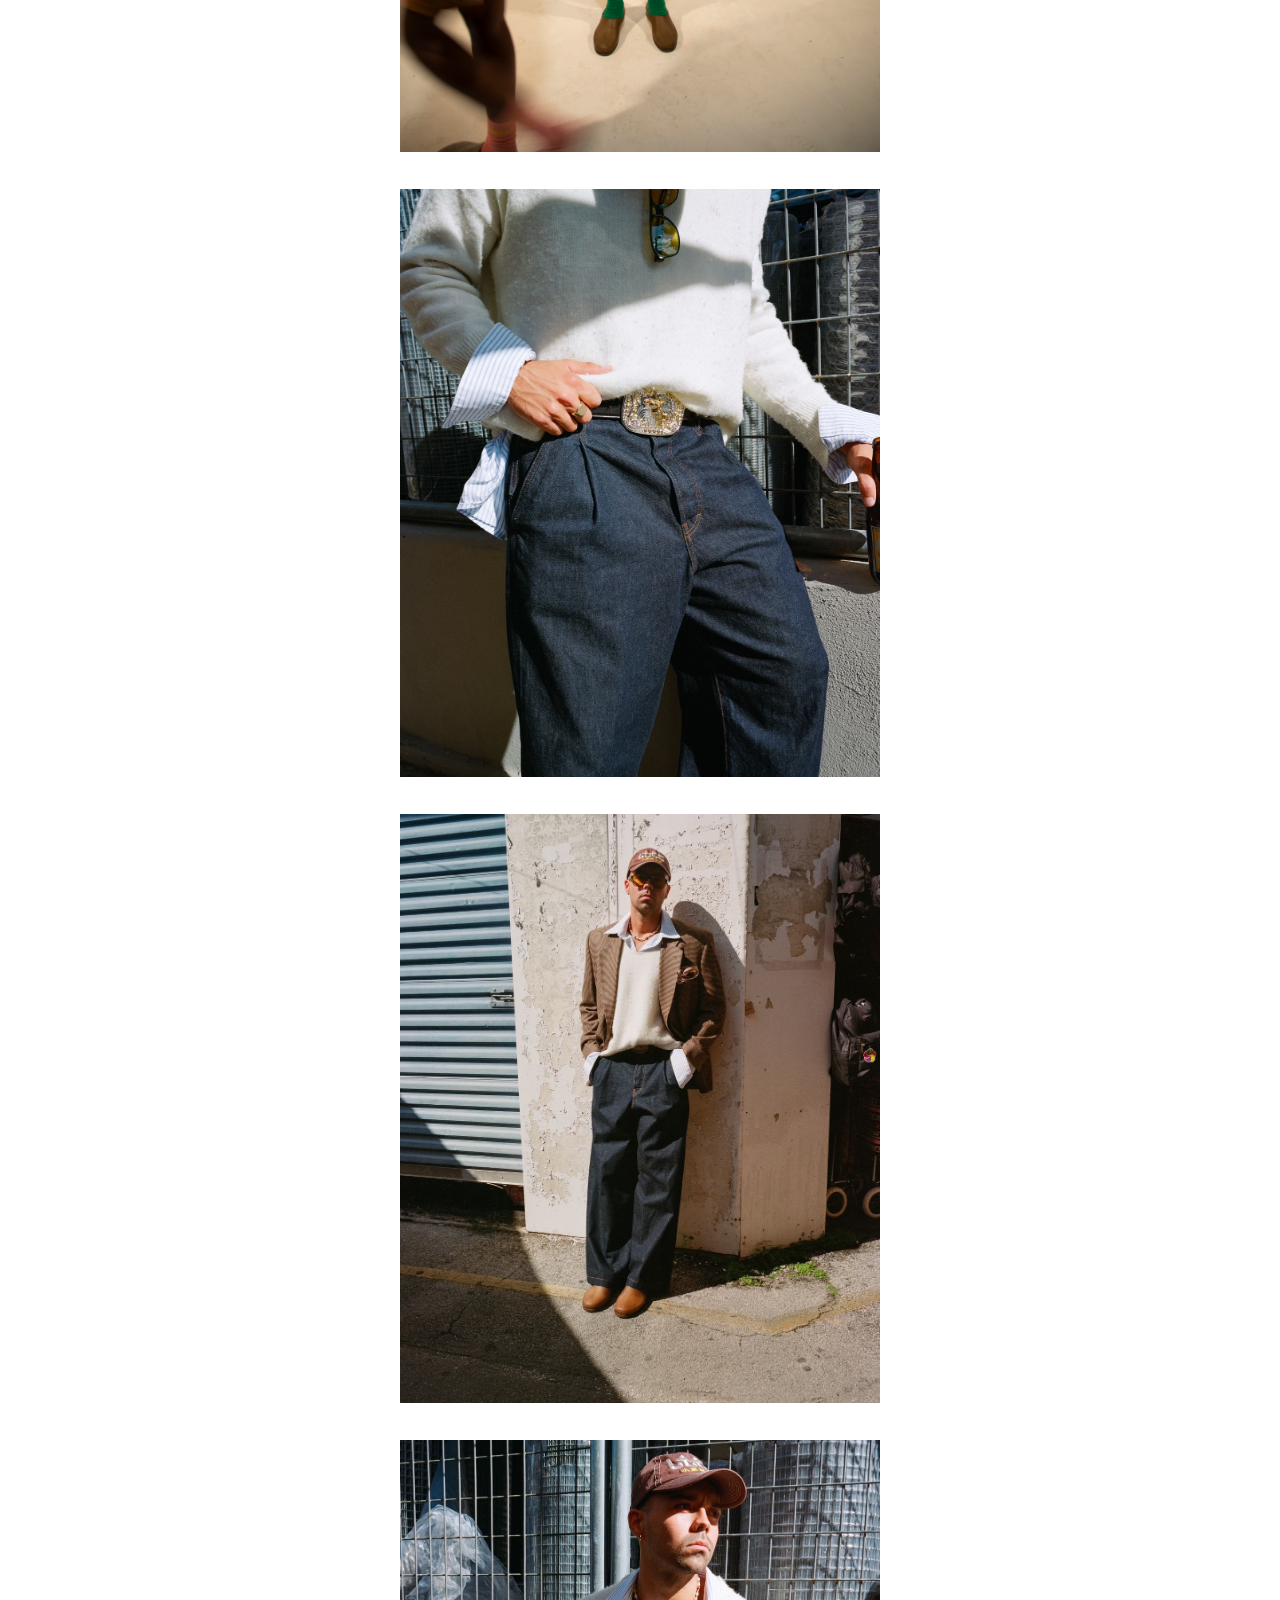
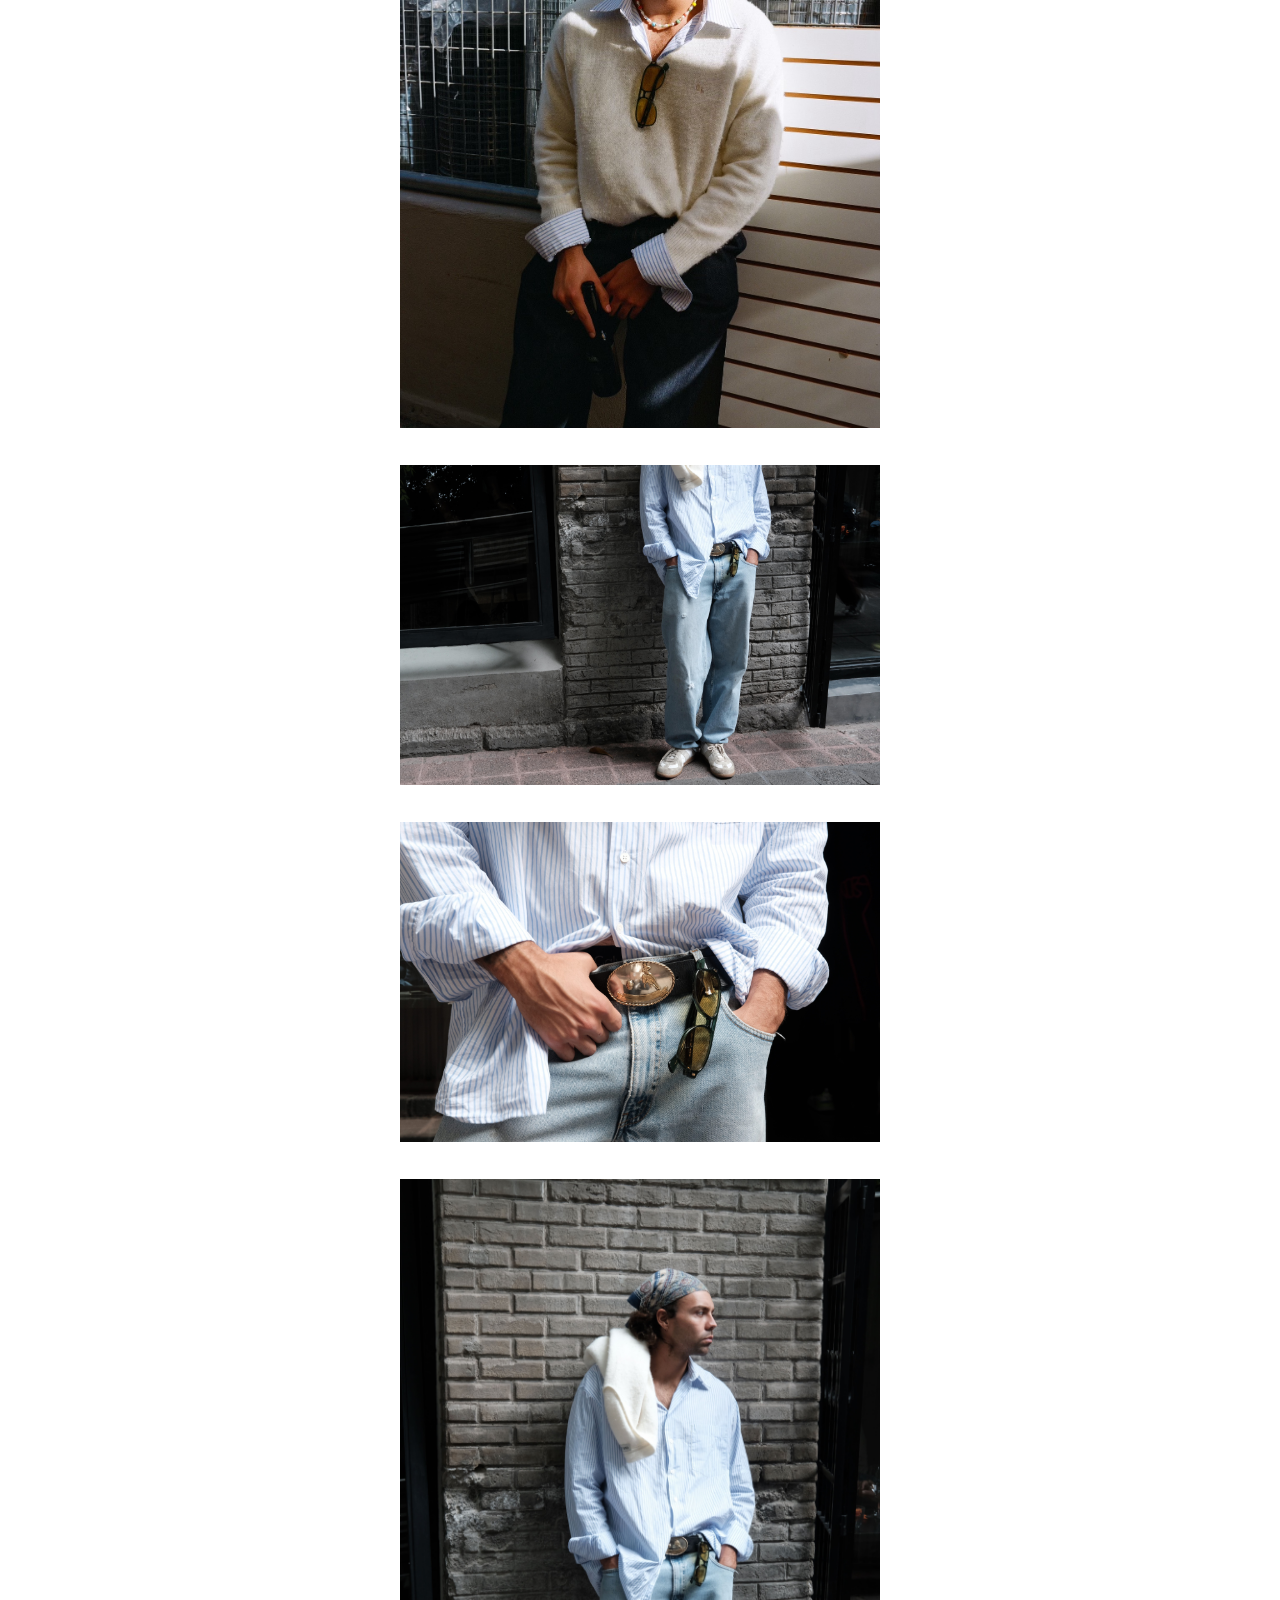
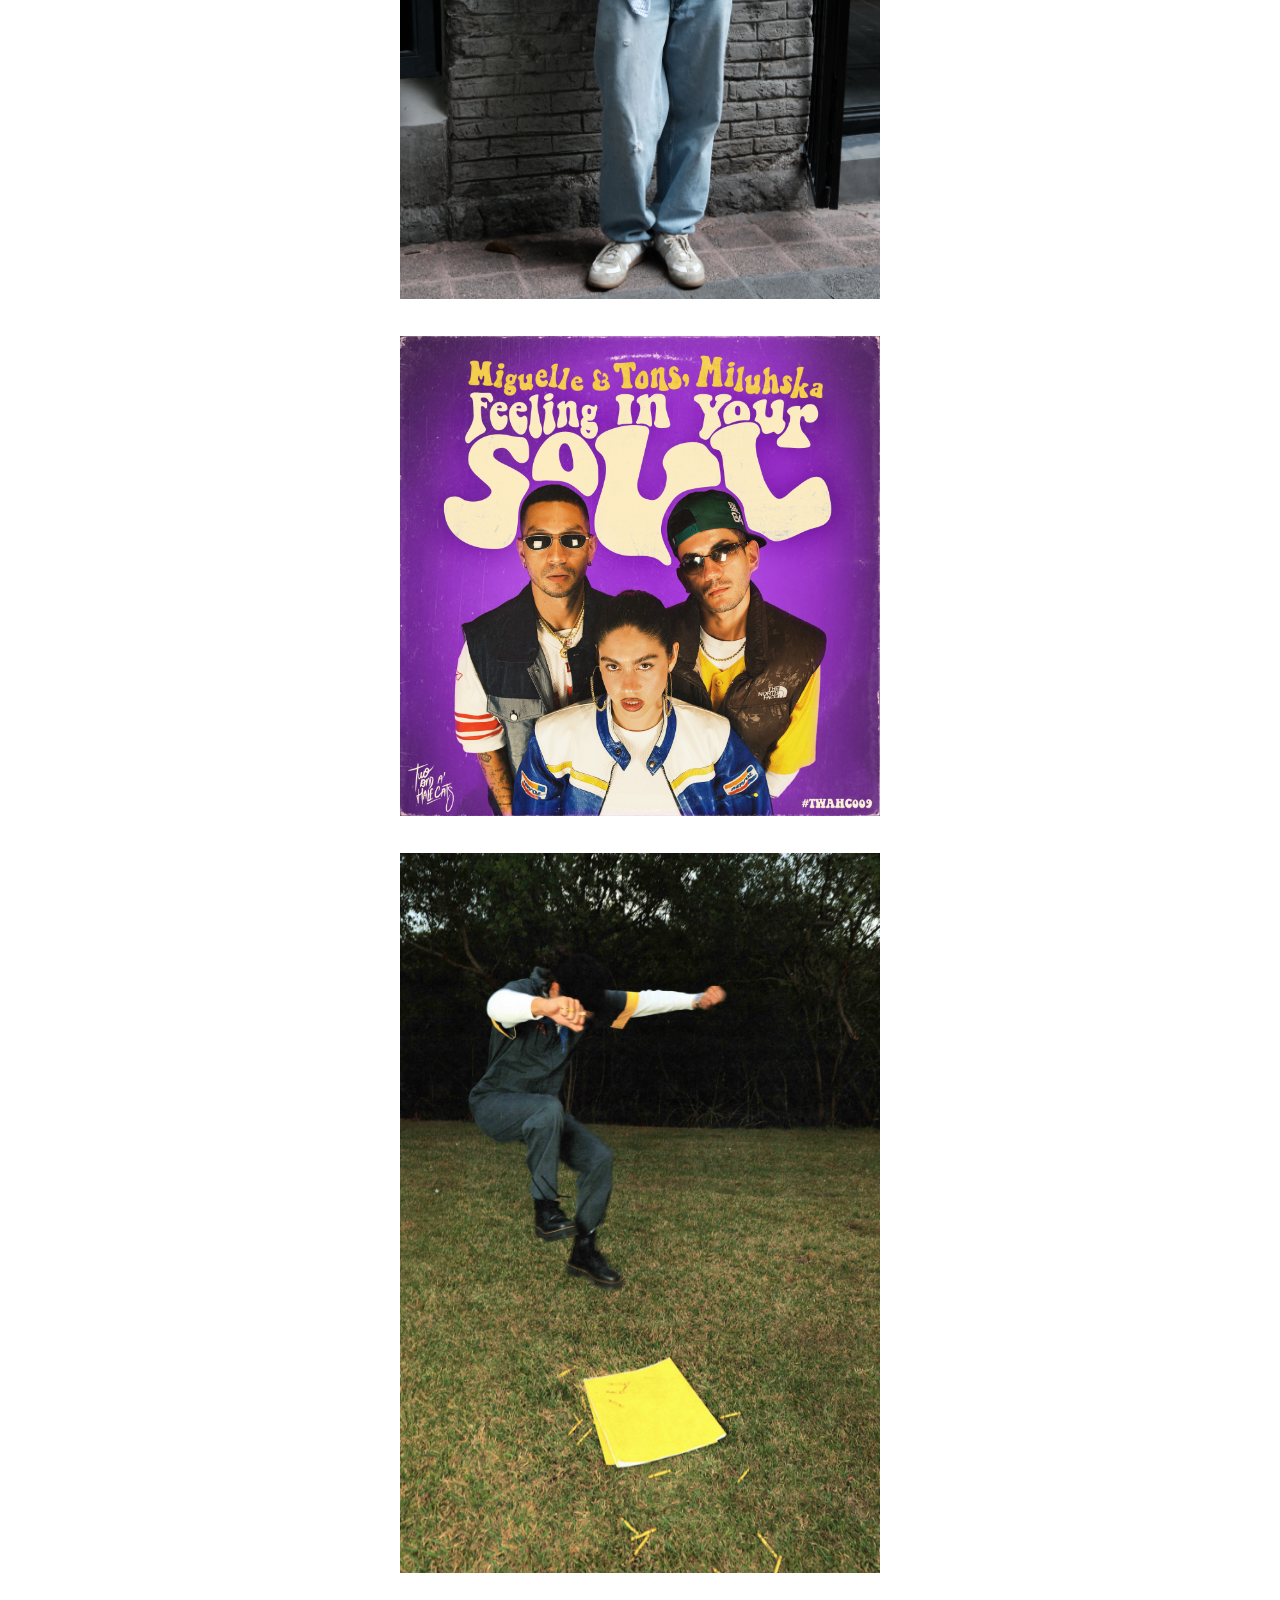
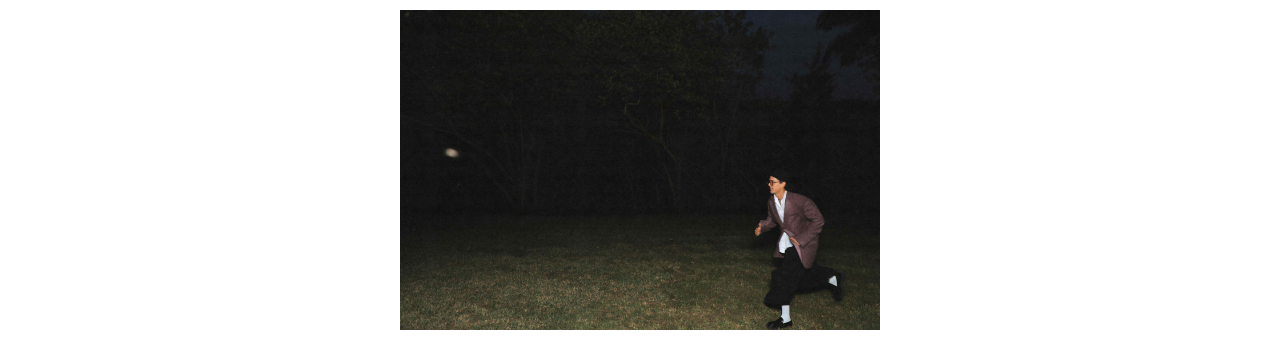
==== commit 9b60dfb4: "Update index.html" ====
--- a/index.html
+++ b/index.html
@@ -61,7 +61,7 @@
                 <a href="contact.html">contact</a>
               </li>
               <li>
-                <a class="xp" href="https://www.instagram.com/cosas.xp/">web design&developed by XP</a>
+                <a class="xp" href="https://www.instagram.com/cosas.xp/">web designed&developed by XP</a>
               </li>
             </ul>
           </div>
--- a/app.css
+++ b/app.css
@@ -109,7 +109,7 @@
 .contact-insta{
     position:fixed;
     z-index: 2;
-    width: 20%;
+    width: 40%;
     top: 80%;
     left: 0%;
     text-align: left;
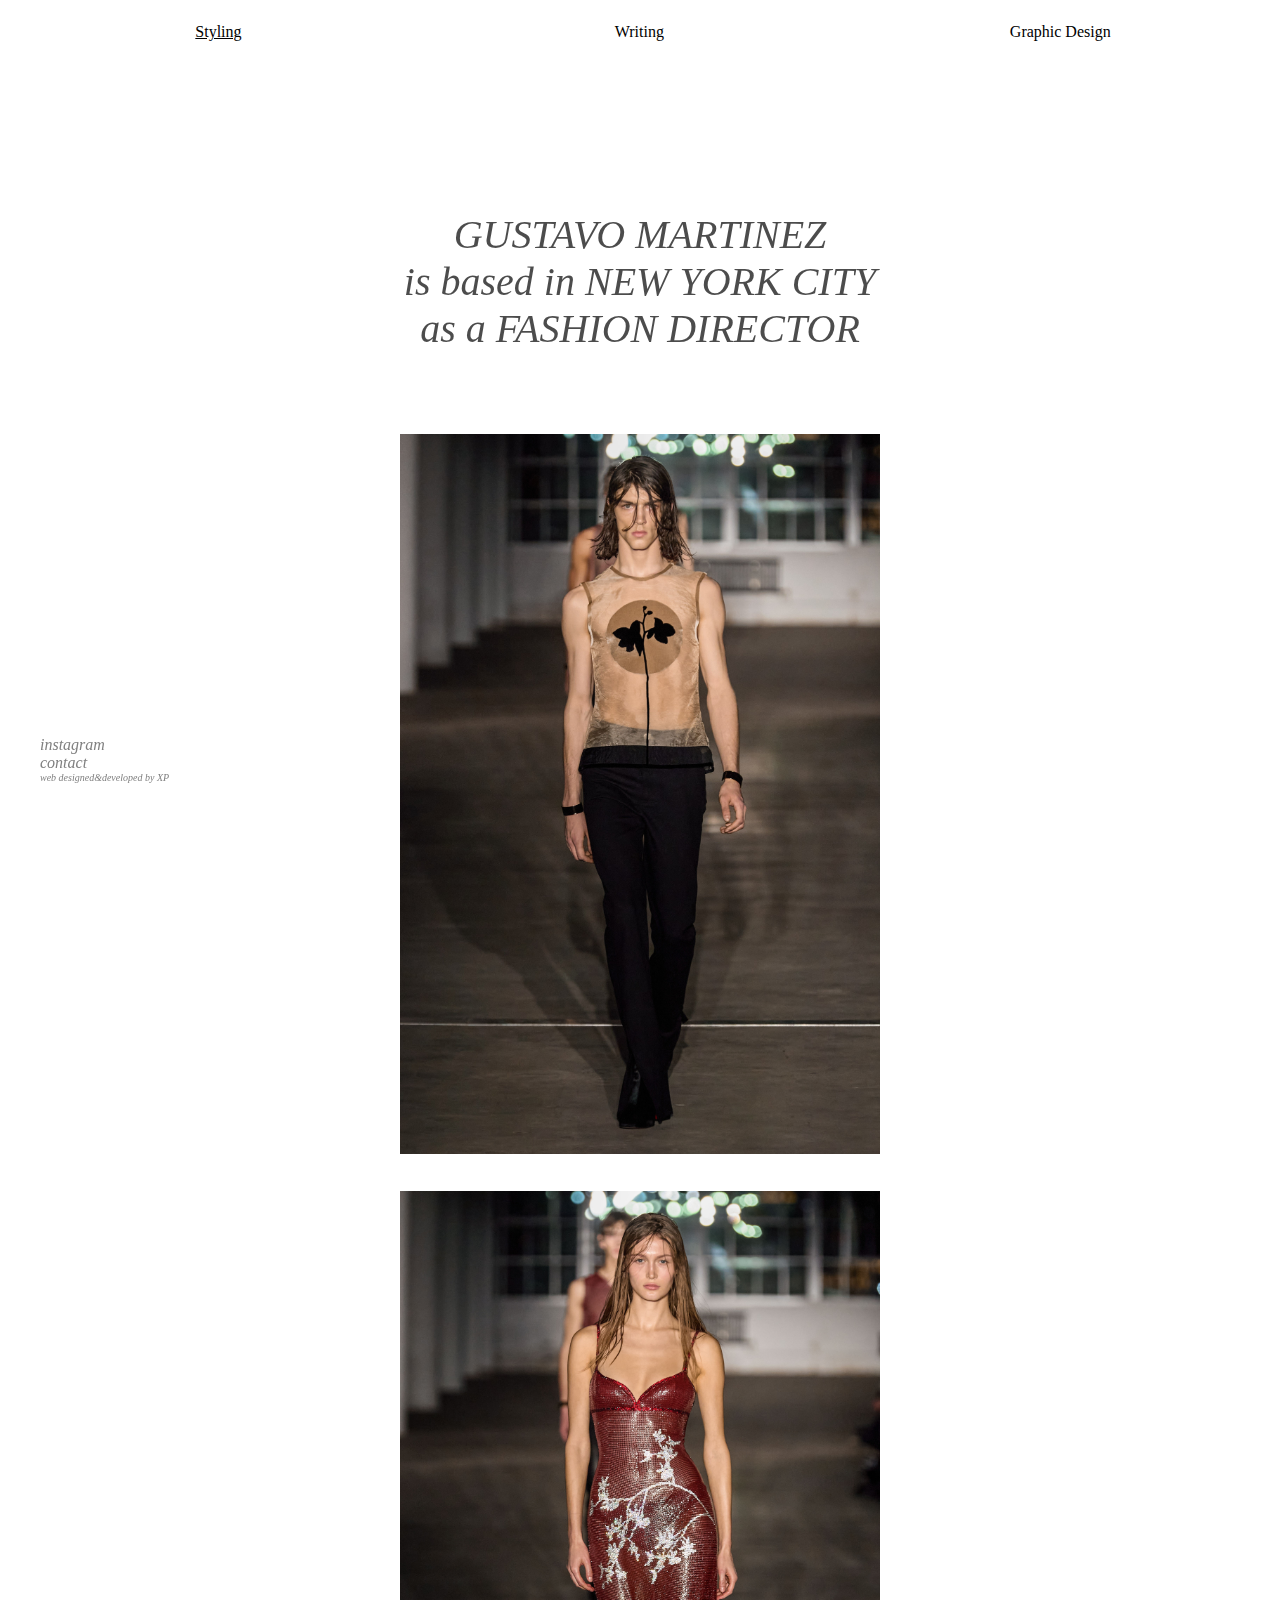
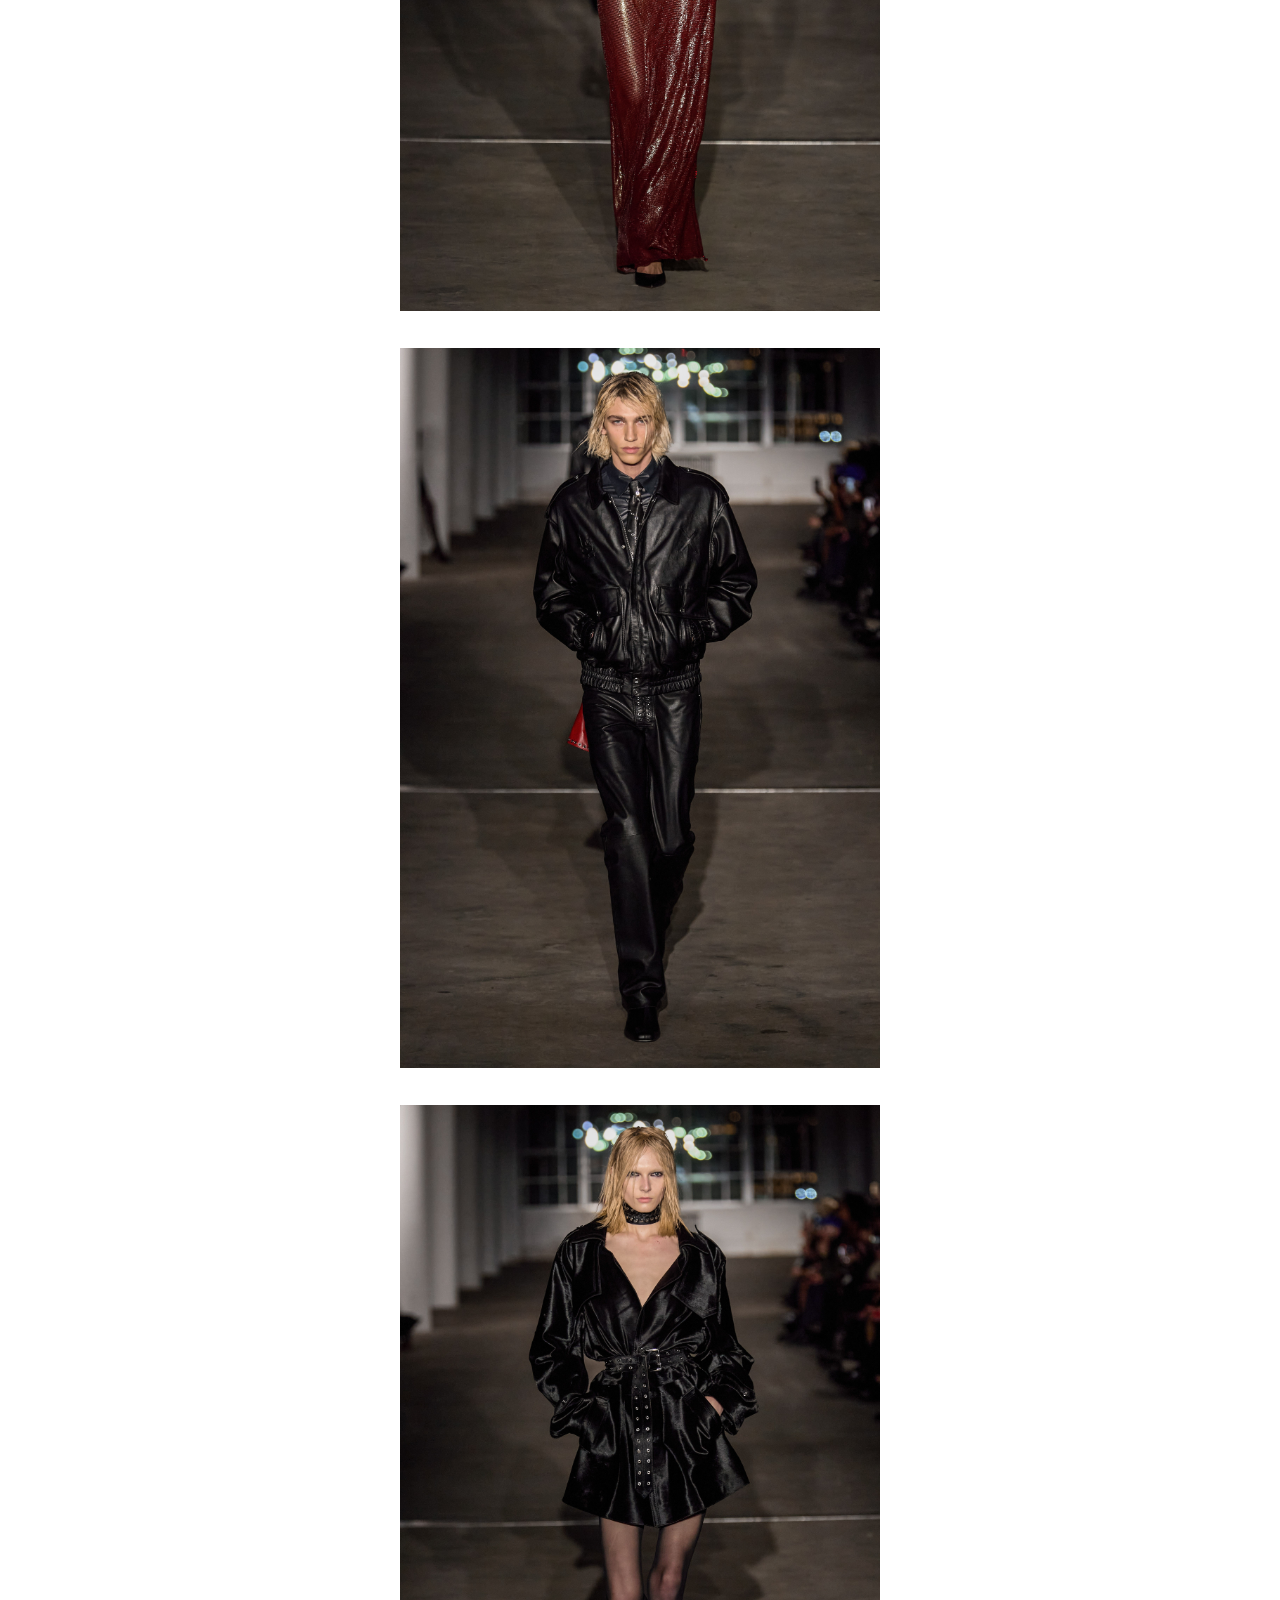
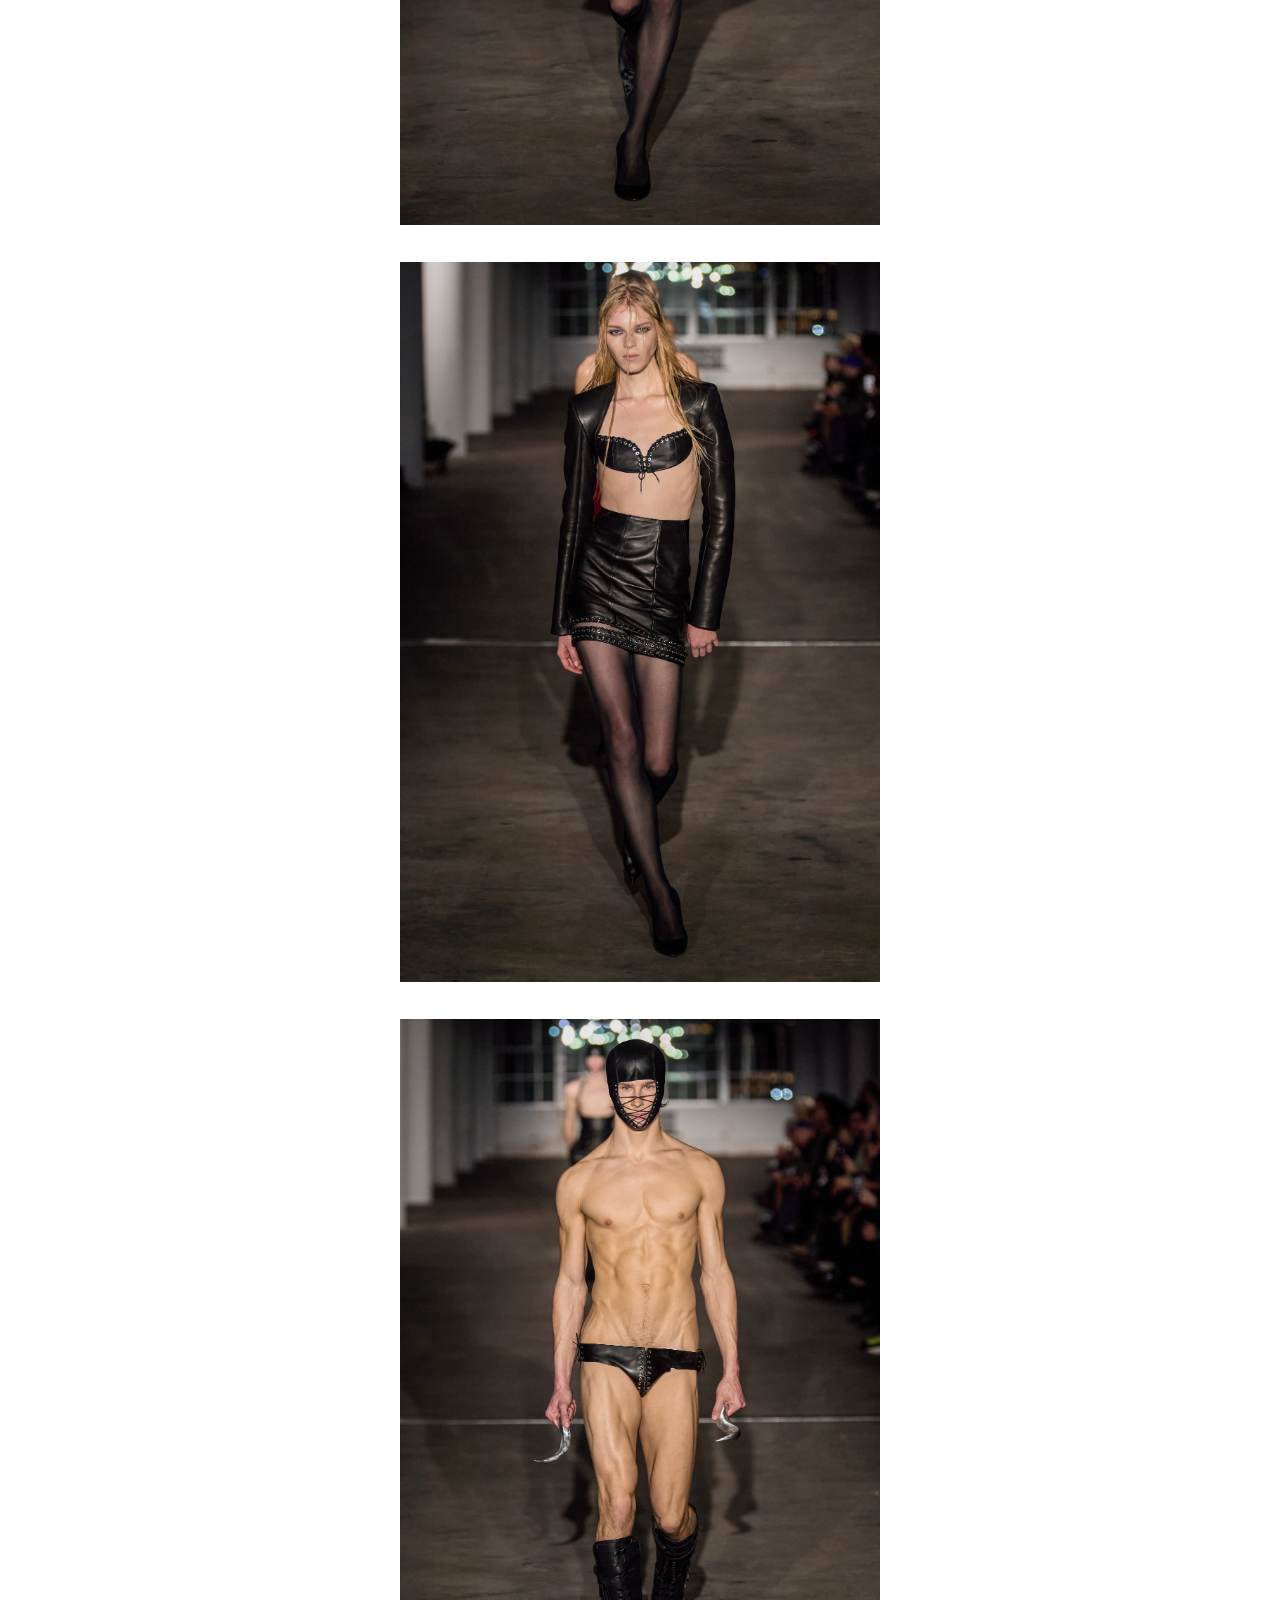
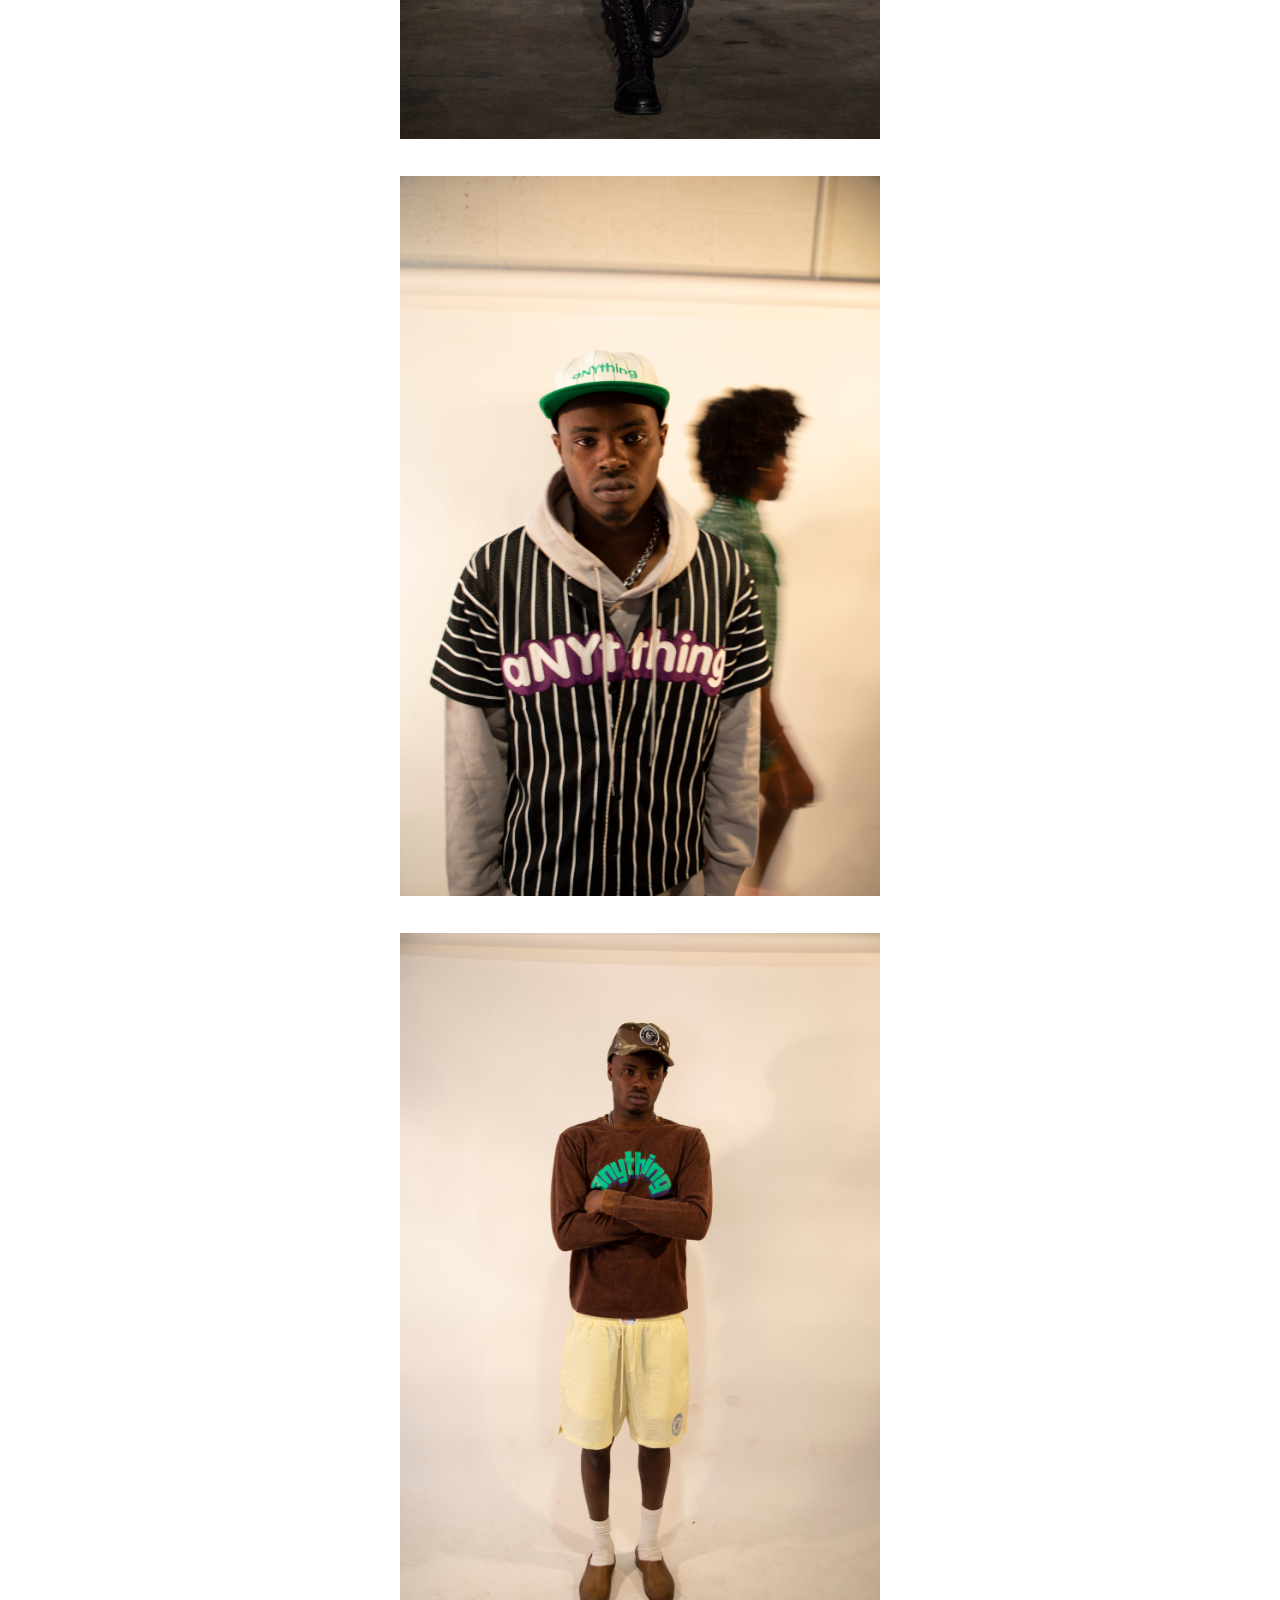
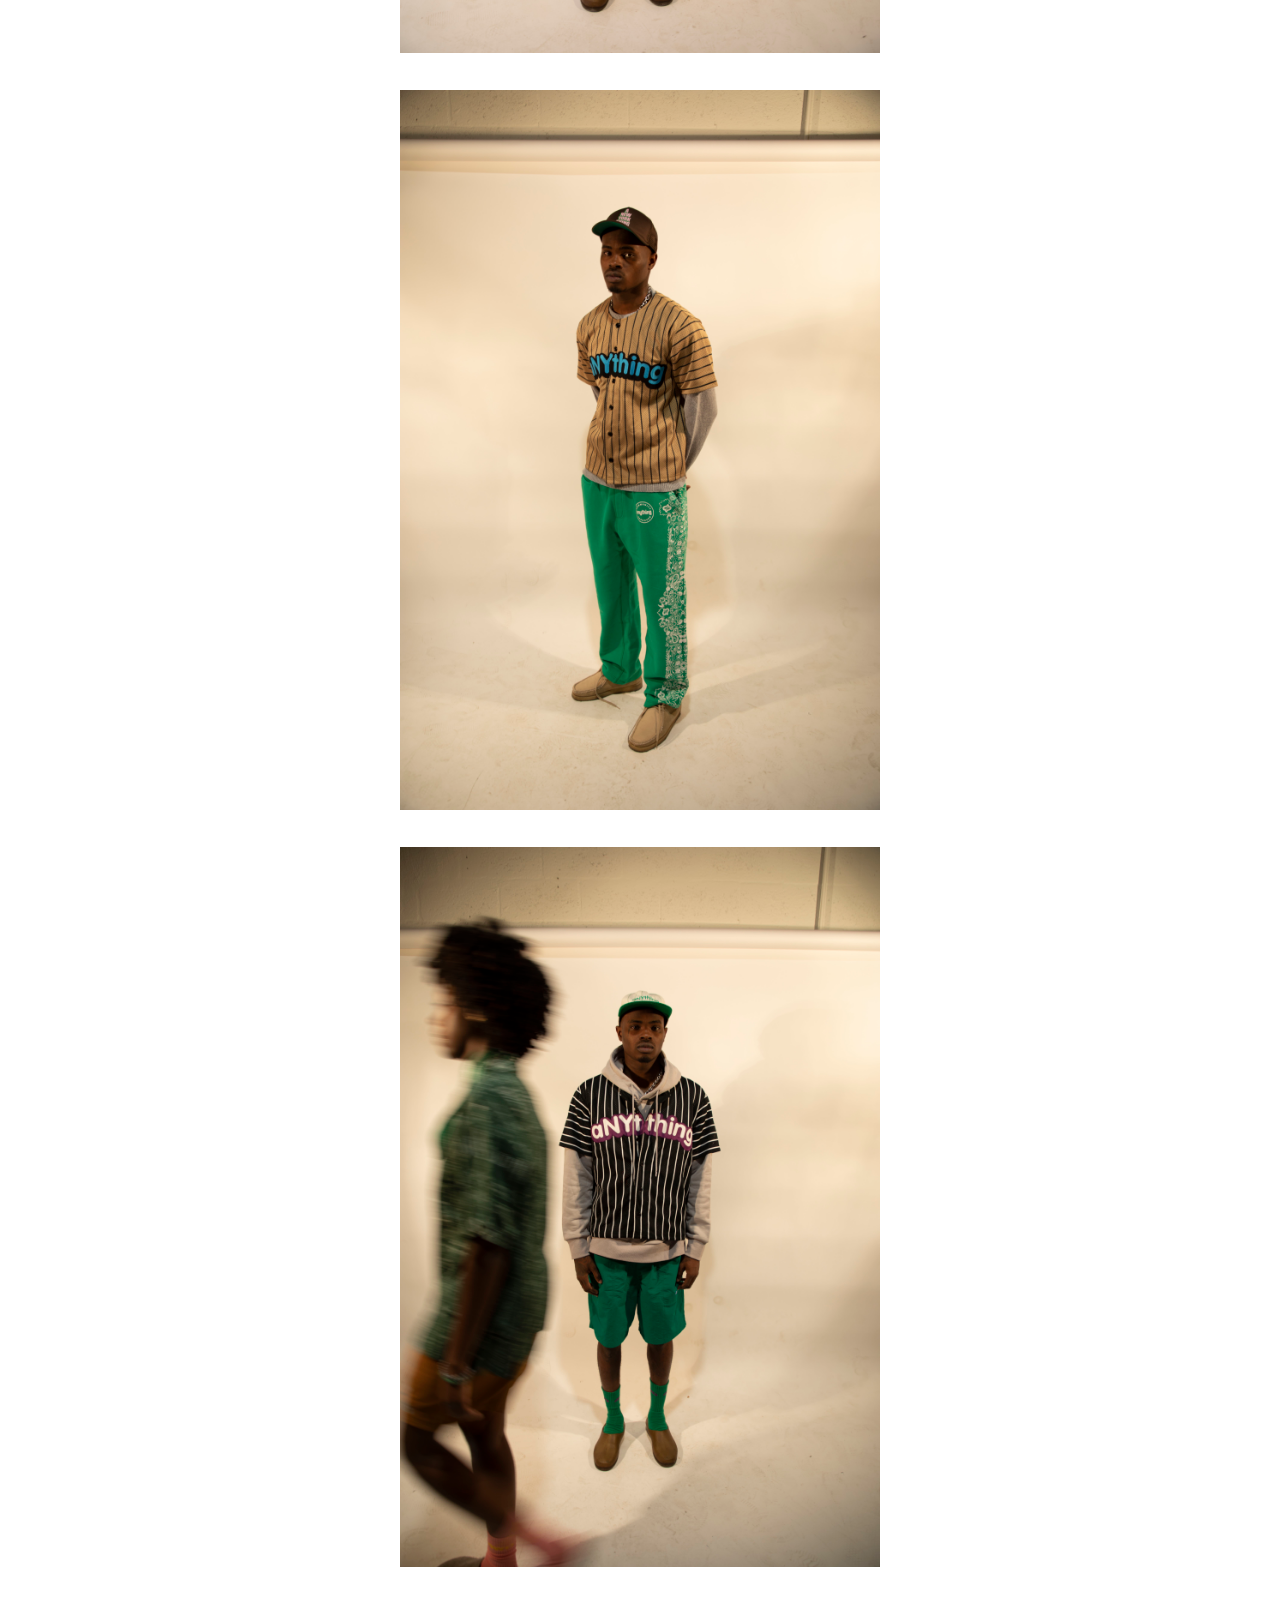
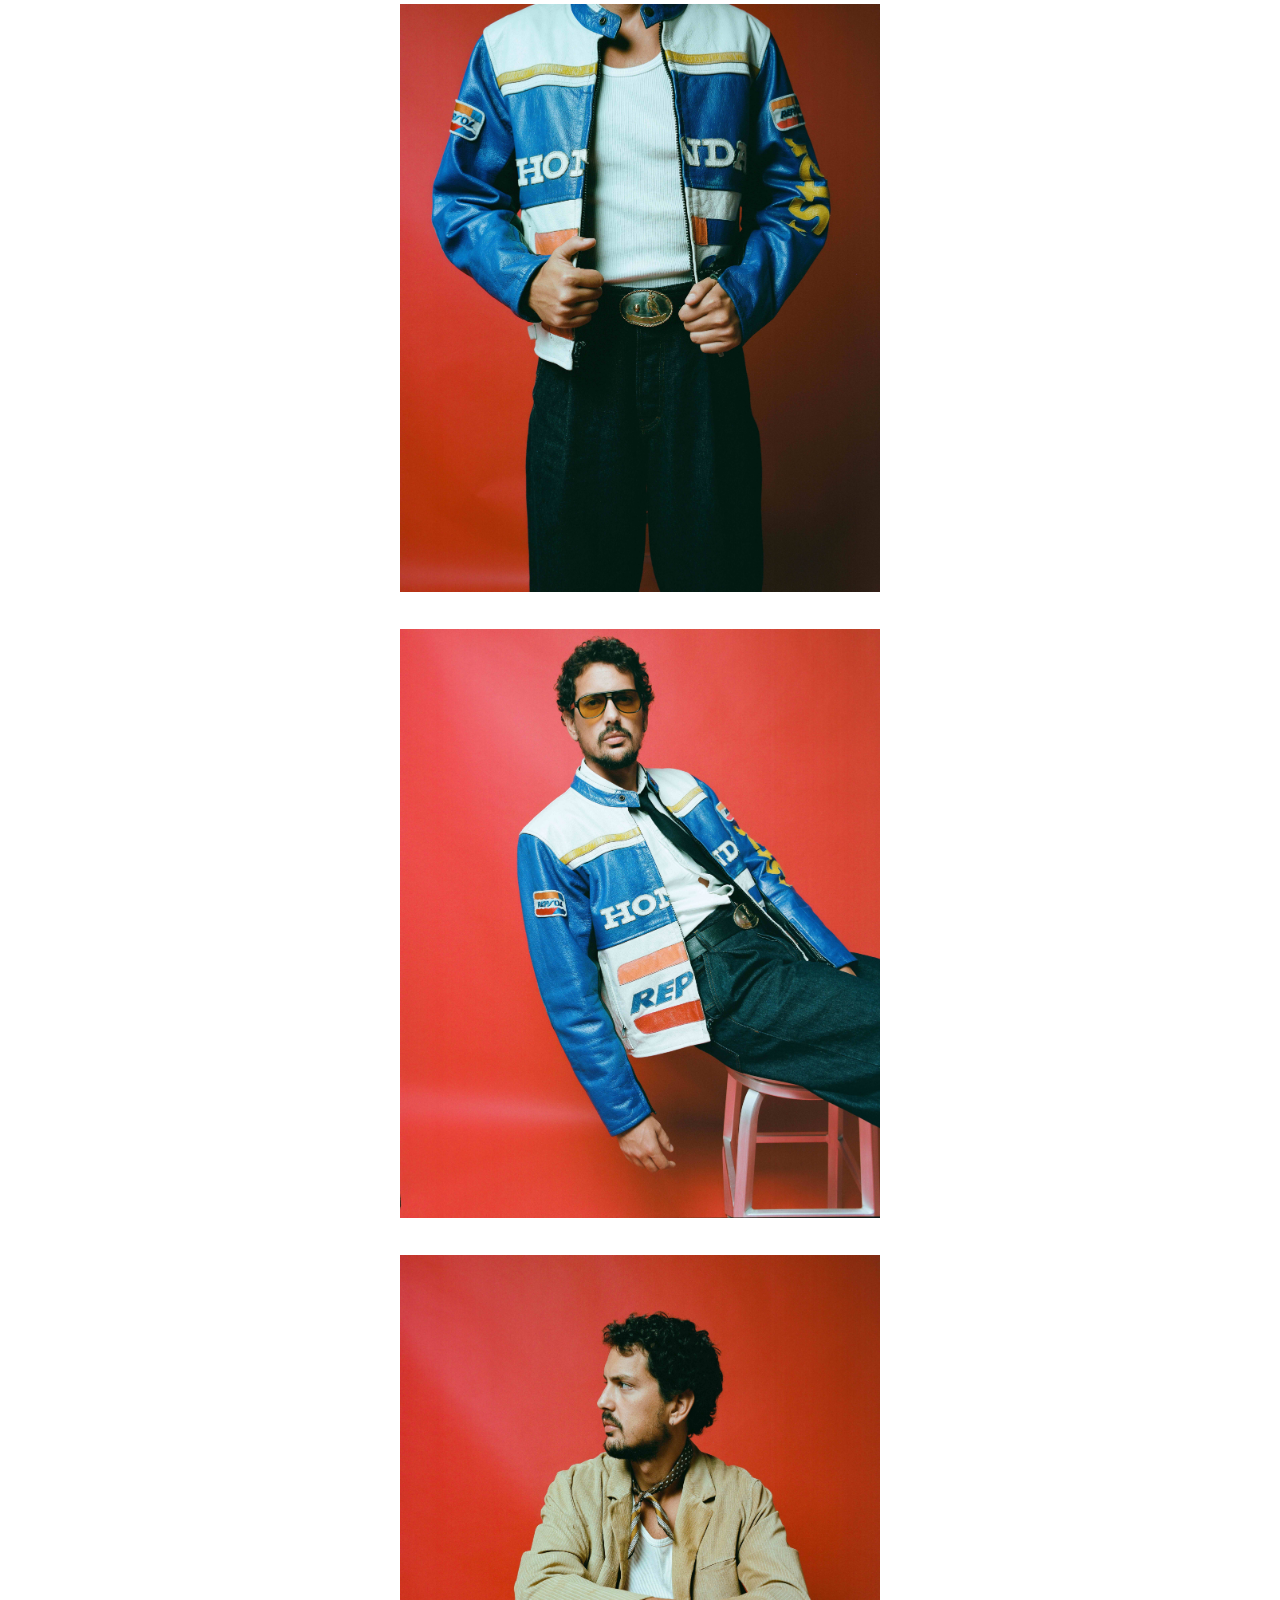
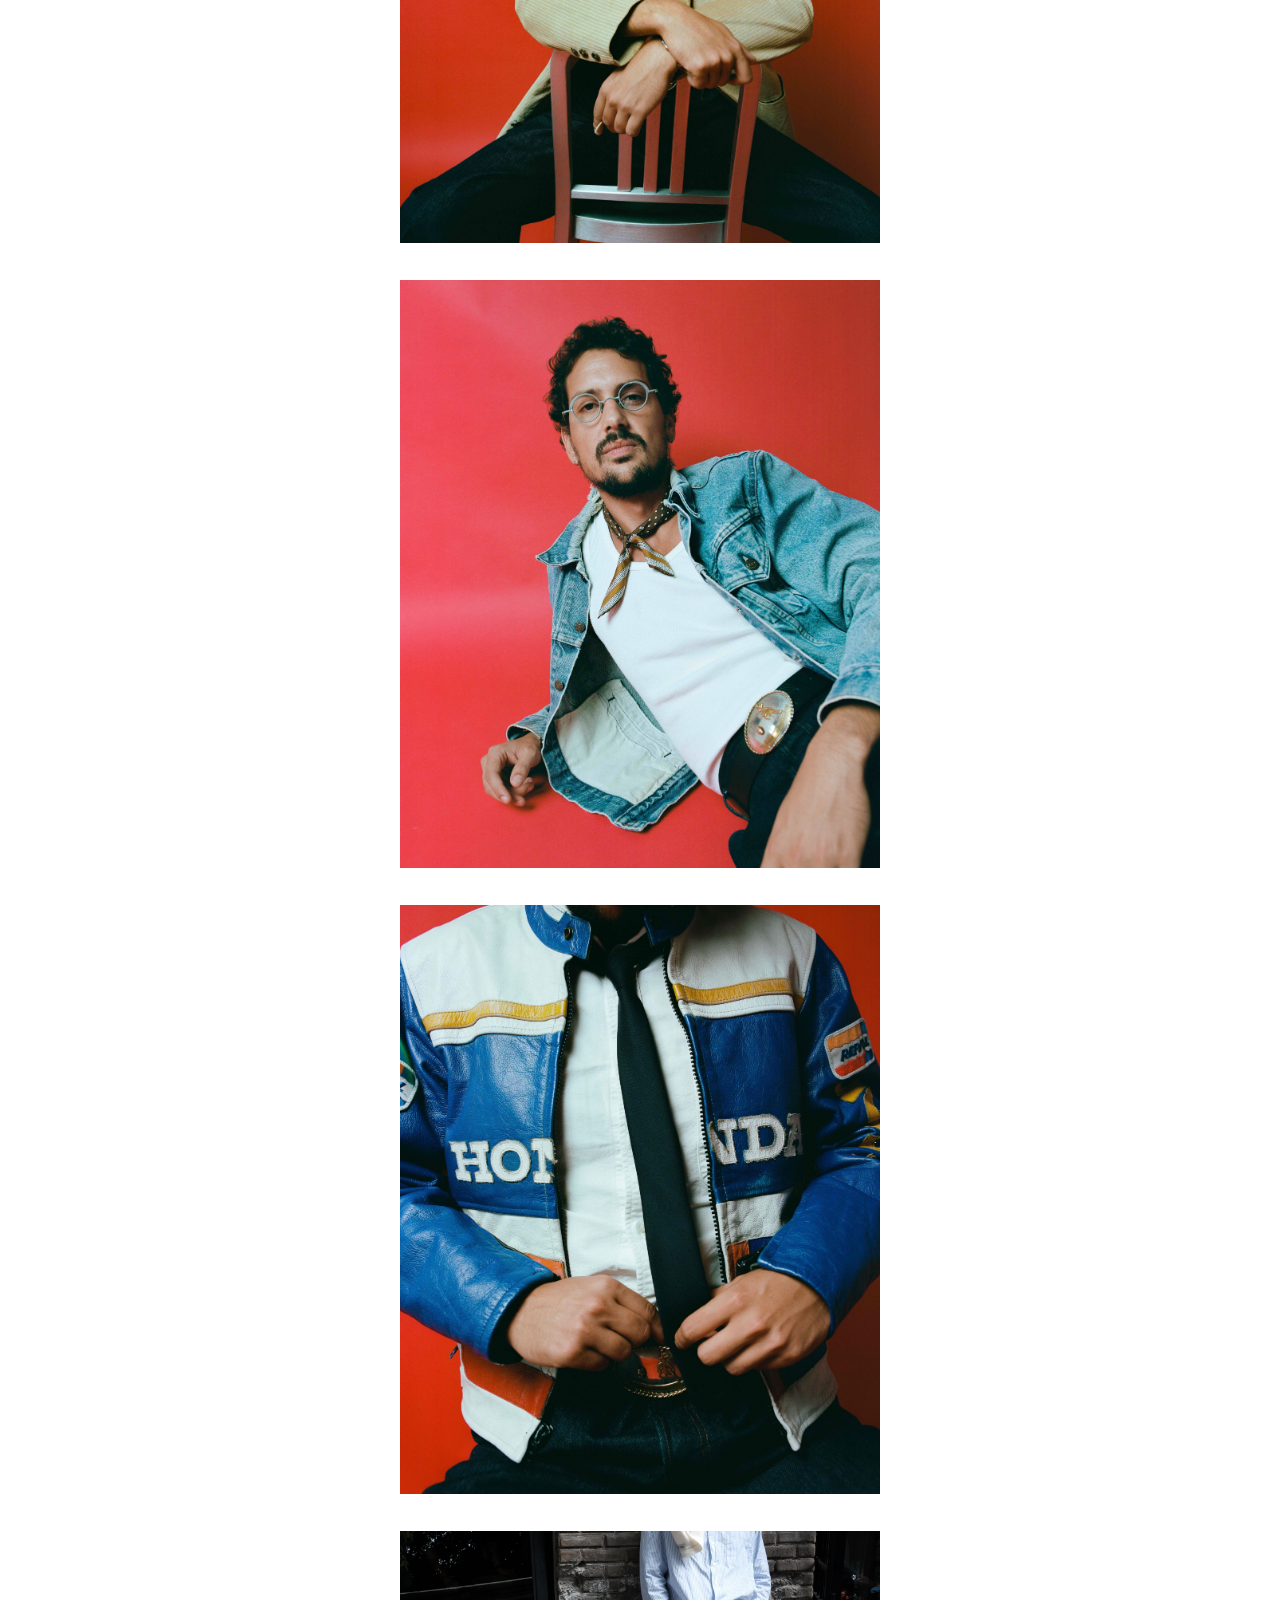
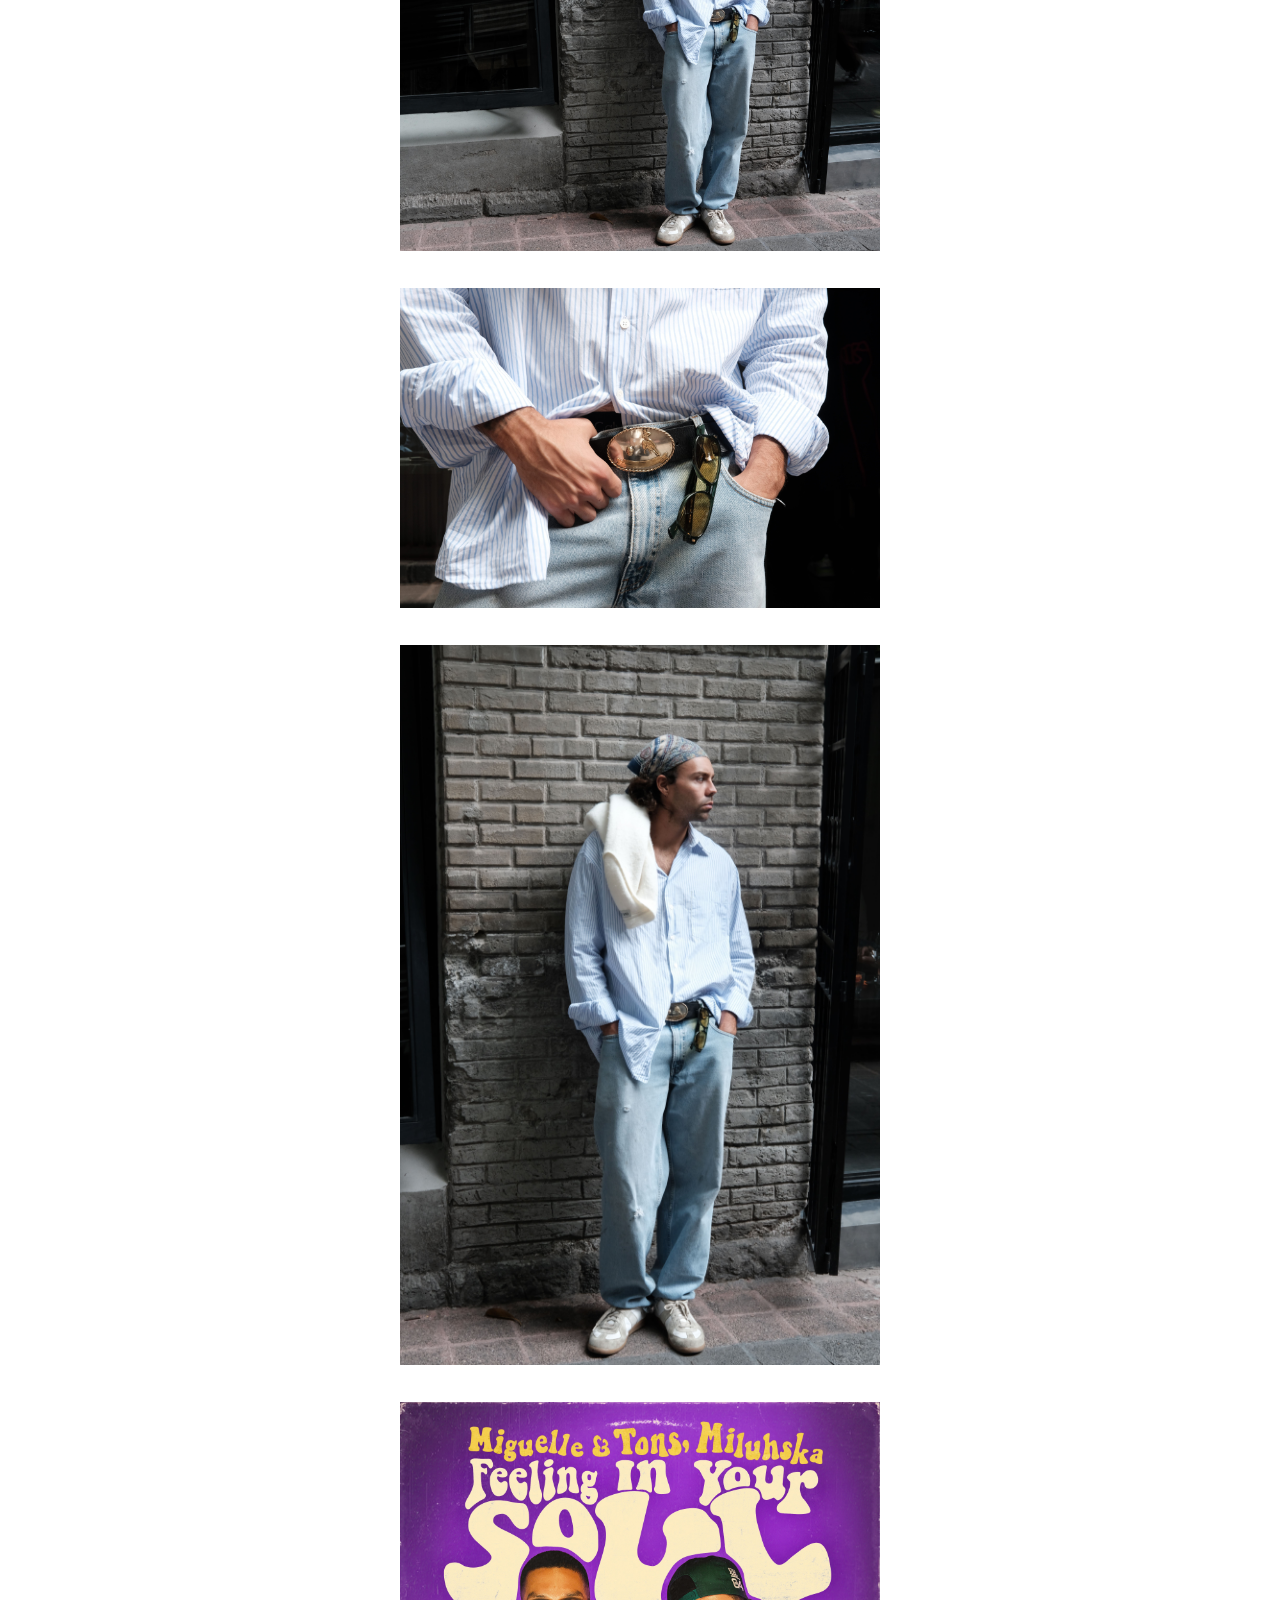
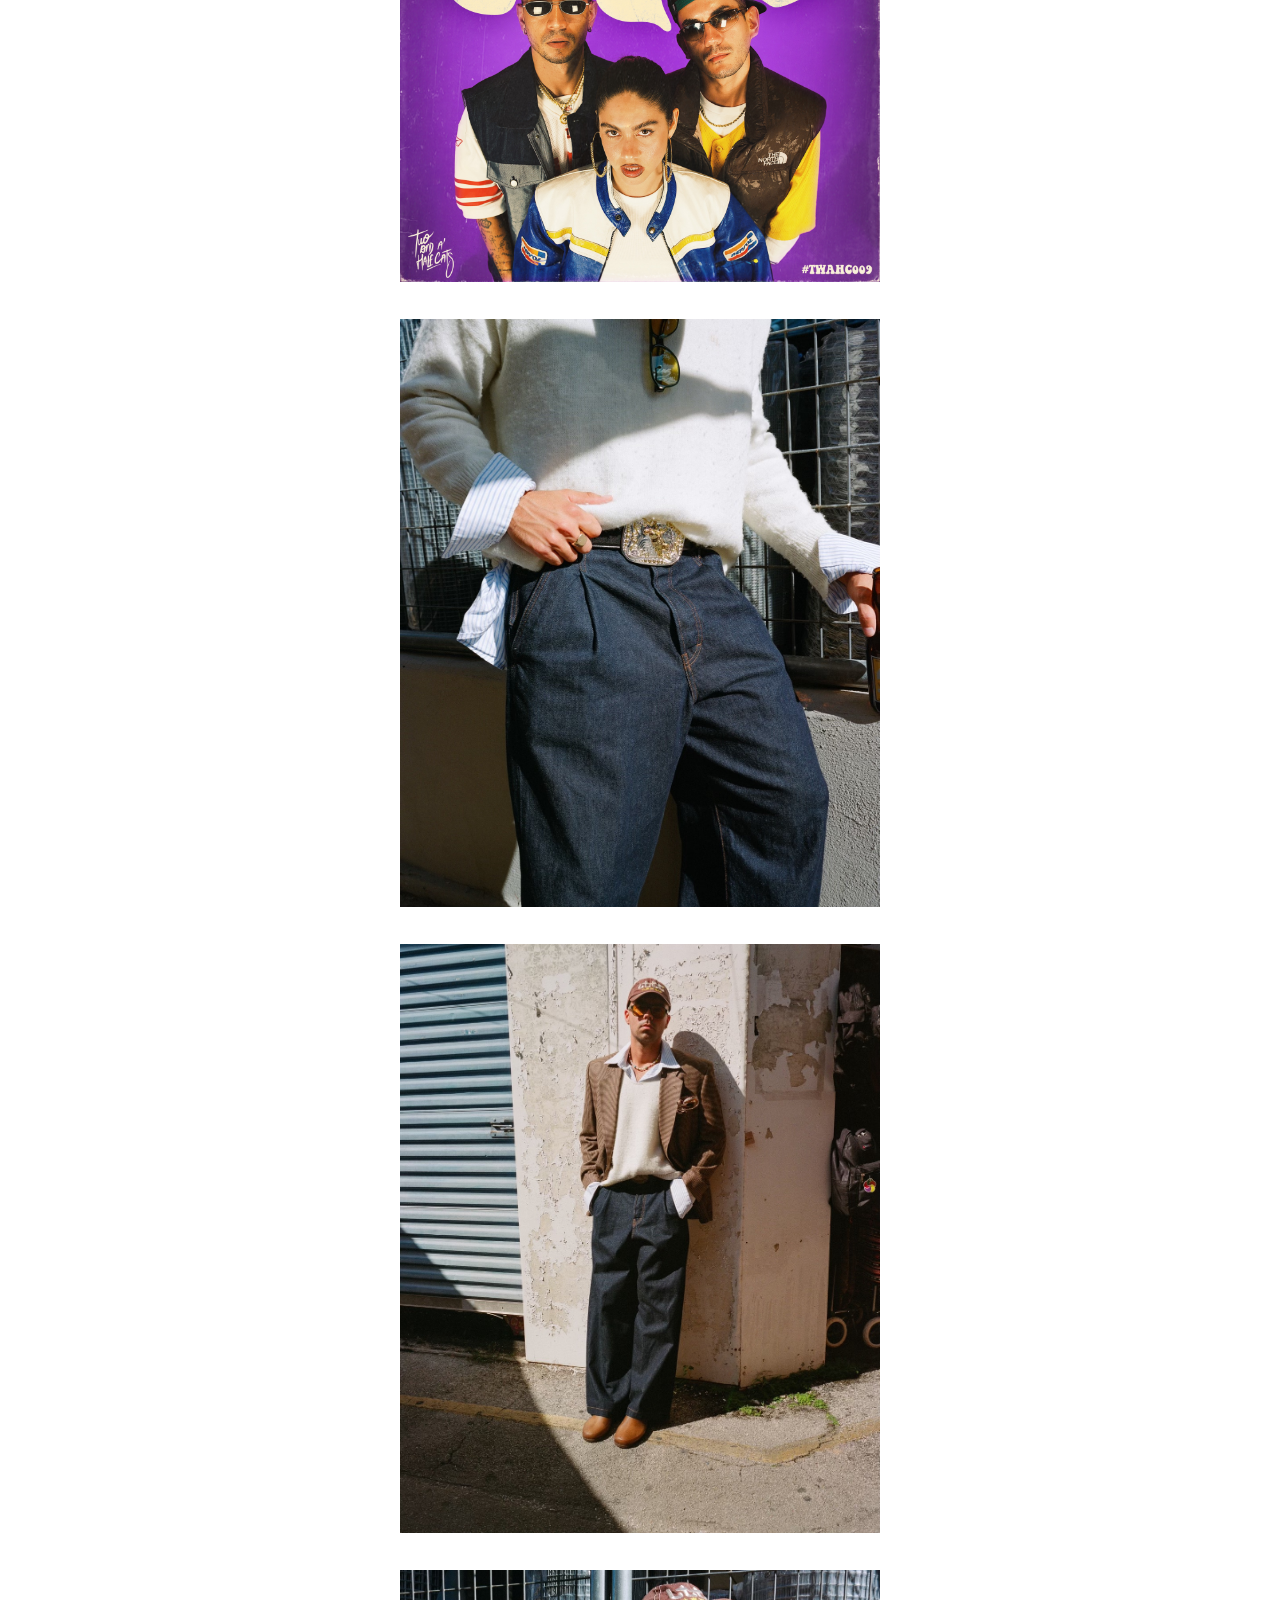
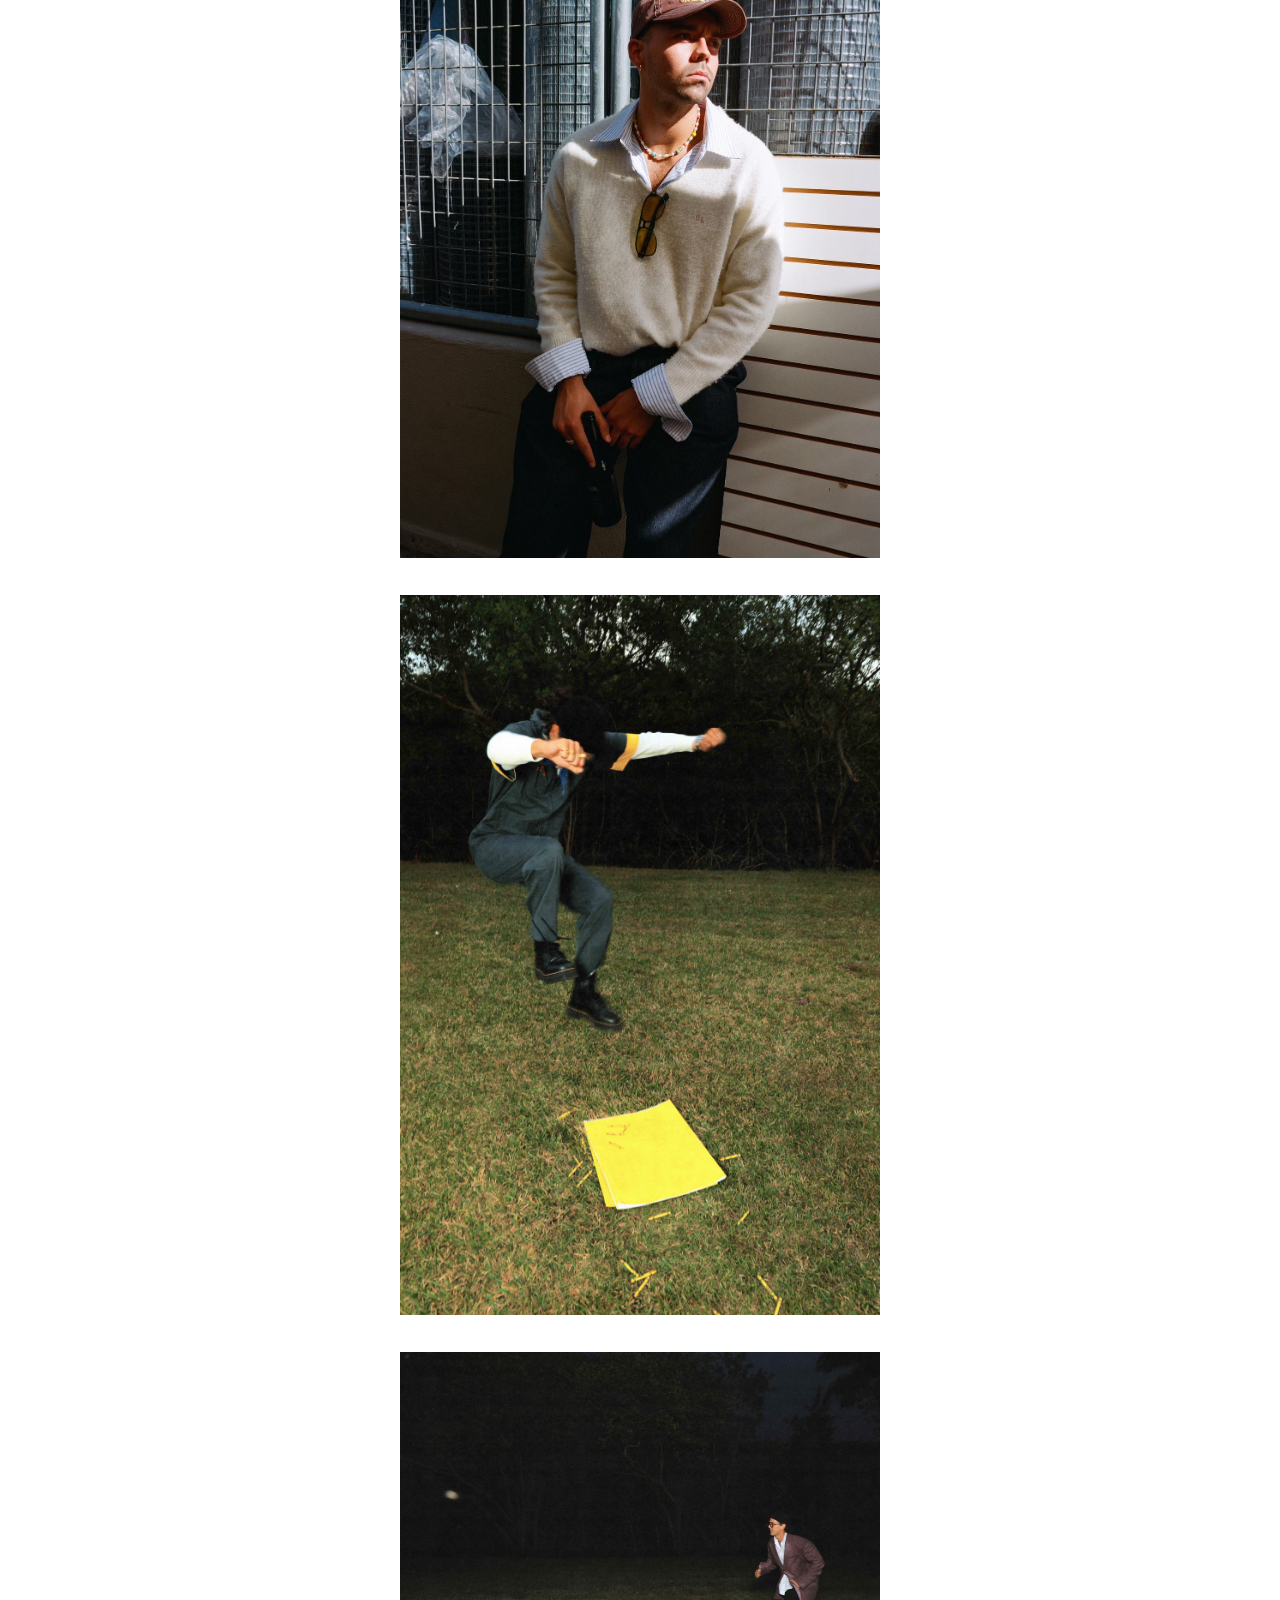
==== commit 6b1cf319: "Update index.html" ====
--- a/index.html
+++ b/index.html
@@ -31,22 +31,35 @@
         
         <div class="center">
             <div class="gallery-styling">
+                <!-- Ludovic Show -->
+                <img src="imgs/low-q/ludo1.jpg">
+                <img src="imgs/low-q/ludo2.jpg">
+                <img src="imgs/low-q/ludo3.jpg">
+                <img src="imgs/low-q/ludo4.jpg">
+                <img src="imgs/low-q/ludo5.jpg">
+                <img src="imgs/low-q/ludo6.jpg">
+                <!-- Anything Shoot -->
+                <img src="imgs/low-q/2A.jpeg">
+                <img src="imgs/low-q/2B.jpeg">
+                <img src="imgs/low-q/2C.jpeg">
+                <img src="imgs/low-q/2D.jpeg">
+                <!-- Fiin red background Shoot -->
                 <img src="imgs/low-q/1A.jpeg">
                 <img src="imgs/low-q/1B.jpeg">
                 <img src="imgs/low-q/1C.jpeg">
                 <img src="imgs/low-q/1D.jpeg">
                 <img src="imgs/low-q/1E.jpeg">
-                <img src="imgs/low-q/2A.jpeg">
-                <img src="imgs/low-q/2B.jpeg">
-                <img src="imgs/low-q/2C.jpeg">
-                <img src="imgs/low-q/2D.jpeg">
+                 <!-- Light blue jeans bandana Shoot -->
+                <img src="imgs/low-q/4A.jpeg">
+                <img src="imgs/low-q/4B.jpeg">
+                <img src="imgs/low-q/4C.jpeg">
+                <!-- Milu Album cover -->
+                <img src="imgs/low-q/5.jpeg">
+                <!-- Dark wash jeand brown hat Shoot -->
                 <img src="imgs/low-q/3A.jpeg">
                 <img src="imgs/low-q/3B.jpeg">
                 <img src="imgs/low-q/3C.jpeg">
-                <img src="imgs/low-q/4A.jpeg">
-                <img src="imgs/low-q/4B.jpeg">
-                <img src="imgs/low-q/4C.jpeg">
-                <img src="imgs/low-q/5.jpeg">
+                <!-- Fiin on grass Shoot -->
                 <img src="imgs/low-q/6A.jpeg">
                 <img src="imgs/low-q/6B.jpeg">
             </div>
@@ -55,13 +68,13 @@
           <div class="contact-insta" >
             <ul>
               <li>
-               <a href="https://www.instagram.com/guuuuuuusti/">instagram</a>
+               <a href="https://www.instagram.com/guuuuuuusti/" target=”_blank”>instagram</a>
               </li>
               <li>
                 <a href="contact.html">contact</a>
               </li>
               <li>
-                <a class="xp" href="https://www.instagram.com/cosas.xp/">web designed&developed by XP</a>
+                <a class="xp" href="https://www.cosasbyxp.com" target=”_blank”>web designed&developed by XP</a>
               </li>
             </ul>
           </div>
--- a/app.css
+++ b/app.css
@@ -109,7 +109,7 @@
 .contact-insta{
     position:fixed;
     z-index: 2;
-    width: 40%;
+    width: fit-content;
     top: 80%;
     left: 0%;
     text-align: left;
